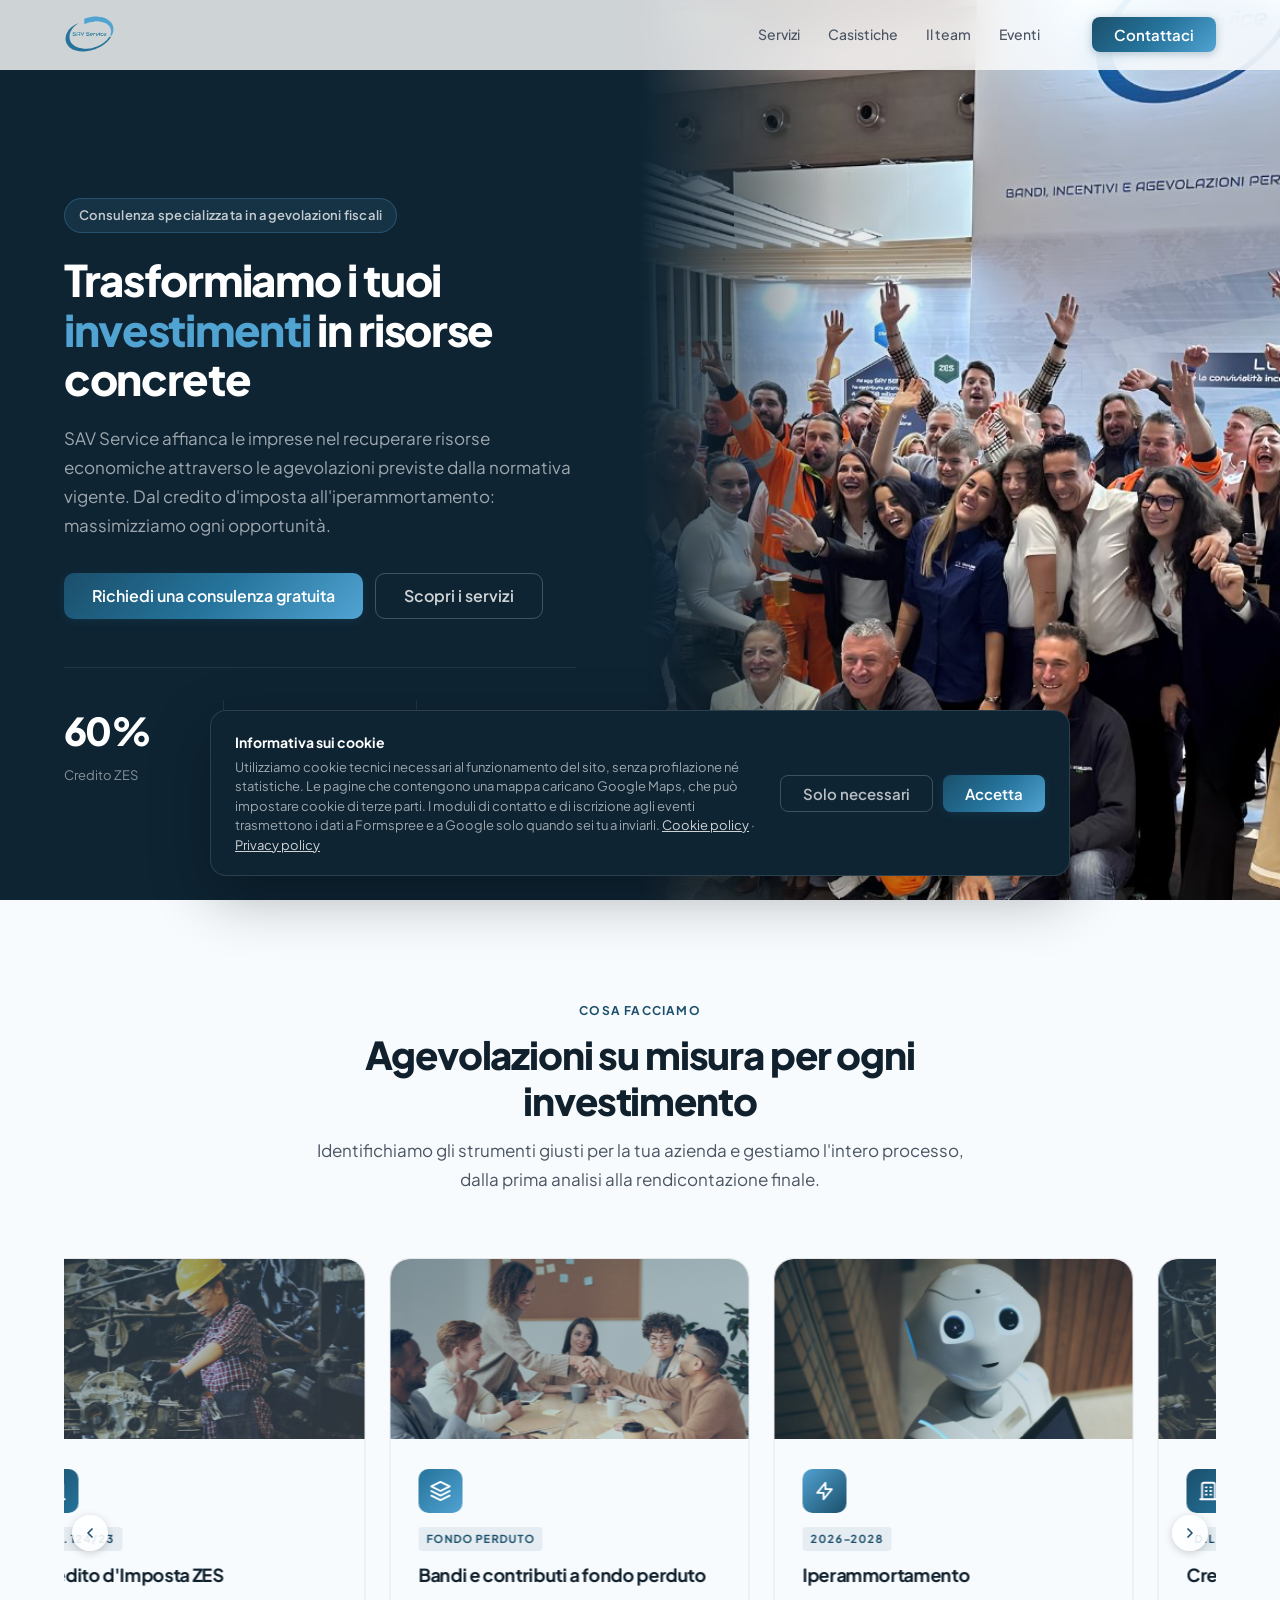
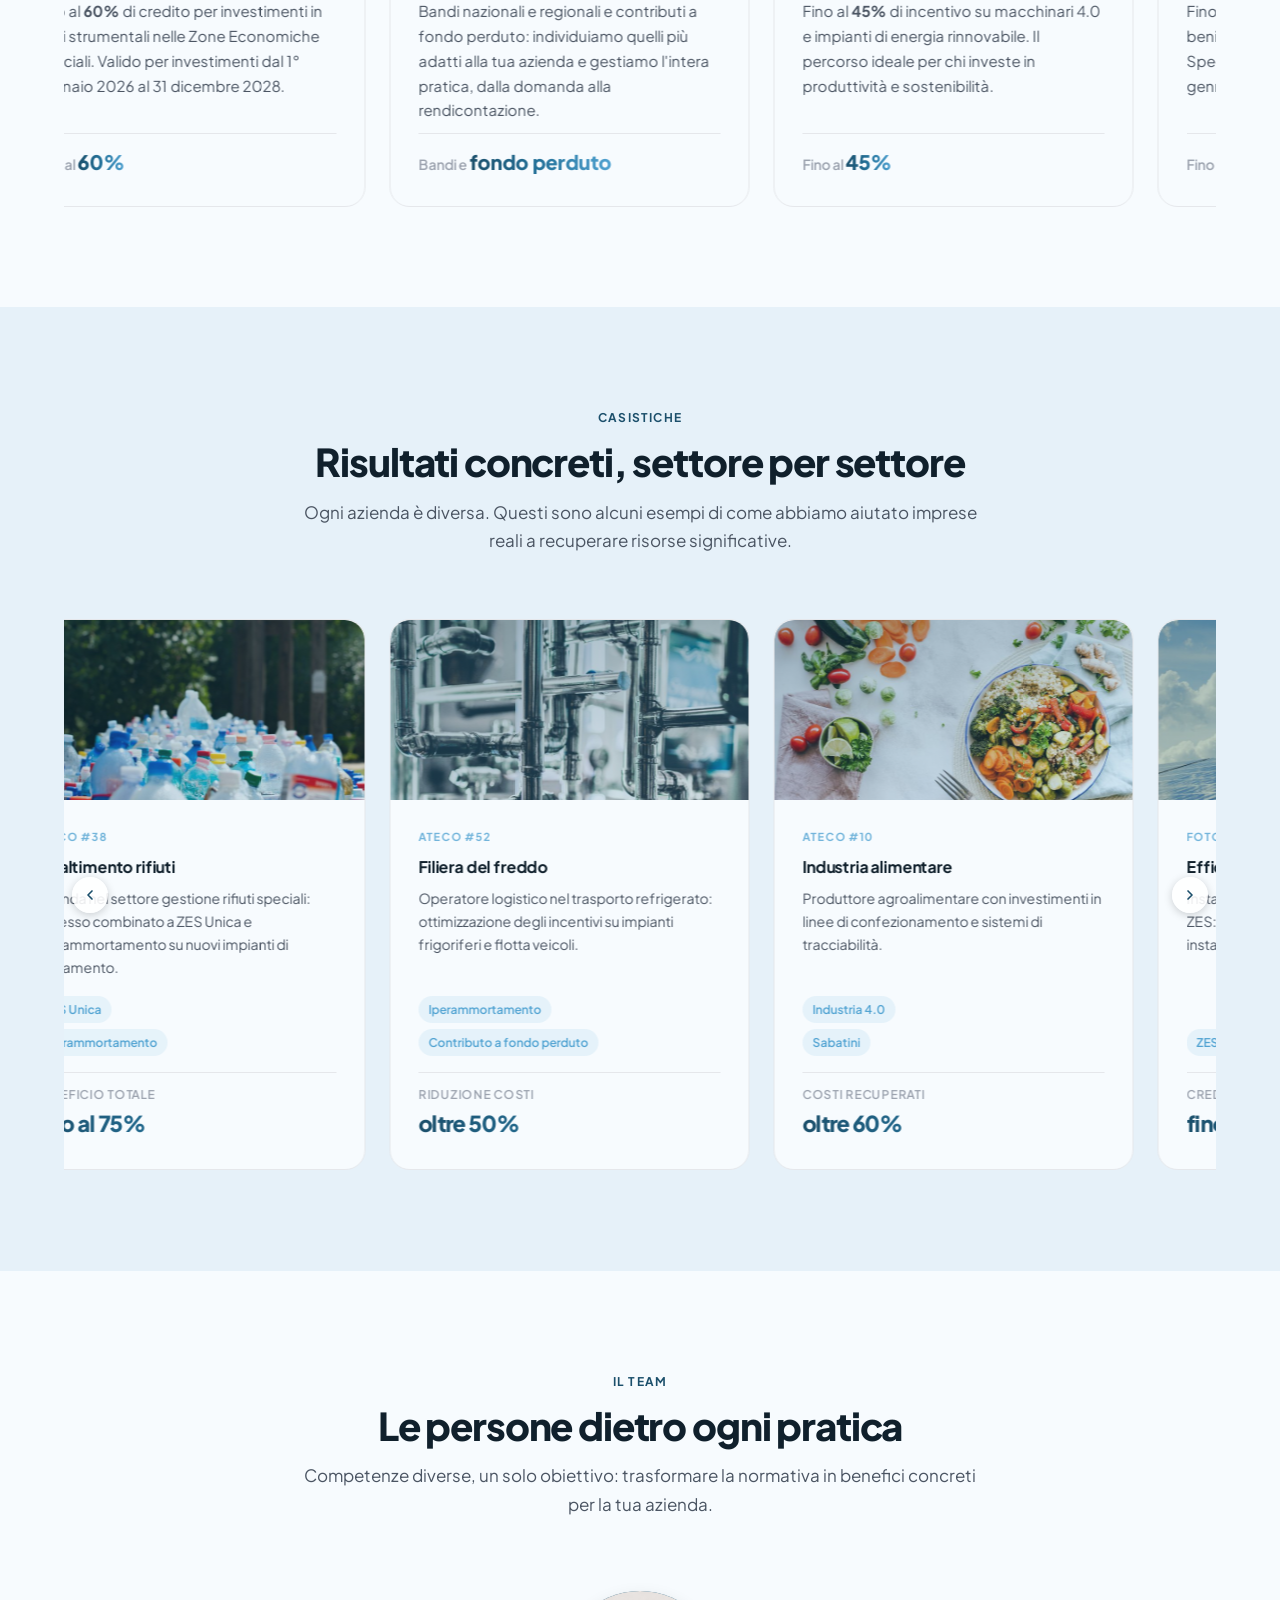
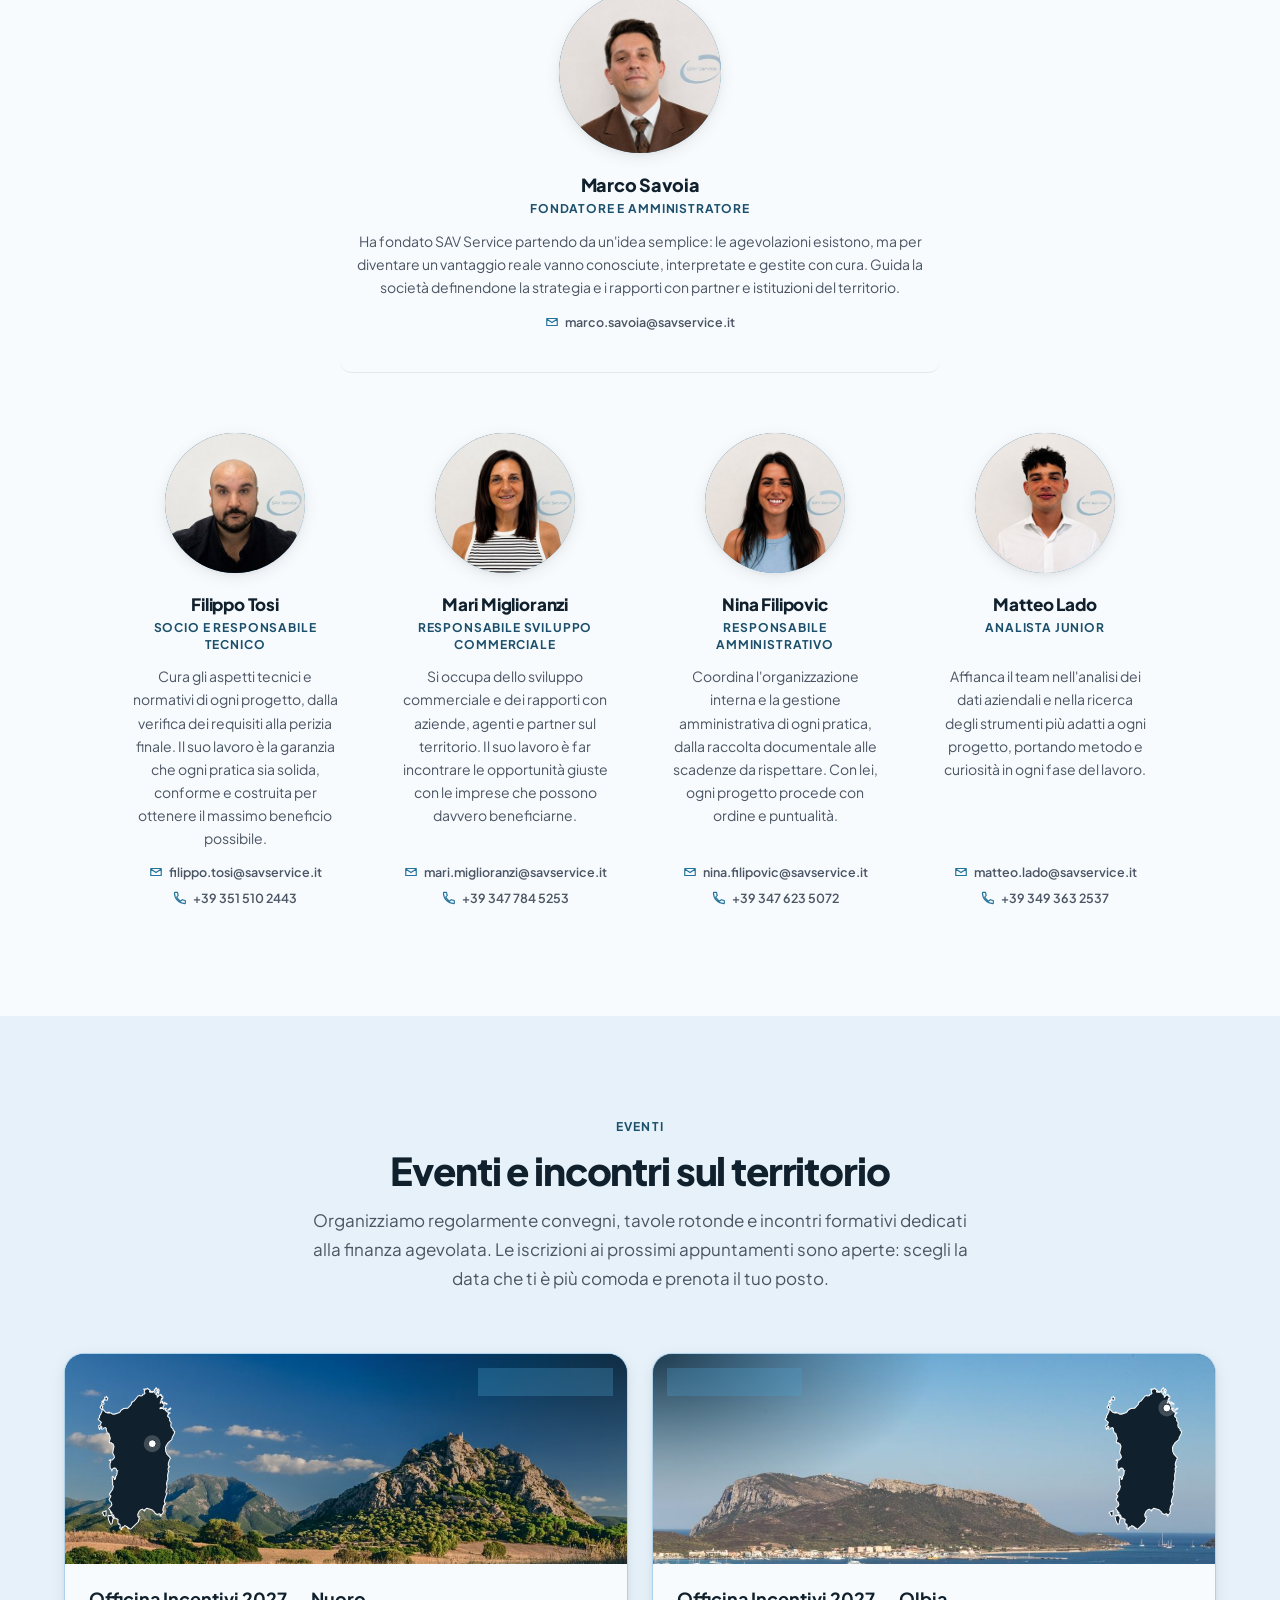
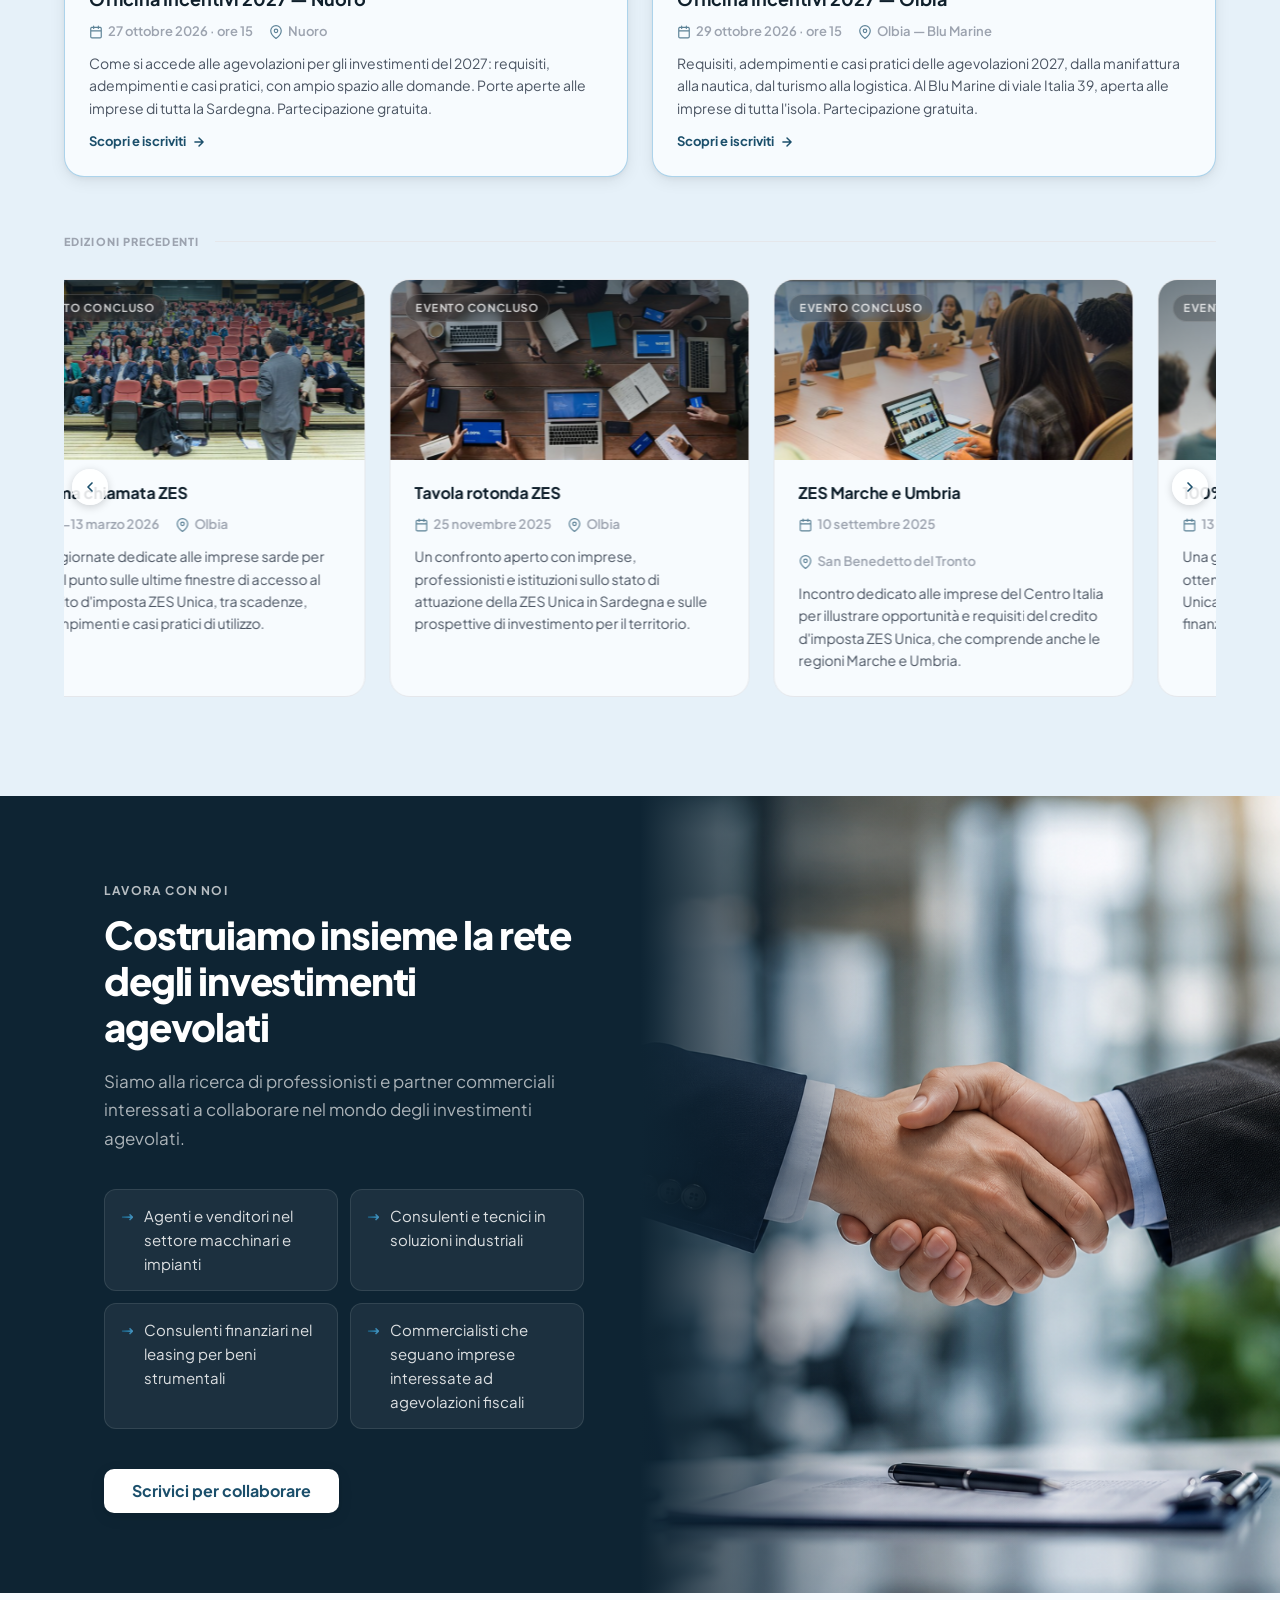
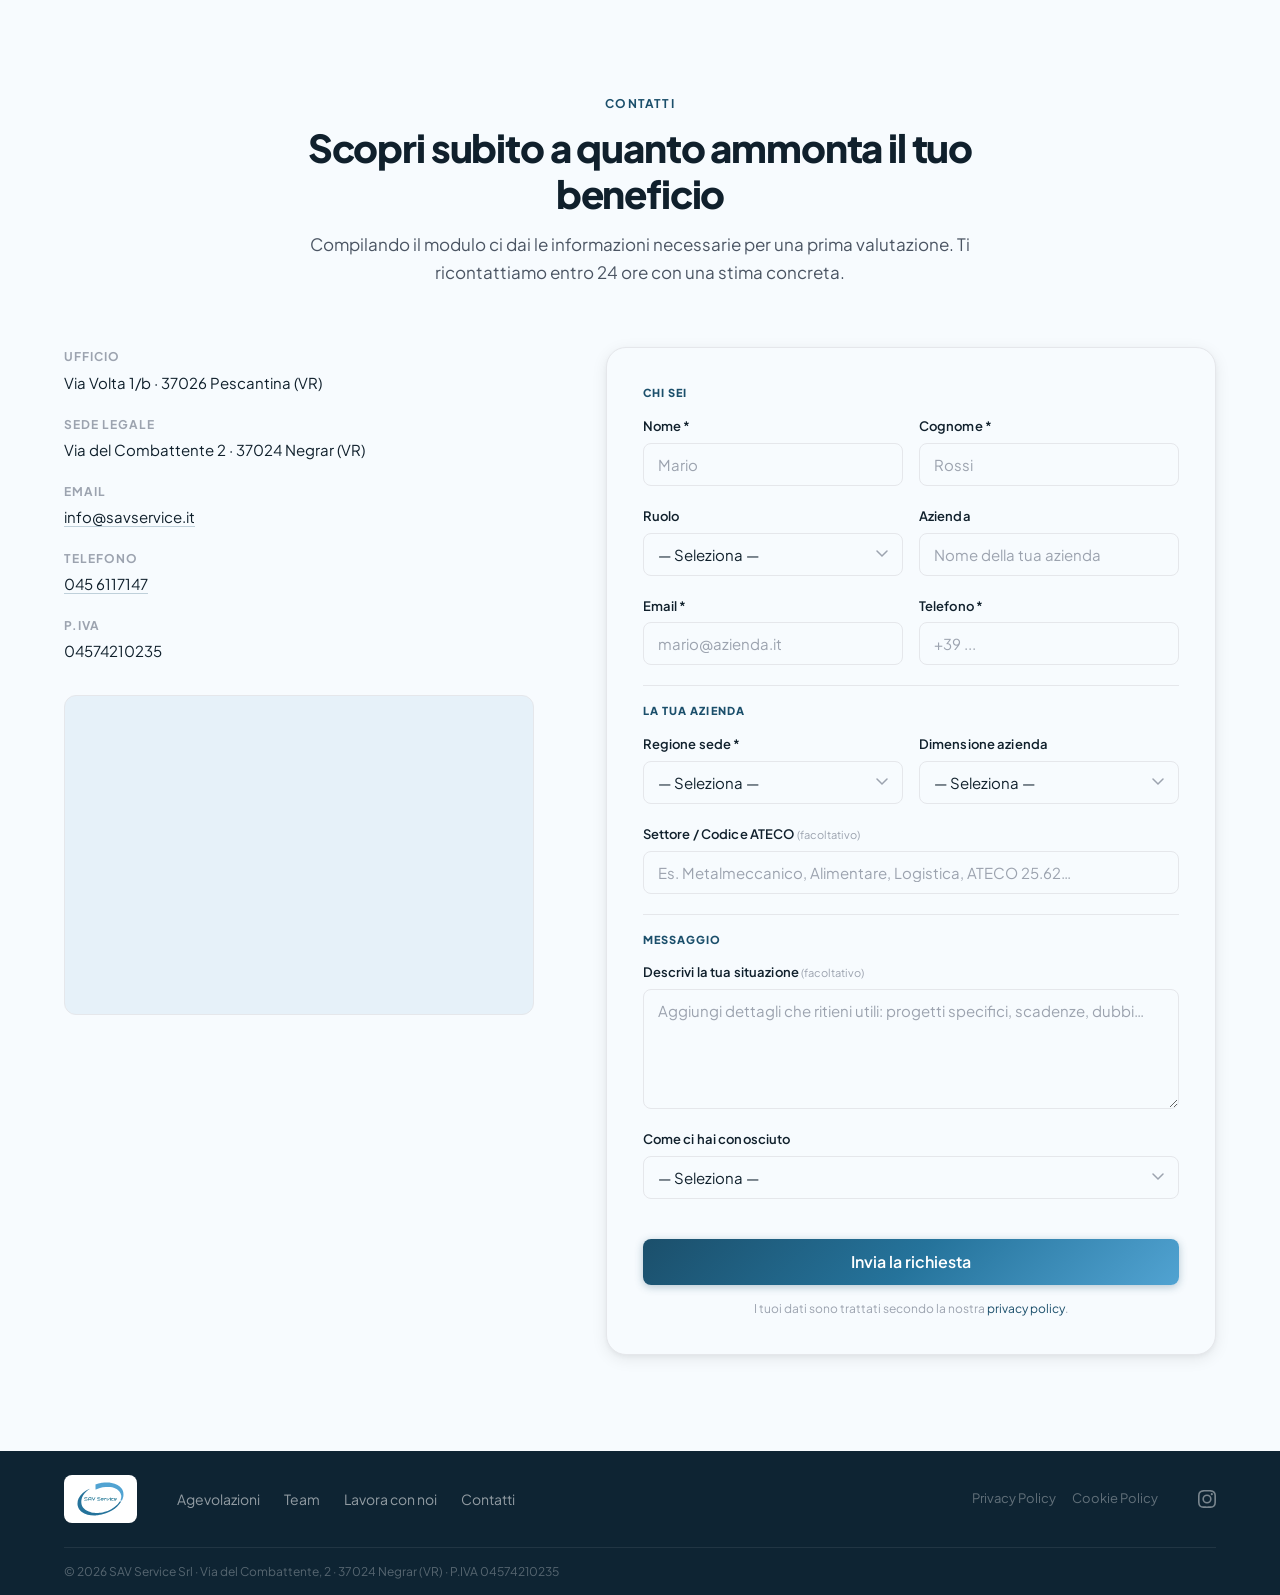
==== index.html @ 3cb7c4d5 "fix: bump cache CSS a v=50 dopo la modifica al velo degli hero Senza il bump chi ha gia visitato il " ====
<!DOCTYPE html>
<html lang="it">
<head>
    <meta charset="UTF-8">
    <meta name="viewport" content="width=device-width, initial-scale=1.0">
    <title>SAV Service — Finanza Agevolata per le Imprese</title>
    <meta name="description" content="SAV Service: consulenza specializzata in agevolazioni fiscali, ZES, crediti d'imposta e Transizione 5.0 per le imprese italiane. Fino al 60% di credito. Sede a Negrar (VR).">
    <meta name="keywords" content="agevolazioni fiscali, credito imposta ZES, Transizione 5.0, finanza agevolata, incentivi imprese, Negrar, Verona">
    <meta name="robots" content="index, follow">
    <meta name="author" content="SAV Service Srl">

    <!-- Open Graph / Facebook -->
    <meta property="og:type" content="website">
    <meta property="og:url" content="https://www.savservice.it/">
    <meta property="og:title" content="SAV Service — Finanza Agevolata per le Imprese">
    <meta property="og:description" content="Trasformiamo i tuoi investimenti in risorse concrete. Credito d'imposta ZES fino al 60%, Iperammortamento, Transizione 5.0. Consulenza gratuita.">
    <meta property="og:image" content="https://savservice.it/assets/og-image.jpg">
    <meta property="og:image:width" content="1200">
    <meta property="og:image:height" content="630">
    <meta property="og:locale" content="it_IT">
    <meta property="og:site_name" content="SAV Service">

    <!-- Twitter / X -->
    <meta name="twitter:card" content="summary_large_image">
    <meta name="twitter:title" content="SAV Service — Finanza Agevolata per le Imprese">
    <meta name="twitter:description" content="Trasformiamo i tuoi investimenti in risorse concrete. Credito d'imposta ZES fino al 60%, Iperammortamento, Transizione 5.0.">
    <meta name="twitter:image" content="https://savservice.it/assets/og-image.jpg">

    <!-- Favicon -->
    <link rel="icon" type="image/svg+xml" href="assets/favicon.svg?v=2">
    <link rel="alternate icon" href="assets/favicon.svg?v=2">

    <link rel="stylesheet" href="css/style.css?v=50">
</head>
<body>

    <!-- NAV -->
    <nav class="nav" id="nav">
        <div class="container nav-inner">
            <a href="#" class="nav-logo">
                <img src="assets/logo-SAV.svg" alt="SAV Service" height="38">
            </a>
            <ul class="nav-links" id="nav-links">
                <li><a href="#cosa-facciamo">Servizi</a></li>
                <li><a href="#casistiche">Casistiche</a></li>
                <li><a href="#team">Il team</a></li>
                <li><a href="#eventi">Eventi</a></li>
            </ul>
            <a href="#contatti" class="btn btn-primary nav-cta">Contattaci</a>
            <button class="nav-hamburger" id="hamburger" aria-label="Apri menu" aria-expanded="false">
                <span></span><span></span><span></span>
            </button>
        </div>
        <div class="nav-mobile" id="nav-mobile" aria-hidden="true">
            <a href="#cosa-facciamo">Servizi</a>
            <a href="#casistiche">Casistiche</a>
            <a href="#team">Il team</a>
            <a href="#eventi">Eventi</a>
            <a href="#contatti" class="btn btn-primary">Contattaci</a>
        </div>
    </nav>

    <!-- HERO -->
    <section class="hero hero-split" id="hero">
        <div class="hero-split-left">
            <div class="hero-split-content reveal">
                <div class="hero-badge">Consulenza specializzata in agevolazioni fiscali</div>
                <h1>Trasformiamo i tuoi <span class="hero-split-accent">investimenti</span> in risorse concrete</h1>
                <p class="hero-sub">SAV Service affianca le imprese nel recuperare risorse economiche attraverso le agevolazioni previste dalla normativa vigente. Dal credito d'imposta all'iperammortamento: massimizziamo ogni opportunità.</p>
                <div class="hero-actions">
                    <a href="#contatti" class="btn btn-primary btn-lg">Richiedi una consulenza gratuita</a>
                    <a href="#cosa-facciamo" class="btn btn-ghost-dark btn-lg">Scopri i servizi</a>
                </div>
            </div>
            <div class="hero-stats-bar reveal reveal-delay-1">
                <div class="hero-sbi">
                    <span class="hero-sbi-num">60%</span>
                    <span class="hero-sbi-label">Credito ZES</span>
                </div>
                <div class="hero-sbi">
                    <span class="hero-sbi-num">45%</span>
                    <span class="hero-sbi-label">Iperammortamento</span>
                </div>
                <div class="hero-sbi">
                    <span class="hero-sbi-num">24h</span>
                    <span class="hero-sbi-label">Prima risposta</span>
                </div>
            </div>
        </div>
        <div class="hero-split-right" aria-hidden="true"></div>
    </section>

    <!-- COSA FACCIAMO -->
    <section class="section" id="cosa-facciamo">
        <div class="container">
            <div class="section-header reveal">
                <div class="section-label">Cosa facciamo</div>
                <h2>Agevolazioni su misura per ogni investimento</h2>
                <p>Identifichiamo gli strumenti giusti per la tua azienda e gestiamo l'intero processo, dalla prima analisi alla rendicontazione finale.</p>
            </div>
            <div class="cards-grid cards-grid-3 reveal">
                <div class="card card-service" id="service-zes">
                    <div class="card-photo" style="background-image: url('assets/img/service-zes.jpg')"></div>
                    <div class="card-icon icon-purple-blue">
                        <svg width="22" height="22" fill="none" viewBox="0 0 24 24"><path stroke="white" stroke-width="2" stroke-linecap="round" stroke-linejoin="round" d="M3 21h18M9 8h1M9 12h1M9 16h1M14 8h1M14 12h1M14 16h1M5 21V5a2 2 0 012-2h10a2 2 0 012 2v16"/></svg>
                    </div>
                    <div class="card-badge">D.L. 124/23</div>
                    <h3>Credito d'Imposta ZES</h3>
                    <p>Fino al <strong>60%</strong> di credito per investimenti in beni strumentali nelle Zone Economiche Speciali. Valido per investimenti dal 1° gennaio 2026 al 31 dicembre 2028.</p>
                    <div class="card-stat">Fino al <span>60%</span></div>
                </div>
                <div class="card card-service" id="service-bandi">
                    <div class="card-photo" style="background-image: url('assets/img/service-bandi.jpg')"></div>
                    <div class="card-icon icon-blue-teal">
                        <svg width="22" height="22" fill="none" viewBox="0 0 24 24"><path stroke="white" stroke-width="2" stroke-linecap="round" stroke-linejoin="round" d="M12 2L2 7l10 5 10-5-10-5zM2 17l10 5 10-5M2 12l10 5 10-5"/></svg>
                    </div>
                    <div class="card-badge">Fondo perduto</div>
                    <h3>Bandi e contributi a fondo perduto</h3>
                    <p>Bandi nazionali e regionali e contributi a fondo perduto: individuiamo quelli più adatti alla tua azienda e gestiamo l'intera pratica, dalla domanda alla rendicontazione.</p>
                    <div class="card-stat">Bandi e <span>fondo perduto</span></div>
                </div>
                <div class="card card-service" id="service-ammortamento">
                    <div class="card-photo" style="background-image: url('assets/img/service-ammortamento.jpg')"></div>
                    <div class="card-icon icon-teal-purple">
                        <svg width="22" height="22" fill="none" viewBox="0 0 24 24"><path stroke="white" stroke-width="2" stroke-linecap="round" stroke-linejoin="round" d="M13 10V3L4 14h7v7l9-11h-7z"/></svg>
                    </div>
                    <div class="card-badge">2026–2028</div>
                    <h3>Iperammortamento</h3>
                    <p>Fino al <strong>45%</strong> di incentivo su macchinari 4.0 e impianti di energia rinnovabile. Il percorso ideale per chi investe in produttività e sostenibilità.</p>
                    <div class="card-stat">Fino al <span>45%</span></div>
                </div>
            </div>
        </div>
    </section>

    <!-- CASISTICHE -->
    <section class="section section-alt" id="casistiche">
        <div class="container">
            <div class="section-header reveal">
                <div class="section-label">Casistiche</div>
                <h2>Risultati concreti, settore per settore</h2>
                <p>Ogni azienda è diversa. Questi sono alcuni esempi di come abbiamo aiutato imprese reali a recuperare risorse significative.</p>
            </div>
            <div class="cards-grid cards-grid-4 reveal">
                <div class="card card-case">
                    <div class="card-photo" style="background-image: url('assets/img/case-rifiuti.jpg')"></div>
                    <div class="case-ateco">ATECO #38</div>
                    <h3>Smaltimento rifiuti</h3>
                    <p>Azienda nel settore gestione rifiuti speciali: accesso combinato a ZES Unica e Iperammortamento su nuovi impianti di trattamento.</p>
                    <div class="case-tags">
                        <span class="tag">ZES Unica</span>
                        <span class="tag">Iperammortamento</span>
                    </div>
                    <div class="case-result">
                        <span class="case-result-label">Beneficio totale</span>
                        <span class="case-number">fino al 75%</span>
                    </div>
                </div>
                <div class="card card-case">
                    <div class="card-photo" style="background-image: url('assets/img/case-freddo.jpg')"></div>
                    <div class="case-ateco">ATECO #52</div>
                    <h3>Filiera del freddo</h3>
                    <p>Operatore logistico nel trasporto refrigerato: ottimizzazione degli incentivi su impianti frigoriferi e flotta veicoli.</p>
                    <div class="case-tags">
                        <span class="tag">Iperammortamento</span>
                        <span class="tag">Contributo a fondo perduto</span>
                    </div>
                    <div class="case-result">
                        <span class="case-result-label">Riduzione costi</span>
                        <span class="case-number">oltre 50%</span>
                    </div>
                </div>
                <div class="card card-case">
                    <div class="card-photo" style="background-image: url('assets/img/case-alimentare.jpg')"></div>
                    <div class="case-ateco">ATECO #10</div>
                    <h3>Industria alimentare</h3>
                    <p>Produttore agroalimentare con investimenti in linee di confezionamento e sistemi di tracciabilità.</p>
                    <div class="case-tags">
                        <span class="tag">Industria 4.0</span>
                        <span class="tag">Sabatini</span>
                    </div>
                    <div class="case-result">
                        <span class="case-result-label">Costi recuperati</span>
                        <span class="case-number">oltre 60%</span>
                    </div>
                </div>
                <div class="card card-case">
                    <div class="card-photo" style="background-image: url('assets/img/case-fotovoltaico.jpg')"></div>
                    <div class="case-ateco">Fotovoltaico · Sud Italia</div>
                    <h3>Efficientamento energetico</h3>
                    <p>Installatore di impianti fotovoltaici nelle regioni ZES: credito d'imposta massimo sugli impianti installati per i clienti finali.</p>
                    <div class="case-tags">
                        <span class="tag">ZES Unica</span>
                    </div>
                    <div class="case-result">
                        <span class="case-result-label">Credito ZES</span>
                        <span class="case-number">fino al 60%</span>
                    </div>
                </div>
            </div>
        </div>
    </section>

    <!-- IL TEAM -->
    <section class="section" id="team">
        <div class="container">
            <div class="section-header reveal">
                <div class="section-label">Il team</div>
                <h2>Le persone dietro ogni pratica</h2>
                <p>Competenze diverse, un solo obiettivo: trasformare la normativa in benefici concreti per la tua azienda.</p>
            </div>
            <div class="team-featured reveal" data-team-card tabindex="0" role="button" aria-haspopup="dialog"
                data-name="Marco Savoia" data-role="Fondatore e Amministratore"
                data-bio="Ha fondato SAV Service partendo da un'idea semplice: le agevolazioni esistono, ma per diventare un vantaggio reale vanno conosciute, interpretate e gestite con cura. Guida la società definendone la strategia e i rapporti con partner e istituzioni del territorio."
                data-initials="MS" data-email="marco.savoia@savservice.it" data-photo="assets/img/team-marco-savoia.jpg">
                <div class="team-photo team-photo-lg"><img src="assets/img/team-marco-savoia.jpg" alt="Marco Savoia" loading="lazy"></div>
                <div class="team-name">Marco Savoia</div>
                <div class="team-role">Fondatore e Amministratore</div>
                <p class="team-bio">Ha fondato SAV Service partendo da un'idea semplice: le agevolazioni esistono, ma per diventare un vantaggio reale vanno conosciute, interpretate e gestite con cura. Guida la società definendone la strategia e i rapporti con partner e istituzioni del territorio.</p>
                <div class="team-contacts">
                    <a href="mailto:marco.savoia@savservice.it" onclick="event.stopPropagation()"><svg width="14" height="14" viewBox="0 0 24 24" fill="none"><path stroke="currentColor" stroke-width="2" stroke-linecap="round" stroke-linejoin="round" d="M3 6h18v12H3zM3 7l9 6 9-6"/></svg><span>marco.savoia@savservice.it</span></a>
                </div>
            </div>
            <div class="team-grid reveal">
                <div class="team-card" data-team-card tabindex="0" role="button" aria-haspopup="dialog"
                    data-name="Filippo Tosi" data-role="Socio e Responsabile Tecnico"
                    data-bio="Cura gli aspetti tecnici e normativi di ogni progetto, dalla verifica dei requisiti alla perizia finale. Il suo lavoro è la garanzia che ogni pratica sia solida, conforme e costruita per ottenere il massimo beneficio possibile."
                    data-photo="assets/img/team-filippo-tosi.jpg"
                    data-email="filippo.tosi@savservice.it" data-phone="351 510 2443">
                    <div class="team-photo"><img src="assets/img/team-filippo-tosi.jpg" alt="Filippo Tosi" loading="lazy"></div>
                    <div class="team-name">Filippo Tosi</div>
                    <div class="team-role">Socio e Responsabile Tecnico</div>
                    <p class="team-bio">Cura gli aspetti tecnici e normativi di ogni progetto, dalla verifica dei requisiti alla perizia finale. Il suo lavoro è la garanzia che ogni pratica sia solida, conforme e costruita per ottenere il massimo beneficio possibile.</p>
                    <div class="team-contacts">
                        <a href="mailto:filippo.tosi@savservice.it" onclick="event.stopPropagation()"><svg width="14" height="14" viewBox="0 0 24 24" fill="none"><path stroke="currentColor" stroke-width="2" stroke-linecap="round" stroke-linejoin="round" d="M3 6h18v12H3zM3 7l9 6 9-6"/></svg><span>filippo.tosi@savservice.it</span></a>
                        <a href="tel:+39351510244" onclick="event.stopPropagation()"><svg width="14" height="14" viewBox="0 0 24 24" fill="none"><path stroke="currentColor" stroke-width="2" stroke-linecap="round" stroke-linejoin="round" d="M6.6 10.8a15 15 0 0 0 6.6 6.6l2.2-2.2c.3-.3.7-.4 1-.2 1.2.5 2.4.8 3.7.9.6 0 1 .5 1 1v3.6c0 .6-.5 1-1 1C10.6 21.5 2.5 13.4 2.5 3.3c0-.6.5-1 1-1H7c.6 0 1 .5 1 1 .1 1.3.4 2.5.9 3.7.1.4 0 .8-.2 1l-2.1 2.1z"/></svg><span>+39 351 510 2443</span></a>
                    </div>
                </div>
                <div class="team-card" data-team-card tabindex="0" role="button" aria-haspopup="dialog"
                    data-name="Mari Miglioranzi" data-role="Responsabile Sviluppo Commerciale"
                    data-bio="Si occupa dello sviluppo commerciale e dei rapporti con aziende, agenti e partner sul territorio. Il suo lavoro è far incontrare le opportunità giuste con le imprese che possono davvero beneficiarne."
                    data-photo="assets/img/team-mari-miglioranzi.jpg"
                    data-email="mari.miglioranzi@savservice.it" data-phone="347 784 5253">
                    <div class="team-photo"><img src="assets/img/team-mari-miglioranzi.jpg" alt="Mari Miglioranzi" loading="lazy"></div>
                    <div class="team-name">Mari Miglioranzi</div>
                    <div class="team-role">Responsabile Sviluppo Commerciale</div>
                    <p class="team-bio">Si occupa dello sviluppo commerciale e dei rapporti con aziende, agenti e partner sul territorio. Il suo lavoro è far incontrare le opportunità giuste con le imprese che possono davvero beneficiarne.</p>
                    <div class="team-contacts">
                        <a href="mailto:mari.miglioranzi@savservice.it" onclick="event.stopPropagation()"><svg width="14" height="14" viewBox="0 0 24 24" fill="none"><path stroke="currentColor" stroke-width="2" stroke-linecap="round" stroke-linejoin="round" d="M3 6h18v12H3zM3 7l9 6 9-6"/></svg><span>mari.miglioranzi@savservice.it</span></a>
                        <a href="tel:+39347784525" onclick="event.stopPropagation()"><svg width="14" height="14" viewBox="0 0 24 24" fill="none"><path stroke="currentColor" stroke-width="2" stroke-linecap="round" stroke-linejoin="round" d="M6.6 10.8a15 15 0 0 0 6.6 6.6l2.2-2.2c.3-.3.7-.4 1-.2 1.2.5 2.4.8 3.7.9.6 0 1 .5 1 1v3.6c0 .6-.5 1-1 1C10.6 21.5 2.5 13.4 2.5 3.3c0-.6.5-1 1-1H7c.6 0 1 .5 1 1 .1 1.3.4 2.5.9 3.7.1.4 0 .8-.2 1l-2.1 2.1z"/></svg><span>+39 347 784 5253</span></a>
                    </div>
                </div>
                <div class="team-card" data-team-card tabindex="0" role="button" aria-haspopup="dialog"
                    data-name="Nina Filipovic" data-role="Responsabile Amministrativo"
                    data-bio="Coordina l'organizzazione interna e la gestione amministrativa di ogni pratica, dalla raccolta documentale alle scadenze da rispettare. Con lei, ogni progetto procede con ordine e puntualità."
                    data-photo="assets/img/team-nina-filipovic.jpg"
                    data-email="nina.filipovic@savservice.it" data-phone="347 623 5072">
                    <div class="team-photo"><img src="assets/img/team-nina-filipovic.jpg" alt="Nina Filipovic" loading="lazy"></div>
                    <div class="team-name">Nina Filipovic</div>
                    <div class="team-role">Responsabile Amministrativo</div>
                    <p class="team-bio">Coordina l'organizzazione interna e la gestione amministrativa di ogni pratica, dalla raccolta documentale alle scadenze da rispettare. Con lei, ogni progetto procede con ordine e puntualità.</p>
                    <div class="team-contacts">
                        <a href="mailto:nina.filipovic@savservice.it" onclick="event.stopPropagation()"><svg width="14" height="14" viewBox="0 0 24 24" fill="none"><path stroke="currentColor" stroke-width="2" stroke-linecap="round" stroke-linejoin="round" d="M3 6h18v12H3zM3 7l9 6 9-6"/></svg><span>nina.filipovic@savservice.it</span></a>
                        <a href="tel:+39347623507" onclick="event.stopPropagation()"><svg width="14" height="14" viewBox="0 0 24 24" fill="none"><path stroke="currentColor" stroke-width="2" stroke-linecap="round" stroke-linejoin="round" d="M6.6 10.8a15 15 0 0 0 6.6 6.6l2.2-2.2c.3-.3.7-.4 1-.2 1.2.5 2.4.8 3.7.9.6 0 1 .5 1 1v3.6c0 .6-.5 1-1 1C10.6 21.5 2.5 13.4 2.5 3.3c0-.6.5-1 1-1H7c.6 0 1 .5 1 1 .1 1.3.4 2.5.9 3.7.1.4 0 .8-.2 1l-2.1 2.1z"/></svg><span>+39 347 623 5072</span></a>
                    </div>
                </div>
                <div class="team-card" data-team-card tabindex="0" role="button" aria-haspopup="dialog"
                    data-name="Matteo Lado" data-role="Analista Junior"
                    data-bio="Affianca il team nell'analisi dei dati aziendali e nella ricerca degli strumenti più adatti a ogni progetto, portando metodo e curiosità in ogni fase del lavoro."
                    data-photo="assets/img/team-matteo-lado.jpg"
                    data-email="matteo.lado@savservice.it" data-phone="349 363 2537">
                    <div class="team-photo"><img src="assets/img/team-matteo-lado.jpg" alt="Matteo Lado" loading="lazy"></div>
                    <div class="team-name">Matteo Lado</div>
                    <div class="team-role">Analista Junior</div>
                    <p class="team-bio">Affianca il team nell'analisi dei dati aziendali e nella ricerca degli strumenti più adatti a ogni progetto, portando metodo e curiosità in ogni fase del lavoro.</p>
                    <div class="team-contacts">
                        <a href="mailto:matteo.lado@savservice.it" onclick="event.stopPropagation()"><svg width="14" height="14" viewBox="0 0 24 24" fill="none"><path stroke="currentColor" stroke-width="2" stroke-linecap="round" stroke-linejoin="round" d="M3 6h18v12H3zM3 7l9 6 9-6"/></svg><span>matteo.lado@savservice.it</span></a>
                        <a href="tel:+39349363253" onclick="event.stopPropagation()"><svg width="14" height="14" viewBox="0 0 24 24" fill="none"><path stroke="currentColor" stroke-width="2" stroke-linecap="round" stroke-linejoin="round" d="M6.6 10.8a15 15 0 0 0 6.6 6.6l2.2-2.2c.3-.3.7-.4 1-.2 1.2.5 2.4.8 3.7.9.6 0 1 .5 1 1v3.6c0 .6-.5 1-1 1C10.6 21.5 2.5 13.4 2.5 3.3c0-.6.5-1 1-1H7c.6 0 1 .5 1 1 .1 1.3.4 2.5.9 3.7.1.4 0 .8-.2 1l-2.1 2.1z"/></svg><span>+39 349 363 2537</span></a>
                    </div>
                </div>
            </div>
        </div>
    </section>

    <!-- TEAM MODAL -->
    <div class="team-modal" id="team-modal" aria-hidden="true" role="dialog" aria-modal="true">
        <div class="team-modal-overlay" id="team-modal-overlay"></div>
        <button class="team-modal-nav team-modal-prev" id="team-modal-prev" aria-label="Persona precedente">
            <svg width="22" height="22" viewBox="0 0 24 24" fill="none"><path stroke="currentColor" stroke-width="2.2" stroke-linecap="round" stroke-linejoin="round" d="M15 18l-6-6 6-6"/></svg>
        </button>
        <button class="team-modal-nav team-modal-next" id="team-modal-next" aria-label="Persona successiva">
            <svg width="22" height="22" viewBox="0 0 24 24" fill="none"><path stroke="currentColor" stroke-width="2.2" stroke-linecap="round" stroke-linejoin="round" d="M9 18l6-6-6-6"/></svg>
        </button>
        <div class="team-modal-content">
            <button class="team-modal-close" id="team-modal-close" aria-label="Chiudi">
                <svg width="20" height="20" viewBox="0 0 24 24" fill="none"><path stroke="currentColor" stroke-width="2.2" stroke-linecap="round" d="M6 6l12 12M18 6L6 18"/></svg>
            </button>
            <div class="team-modal-photo">
                <img id="team-modal-img" src="" alt="">
                <div class="team-modal-initials" id="team-modal-initials"></div>
            </div>
            <div class="team-modal-info">
                <div class="team-modal-name" id="team-modal-name"></div>
                <div class="team-modal-role" id="team-modal-role"></div>
                <p class="team-modal-bio" id="team-modal-bio"></p>
                <div class="team-modal-contacts" id="team-modal-contacts"></div>
            </div>
        </div>
    </div>

    <!-- EVENTI -->
    <section class="section section-alt" id="eventi">
        <div class="container">
            <div class="section-header reveal">
                <div class="section-label">Eventi</div>
                <h2>Eventi e incontri sul territorio</h2>
                <p>Organizziamo regolarmente convegni, tavole rotonde e incontri formativi dedicati alla finanza agevolata. Le iscrizioni ai prossimi appuntamenti sono aperte: scegli la data che ti è più comoda e prenota il tuo posto.</p>
            </div>
            <div class="eventi-prossimi-grid reveal">
                <a class="card card-convegno card-convegno-link" href="eventi/officina-incentivi-2027-nuoro.html">
                    <div class="convegno-photo convegno-photo-evento convegno-photo-evento-specchiata convegno-photo-nuoro">
                        <span class="convegno-badge badge-open">Iscrizioni aperte</span>
                    </div>
                    <div class="convegno-body">
                        <h3>Officina Incentivi 2027 — Nuoro</h3>
                        <div class="convegno-meta">
                            <span class="convegno-date"><svg width="14" height="14" fill="none" viewBox="0 0 24 24"><path stroke="currentColor" stroke-width="2" stroke-linecap="round" stroke-linejoin="round" d="M8 2v4M16 2v4M3 10h18M5 4h14a2 2 0 012 2v14a2 2 0 01-2 2H5a2 2 0 01-2-2V6a2 2 0 012-2z"/></svg>27 ottobre 2026 · ore 15</span>
                            <span class="convegno-location"><svg width="14" height="14" fill="none" viewBox="0 0 24 24"><path stroke="currentColor" stroke-width="2" stroke-linecap="round" stroke-linejoin="round" d="M21 10c0 7-9 13-9 13s-9-6-9-13a9 9 0 0118 0z"/><circle cx="12" cy="10" r="3" stroke="currentColor" stroke-width="2"/></svg>Nuoro</span>
                        </div>
                        <p>Come si accede alle agevolazioni per gli investimenti del 2027: requisiti, adempimenti e casi pratici, con ampio spazio alle domande. Porte aperte alle imprese di tutta la Sardegna. Partecipazione gratuita.</p>
                        <span class="convegno-cta">Scopri e iscriviti <svg width="14" height="14" fill="none" viewBox="0 0 24 24"><path stroke="currentColor" stroke-width="2.5" stroke-linecap="round" stroke-linejoin="round" d="M5 12h14M12 5l7 7-7 7"/></svg></span>
                    </div>
                </a>
                <a class="card card-convegno card-convegno-link" href="eventi/officina-incentivi-2027-olbia.html">
                    <div class="convegno-photo convegno-photo-evento convegno-photo-olbia">
                        <span class="convegno-badge badge-open">Iscrizioni aperte</span>
                    </div>
                    <div class="convegno-body">
                        <h3>Officina Incentivi 2027 — Olbia</h3>
                        <div class="convegno-meta">
                            <span class="convegno-date"><svg width="14" height="14" fill="none" viewBox="0 0 24 24"><path stroke="currentColor" stroke-width="2" stroke-linecap="round" stroke-linejoin="round" d="M8 2v4M16 2v4M3 10h18M5 4h14a2 2 0 012 2v14a2 2 0 01-2 2H5a2 2 0 01-2-2V6a2 2 0 012-2z"/></svg>29 ottobre 2026 · ore 15</span>
                            <span class="convegno-location"><svg width="14" height="14" fill="none" viewBox="0 0 24 24"><path stroke="currentColor" stroke-width="2" stroke-linecap="round" stroke-linejoin="round" d="M21 10c0 7-9 13-9 13s-9-6-9-13a9 9 0 0118 0z"/><circle cx="12" cy="10" r="3" stroke="currentColor" stroke-width="2"/></svg>Olbia — Blu Marine</span>
                        </div>
                        <p>Requisiti, adempimenti e casi pratici delle agevolazioni 2027, dalla manifattura alla nautica, dal turismo alla logistica. Al Blu Marine di viale Italia 39, aperta alle imprese di tutta l'isola. Partecipazione gratuita.</p>
                        <span class="convegno-cta">Scopri e iscriviti <svg width="14" height="14" fill="none" viewBox="0 0 24 24"><path stroke="currentColor" stroke-width="2.5" stroke-linecap="round" stroke-linejoin="round" d="M5 12h14M12 5l7 7-7 7"/></svg></span>
                    </div>
                </a>
            </div>
            <div class="eventi-passati-head reveal">
                <span>Edizioni precedenti</span>
            </div>
            <div class="convegni-grid reveal">
                <div class="card card-convegno">
                    <div class="convegno-photo convegno-photo-1" style="background-image: linear-gradient(rgba(14,36,51,.55) 0%, rgba(14,36,51,.2) 70%, transparent 100%), url('assets/img/event-1.jpg'); background-size: cover; background-position: center;">
                        <span class="convegno-badge badge-past">Evento concluso</span>
                    </div>
                    <div class="convegno-body">
                        <h3>Ultima chiamata ZES</h3>
                        <div class="convegno-meta">
                            <span class="convegno-date"><svg width="14" height="14" fill="none" viewBox="0 0 24 24"><path stroke="currentColor" stroke-width="2" stroke-linecap="round" stroke-linejoin="round" d="M8 2v4M16 2v4M3 10h18M5 4h14a2 2 0 012 2v14a2 2 0 01-2 2H5a2 2 0 01-2-2V6a2 2 0 012-2z"/></svg>12-13 marzo 2026</span>
                            <span class="convegno-location"><svg width="14" height="14" fill="none" viewBox="0 0 24 24"><path stroke="currentColor" stroke-width="2" stroke-linecap="round" stroke-linejoin="round" d="M21 10c0 7-9 13-9 13s-9-6-9-13a9 9 0 0118 0z"/><circle cx="12" cy="10" r="3" stroke="currentColor" stroke-width="2"/></svg>Olbia</span>
                        </div>
                        <p>Due giornate dedicate alle imprese sarde per fare il punto sulle ultime finestre di accesso al credito d'imposta ZES Unica, tra scadenze, adempimenti e casi pratici di utilizzo.</p>
                    </div>
                </div>
                <div class="card card-convegno">
                    <div class="convegno-photo convegno-photo-2" style="background-image: linear-gradient(rgba(14,36,51,.55) 0%, rgba(14,36,51,.2) 70%, transparent 100%), url('assets/img/event-2.jpg'); background-size: cover; background-position: center;">
                        <span class="convegno-badge badge-past">Evento concluso</span>
                    </div>
                    <div class="convegno-body">
                        <h3>Tavola rotonda ZES</h3>
                        <div class="convegno-meta">
                            <span class="convegno-date"><svg width="14" height="14" fill="none" viewBox="0 0 24 24"><path stroke="currentColor" stroke-width="2" stroke-linecap="round" stroke-linejoin="round" d="M8 2v4M16 2v4M3 10h18M5 4h14a2 2 0 012 2v14a2 2 0 01-2 2H5a2 2 0 01-2-2V6a2 2 0 012-2z"/></svg>25 novembre 2025</span>
                            <span class="convegno-location"><svg width="14" height="14" fill="none" viewBox="0 0 24 24"><path stroke="currentColor" stroke-width="2" stroke-linecap="round" stroke-linejoin="round" d="M21 10c0 7-9 13-9 13s-9-6-9-13a9 9 0 0118 0z"/><circle cx="12" cy="10" r="3" stroke="currentColor" stroke-width="2"/></svg>Olbia</span>
                        </div>
                        <p>Un confronto aperto con imprese, professionisti e istituzioni sullo stato di attuazione della ZES Unica in Sardegna e sulle prospettive di investimento per il territorio.</p>
                    </div>
                </div>
                <div class="card card-convegno">
                    <div class="convegno-photo convegno-photo-3" style="background-image: linear-gradient(rgba(14,36,51,.55) 0%, rgba(14,36,51,.2) 70%, transparent 100%), url('assets/img/event-3.jpg'); background-size: cover; background-position: center;">
                        <span class="convegno-badge badge-past">Evento concluso</span>
                    </div>
                    <div class="convegno-body">
                        <h3>ZES Marche e Umbria</h3>
                        <div class="convegno-meta">
                            <span class="convegno-date"><svg width="14" height="14" fill="none" viewBox="0 0 24 24"><path stroke="currentColor" stroke-width="2" stroke-linecap="round" stroke-linejoin="round" d="M8 2v4M16 2v4M3 10h18M5 4h14a2 2 0 012 2v14a2 2 0 01-2 2H5a2 2 0 01-2-2V6a2 2 0 012-2z"/></svg>10 settembre 2025</span>
                            <span class="convegno-location"><svg width="14" height="14" fill="none" viewBox="0 0 24 24"><path stroke="currentColor" stroke-width="2" stroke-linecap="round" stroke-linejoin="round" d="M21 10c0 7-9 13-9 13s-9-6-9-13a9 9 0 0118 0z"/><circle cx="12" cy="10" r="3" stroke="currentColor" stroke-width="2"/></svg>San Benedetto del Tronto</span>
                        </div>
                        <p>Incontro dedicato alle imprese del Centro Italia per illustrare opportunità e requisiti del credito d'imposta ZES Unica, che comprende anche le regioni Marche e Umbria.</p>
                    </div>
                </div>
                <div class="card card-convegno">
                    <div class="convegno-photo convegno-photo-4" style="background-image: linear-gradient(rgba(14,36,51,.55) 0%, rgba(14,36,51,.2) 70%, transparent 100%), url('assets/img/event-4.jpg'); background-size: cover; background-position: center;">
                        <span class="convegno-badge badge-past">Evento concluso</span>
                    </div>
                    <div class="convegno-body">
                        <h3>100% ZES</h3>
                        <div class="convegno-meta">
                            <span class="convegno-date"><svg width="14" height="14" fill="none" viewBox="0 0 24 24"><path stroke="currentColor" stroke-width="2" stroke-linecap="round" stroke-linejoin="round" d="M8 2v4M16 2v4M3 10h18M5 4h14a2 2 0 012 2v14a2 2 0 01-2 2H5a2 2 0 01-2-2V6a2 2 0 012-2z"/></svg>13 dicembre 2024</span>
                            <span class="convegno-location"><svg width="14" height="14" fill="none" viewBox="0 0 24 24"><path stroke="currentColor" stroke-width="2" stroke-linecap="round" stroke-linejoin="round" d="M21 10c0 7-9 13-9 13s-9-6-9-13a9 9 0 0118 0z"/><circle cx="12" cy="10" r="3" stroke="currentColor" stroke-width="2"/></svg>Pescantina</span>
                        </div>
                        <p>Una giornata di approfondimento su come ottenere il massimo dal credito d'imposta ZES Unica, combinandolo con le altre misure di finanza agevolata disponibili per le imprese.</p>
                    </div>
                </div>
                <div class="card card-convegno">
                    <div class="convegno-photo convegno-photo-5" style="background-image: linear-gradient(rgba(14,36,51,.15) 0%, transparent 40%), url('assets/img/PROTERRA-POSTER-1-scaled.jpg'); background-size: cover; background-position: center top;">
                        <span class="convegno-badge badge-past">Evento concluso</span>
                    </div>
                    <div class="convegno-body">
                        <h3>Pro Terra Sarda</h3>
                        <div class="convegno-meta">
                            <span class="convegno-date"><svg width="14" height="14" fill="none" viewBox="0 0 24 24"><path stroke="currentColor" stroke-width="2" stroke-linecap="round" stroke-linejoin="round" d="M8 2v4M16 2v4M3 10h18M5 4h14a2 2 0 012 2v14a2 2 0 01-2 2H5a2 2 0 01-2-2V6a2 2 0 012-2z"/></svg>4 ottobre 2024</span>
                            <span class="convegno-location"><svg width="14" height="14" fill="none" viewBox="0 0 24 24"><path stroke="currentColor" stroke-width="2" stroke-linecap="round" stroke-linejoin="round" d="M21 10c0 7-9 13-9 13s-9-6-9-13a9 9 0 0118 0z"/><circle cx="12" cy="10" r="3" stroke="currentColor" stroke-width="2"/></svg>Cagliari</span>
                        </div>
                        <p>Un evento dedicato alle opportunità di sviluppo per le imprese della Sardegna, tra agevolazioni fiscali, investimenti produttivi e crescita del territorio.</p>
                    </div>
                </div>
            </div>
        </div>
    </section>

    <!-- LAVORA CON NOI -->
    <section class="section-lavora" id="lavora-con-noi">
        <div class="lavora-split">
            <div class="lavora-left reveal">
                <div class="lavora-text">
                    <div class="section-label section-label-light">Lavora con noi</div>
                    <h2>Costruiamo insieme la rete degli investimenti agevolati</h2>
                    <p>Siamo alla ricerca di professionisti e partner commerciali interessati a collaborare nel mondo degli investimenti agevolati.</p>
                    <ul class="lavora-list">
                        <li>Agenti e venditori nel settore macchinari e impianti</li>
                        <li>Consulenti e tecnici in soluzioni industriali</li>
                        <li>Consulenti finanziari nel leasing per beni strumentali</li>
                        <li>Commercialisti che seguano imprese interessate ad agevolazioni fiscali</li>
                    </ul>
                    <a href="#contatti" class="btn btn-white btn-lg">Scrivici per collaborare</a>
                </div>
            </div>
            <div class="lavora-right lavora-photo-panel" aria-hidden="true"></div>
        </div>
    </section>

    <!-- CONTATTI -->
    <section class="section" id="contatti">
        <div class="container">
            <div class="section-header reveal">
                <div class="section-label">Contatti</div>
                <h2>Scopri subito a quanto ammonta il tuo beneficio</h2>
                <p>Compilando il modulo ci dai le informazioni necessarie per una prima valutazione. Ti ricontattiamo entro 24 ore con una stima concreta.</p>
            </div>
            <div class="contatti-grid reveal">
                <div class="contatti-info">
                    <div class="contact-details">
                        <div class="contact-item">
                            <strong>Ufficio</strong>
                            <span>Via Volta 1/b · 37026 Pescantina (VR)</span>
                        </div>
                        <div class="contact-item">
                            <strong>Sede legale</strong>
                            <span>Via del Combattente 2 · 37024 Negrar (VR)</span>
                        </div>
                        <div class="contact-item">
                            <strong>Email</strong>
                            <a href="mailto:info@savservice.it">info@savservice.it</a>
                        </div>
                        <div class="contact-item">
                            <strong>Telefono</strong>
                            <a href="tel:+390456117147">045 6117147</a>
                        </div>
                        <div class="contact-item">
                            <strong>P.IVA</strong>
                            <span>04574210235</span>
                        </div>
                    </div>
                    <div class="contatti-map">
                        <iframe
                            src="https://maps.google.com/maps?q=Via+Volta+1%2Fb+Pescantina+37026+VR&output=embed&z=16&hl=it"
                            allowfullscreen=""
                            loading="lazy"
                            referrerpolicy="no-referrer-when-downgrade"
                            title="SAV Service — Via Volta 1/b, Pescantina (VR)">
                        </iframe>
                    </div>
                </div><!-- /.contatti-info -->
                <div class="contatti-form">
                    <form action="https://formspree.io/f/xlgveopp" method="POST" id="contact-form">

                        <div class="form-section-title">Chi sei</div>
                        <div class="form-row">
                            <div class="form-group">
                                <label for="nome">Nome *</label>
                                <input type="text" id="nome" name="nome" required placeholder="Mario">
                            </div>
                            <div class="form-group">
                                <label for="cognome">Cognome *</label>
                                <input type="text" id="cognome" name="cognome" required placeholder="Rossi">
                            </div>
                        </div>
                        <div class="form-row">
                            <div class="form-group">
                                <label for="ruolo">Ruolo</label>
                                <select id="ruolo" name="ruolo">
                                    <option value="">— Seleziona —</option>
                                    <option>Imprenditore / Titolare</option>
                                    <option>Direttore Finanziario / CFO</option>
                                    <option>Commercialista / Consulente</option>
                                    <option>Agente / Venditore</option>
                                    <option>Altro</option>
                                </select>
                            </div>
                            <div class="form-group">
                                <label for="azienda">Azienda</label>
                                <input type="text" id="azienda" name="azienda" placeholder="Nome della tua azienda">
                            </div>
                        </div>
                        <div class="form-row">
                            <div class="form-group">
                                <label for="email">Email *</label>
                                <input type="email" id="email" name="email" required placeholder="mario@azienda.it">
                            </div>
                            <div class="form-group">
                                <label for="telefono">Telefono *</label>
                                <input type="tel" id="telefono" name="telefono" required placeholder="+39 ...">
                            </div>
                        </div>

                        <div class="form-section-title">La tua azienda</div>
                        <div class="form-row">
                            <div class="form-group">
                                <label for="regione">Regione sede *</label>
                                <select id="regione" name="regione" required>
                                    <option value="">— Seleziona —</option>
                                    <optgroup label="ZES — Zona Economica Speciale">
                                        <option>Sardegna</option>
                                        <option>Sicilia</option>
                                        <option>Campania</option>
                                        <option>Puglia</option>
                                        <option>Calabria</option>
                                        <option>Basilicata</option>
                                        <option>Abruzzo</option>
                                        <option>Molise</option>
                                    </optgroup>
                                    <optgroup label="Centro Italia">
                                        <option>Lazio</option>
                                        <option>Toscana</option>
                                        <option>Umbria</option>
                                        <option>Marche</option>
                                    </optgroup>
                                    <optgroup label="Nord Italia">
                                        <option>Veneto</option>
                                        <option>Lombardia</option>
                                        <option>Piemonte</option>
                                        <option>Emilia-Romagna</option>
                                        <option>Trentino-Alto Adige</option>
                                        <option>Friuli-Venezia Giulia</option>
                                        <option>Liguria</option>
                                        <option>Valle d'Aosta</option>
                                    </optgroup>
                                </select>
                            </div>
                            <div class="form-group">
                                <label for="dimensione">Dimensione azienda</label>
                                <select id="dimensione" name="dimensione">
                                    <option value="">— Seleziona —</option>
                                    <option>Micro (meno di 10 dipendenti)</option>
                                    <option>Piccola (10–50 dipendenti)</option>
                                    <option>Media (50–250 dipendenti)</option>
                                    <option>Grande (oltre 250 dipendenti)</option>
                                </select>
                            </div>
                        </div>
                        <div class="form-group">
                            <label for="settore">Settore / Codice ATECO <span class="form-optional">(facoltativo)</span></label>
                            <input type="text" id="settore" name="settore" placeholder="Es. Metalmeccanico, Alimentare, Logistica, ATECO 25.62…">
                        </div>

                        <div class="form-section-title">Messaggio</div>
                        <div class="form-group">
                            <label for="messaggio">Descrivi la tua situazione <span class="form-optional">(facoltativo)</span></label>
                            <textarea id="messaggio" name="messaggio" rows="4" placeholder="Aggiungi dettagli che ritieni utili: progetti specifici, scadenze, dubbi…"></textarea>
                        </div>
                        <div class="form-group">
                            <label for="come_conosciuto">Come ci hai conosciuto</label>
                            <select id="come_conosciuto" name="come_conosciuto">
                                <option value="">— Seleziona —</option>
                                <option>Convegno o evento</option>
                                <option>Passaparola</option>
                                <option>Ricerca su Google</option>
                                <option>Social media</option>
                                <option>Altro</option>
                            </select>
                        </div>

                        <button type="submit" class="btn btn-primary btn-full">Invia la richiesta</button>
                        <div class="form-success" id="form-success" aria-live="polite">
                            Grazie! Abbiamo ricevuto la tua richiesta. Ti ricontattiamo entro 24 ore.
                        </div>
                        <p class="form-note">I tuoi dati sono trattati secondo la nostra <a href="privacy.html">privacy policy</a>.</p>
                    </form>
                </div>
            </div>
        </div>
    </section>

    <!-- FOOTER -->
    <footer class="footer">
        <div class="container">
            <div class="footer-bar">
                <a href="#hero" class="footer-logo">
                    <img src="assets/logo-SAV.svg" alt="SAV Service" height="36">
                </a>
                <nav class="footer-links" aria-label="Footer navigation">
                    <a href="#cosa-facciamo">Agevolazioni</a>
                    <a href="#team">Team</a>
                    <a href="#lavora-con-noi">Lavora con noi</a>
                    <a href="#contatti">Contatti</a>
                </nav>
                <div class="footer-legal">
                    <a href="privacy.html">Privacy Policy</a>
                    <a href="cookie.html">Cookie Policy</a>
                </div>
                <a href="https://www.instagram.com/savservice_/" target="_blank" rel="noopener" aria-label="Instagram SAV Service" class="footer-ig">
                    <svg width="18" height="18" fill="currentColor" viewBox="0 0 24 24"><path d="M12 2.163c3.204 0 3.584.012 4.85.07 3.252.148 4.771 1.691 4.919 4.919.058 1.265.069 1.645.069 4.849 0 3.205-.012 3.584-.069 4.849-.149 3.225-1.664 4.771-4.919 4.919-1.266.058-1.644.07-4.85.07-3.204 0-3.584-.012-4.849-.07-3.26-.149-4.771-1.699-4.919-4.92-.058-1.265-.07-1.644-.07-4.849 0-3.204.013-3.583.07-4.849.149-3.227 1.664-4.771 4.919-4.919 1.266-.057 1.645-.069 4.849-.069zM12 0C8.741 0 8.333.014 7.053.072 2.695.272.273 2.69.073 7.052.014 8.333 0 8.741 0 12c0 3.259.014 3.668.072 4.948.2 4.358 2.618 6.78 6.98 6.98C8.333 23.986 8.741 24 12 24c3.259 0 3.668-.014 4.948-.072 4.354-.2 6.782-2.618 6.979-6.98.059-1.28.073-1.689.073-4.948 0-3.259-.014-3.667-.072-4.947-.196-4.354-2.617-6.78-6.979-6.98C15.668.014 15.259 0 12 0zm0 5.838a6.162 6.162 0 100 12.324 6.162 6.162 0 000-12.324zM12 16a4 4 0 110-8 4 4 0 010 8zm6.406-11.845a1.44 1.44 0 100 2.881 1.44 1.44 0 000-2.881z"/></svg>
                </a>
            </div>
            <div class="footer-bottom">
                <p>© 2026 SAV Service Srl · Via del Combattente, 2 · 37024 Negrar (VR) · P.IVA 04574210235</p>
            </div>
        </div>
    </footer>

    <!-- BACK TO TOP -->
    <button id="back-to-top" aria-label="Torna in cima">
        <svg width="18" height="18" fill="none" viewBox="0 0 24 24"><path stroke="currentColor" stroke-width="2.5" stroke-linecap="round" stroke-linejoin="round" d="M12 19V5M5 12l7-7 7 7"/></svg>
    </button>

    <!-- COOKIE BANNER -->
    <div class="cookie-banner" id="cookie-banner" role="dialog" aria-label="Preferenze cookie" aria-hidden="true">
        <div class="cookie-inner">
            <div class="cookie-text">
                <strong>Informativa sui cookie</strong>
                <p>Utilizziamo cookie tecnici necessari al funzionamento del sito, senza profilazione né statistiche. Le pagine che contengono una mappa caricano Google Maps, che può impostare cookie di terze parti. I moduli di contatto e di iscrizione agli eventi trasmettono i dati a Formspree e a Google solo quando sei tu a inviarli. <a href="cookie.html">Cookie policy</a> · <a href="privacy.html">Privacy policy</a></p>
            </div>
            <div class="cookie-actions">
                <button class="btn btn-ghost" id="cookie-reject">Solo necessari</button>
                <button class="btn btn-primary" id="cookie-accept">Accetta</button>
            </div>
        </div>
    </div>

    <script src="js/main.js?v=4"></script>
</body>
</html>
---- css/style.css ----
/* ============================================================
   SAV Service — Stile principale
   Design: Stripe-inspired · Plus Jakarta Sans · blu SAV
   ============================================================ */

/* ── Font (self-hosted, nessuna chiamata a server Google) ────── */
@font-face {
    font-family: 'Plus Jakarta Sans';
    font-style: normal;
    font-weight: 400 800;
    font-display: swap;
    src: url('../assets/fonts/PlusJakartaSans-normal.woff2') format('woff2');
}
@font-face {
    font-family: 'Plus Jakarta Sans';
    font-style: italic;
    font-weight: 400;
    font-display: swap;
    src: url('../assets/fonts/PlusJakartaSans-italic.woff2') format('woff2');
}

/* ── Variables ─────────────────────────────────────────────── */
:root {
    --purple:  #1B4F6B;
    --blue:    #25739B;
    --teal:    #51A3D2;
    --grad: linear-gradient(135deg, var(--purple), var(--blue), var(--teal));
    --grad-text: linear-gradient(90deg, var(--purple), var(--blue) 50%, var(--teal));

    --text-primary: #10202C;
    --text-secondary: #4B5563;
    --text-muted: #9CA3AF;

    --bg: #F7FBFE;
    --bg-alt: #E6F1F9;
    --bg-dark: #0E2433;

    --border: #E5E7EB;
    --border-hover: #D1D5DB;

    --shadow-sm: 0 1px 3px rgba(0,0,0,.06), 0 1px 2px rgba(0,0,0,.04);
    --shadow-md: 0 4px 16px rgba(0,0,0,.08), 0 2px 4px rgba(0,0,0,.04);
    --shadow-lg: 0 12px 40px rgba(0,0,0,.10), 0 4px 8px rgba(0,0,0,.04);
    --shadow-hover: 0 20px 60px rgba(27,79,107,.12), 0 8px 20px rgba(0,0,0,.06);

    --radius: 12px;
    --radius-lg: 20px;
    --nav-h: 68px;

    --transition: 0.22s cubic-bezier(0.4,0,0.2,1);
}

/* ── Reset ─────────────────────────────────────────────────── */
*, *::before, *::after { box-sizing: border-box; margin: 0; padding: 0; }

html {
    scroll-behavior: smooth;
    font-size: 16px;
    -webkit-font-smoothing: antialiased;
}

body {
    font-family: 'Plus Jakarta Sans', system-ui, sans-serif;
    background: var(--bg);
    color: var(--text-primary);
    line-height: 1.6;
    overflow-x: hidden;
}

img { max-width: 100%; display: block; }
a { color: inherit; text-decoration: none; }
ul { list-style: none; }
button { cursor: pointer; border: none; background: none; font-family: inherit; }

/* ── Container ─────────────────────────────────────────────── */
.container {
    width: 100%;
    max-width: 1200px;
    margin: 0 auto;
    padding: 0 24px;
}

/* ── Gradient utilities ────────────────────────────────────── */
.gradient-text {
    background: var(--grad-text);
    -webkit-background-clip: text;
    -webkit-text-fill-color: transparent;
    background-clip: text;
}

/* ── Buttons ───────────────────────────────────────────────── */
.btn {
    display: inline-flex;
    align-items: center;
    gap: 8px;
    padding: 10px 22px;
    border-radius: 8px;
    font-size: 15px;
    font-weight: 600;
    line-height: 1;
    transition: all var(--transition);
    white-space: nowrap;
}

.btn-primary {
    background: var(--grad);
    color: #fff;
    box-shadow: 0 2px 8px rgba(27,79,107,.30);
}
.btn-primary:hover {
    box-shadow: 0 4px 20px rgba(27,79,107,.45);
    transform: translateY(-1px);
    filter: brightness(1.05);
}

.btn-ghost {
    color: var(--text-primary);
    background: transparent;
    border: 1.5px solid var(--border);
}
.btn-ghost:hover {
    border-color: var(--purple);
    color: var(--purple);
    background: rgba(27,79,107,.04);
}

.btn-white {
    background: #fff;
    color: var(--purple);
    font-weight: 700;
    box-shadow: var(--shadow-md);
}
.btn-white:hover {
    transform: translateY(-1px);
    box-shadow: var(--shadow-lg);
}

.btn-lg { padding: 14px 28px; font-size: 16px; border-radius: 10px; }
.btn-full { width: 100%; justify-content: center; padding: 15px; font-size: 16px; }

/* ── Navigation ─────────────────────────────────────────────── */
.nav {
    position: fixed;
    top: 0;
    left: 0;
    right: 0;
    z-index: 100;
    background: rgba(255,255,255,0.80);
    backdrop-filter: blur(16px);
    -webkit-backdrop-filter: blur(16px);
    border-bottom: 1px solid transparent;
    transition: border-color var(--transition), box-shadow var(--transition);
}
.nav.scrolled {
    border-color: var(--border);
    box-shadow: var(--shadow-sm);
}

.nav-inner {
    height: var(--nav-h);
    display: flex;
    align-items: center;
    gap: 32px;
}

.nav-logo { display: flex; align-items: center; flex-shrink: 0; }
.nav-logo img { height: 38px; width: auto; }

.nav-links {
    display: flex;
    gap: 4px;
    margin-left: auto;
}
.nav-links a {
    padding: 7px 12px;
    font-size: 14px;
    font-weight: 500;
    color: var(--text-secondary);
    border-radius: 6px;
    transition: color var(--transition), background var(--transition);
}
.nav-links a:hover { color: var(--text-primary); background: var(--bg-alt); }

.nav-cta { margin-left: 8px; }
.nav-links .btn-primary,
.nav-mobile .btn-primary { color: #fff; }

.nav-hamburger {
    display: none;
    flex-direction: column;
    gap: 5px;
    padding: 6px;
    margin-left: auto;
}
.nav-hamburger span {
    display: block;
    width: 22px;
    height: 2px;
    background: var(--text-primary);
    border-radius: 2px;
    transition: all var(--transition);
}

.nav-mobile {
    display: flex;
    flex-direction: column;
    gap: 4px;
    padding: 0 24px;
    border-top: 1px solid var(--border);
    background: var(--bg);
    max-height: 0;
    overflow: hidden;
    opacity: 0;
    pointer-events: none;
    transition: max-height .32s cubic-bezier(.4,0,.2,1), opacity .25s, padding .32s;
}
.nav-mobile.open {
    max-height: 360px;
    opacity: 1;
    pointer-events: auto;
    padding: 12px 24px 20px;
}
.nav-mobile a {
    padding: 10px 12px;
    font-size: 15px;
    font-weight: 500;
    color: var(--text-secondary);
    border-radius: 8px;
    transition: color var(--transition), background var(--transition);
}
.nav-mobile a:hover { color: var(--text-primary); background: var(--bg-alt); }
.nav-mobile .btn { margin-top: 8px; justify-content: center; }

/* ── Hero ───────────────────────────────────────────────────── */
.hero {
    position: relative;
    padding: calc(var(--nav-h) + 72px) 0 72px;
    overflow: hidden;
}
.hero::before {
    content: '';
    position: absolute;
    top: 50%;
    left: 50%;
    transform: translate(-50%, -48%);
    width: 680px;
    height: 680px;
    background-image: url('../assets/logo-SAV.svg');
    background-repeat: no-repeat;
    background-size: contain;
    background-position: center;
    opacity: 0.085;
    pointer-events: none;
    z-index: 0;
}
.hero .container { position: relative; z-index: 1; }

.hero-bg-glow {
    position: absolute;
    top: -180px;
    right: -160px;
    width: 680px;
    height: 680px;
    background: radial-gradient(circle, rgba(37,115,155,.22) 0%, rgba(81,163,210,.12) 50%, transparent 70%);
    pointer-events: none;
}
.hero-bg-glow-2 {
    top: auto;
    right: auto;
    bottom: -120px;
    left: -120px;
    width: 480px;
    height: 480px;
    background: radial-gradient(circle, rgba(81,163,210,.18) 0%, transparent 70%);
}

/* Two-column layout */
.hero-layout {
    display: grid;
    grid-template-columns: 1fr 1fr;
    gap: 56px;
    align-items: center;
    margin-bottom: 56px;
}

.hero-content {}

.hero-badge {
    display: inline-block;
    padding: 6px 14px;
    background: rgba(27,79,107,.08);
    color: var(--purple);
    font-size: 13px;
    font-weight: 600;
    border-radius: 100px;
    border: 1px solid rgba(27,79,107,.20);
    margin-bottom: 22px;
    letter-spacing: .02em;
}

.hero h1 {
    font-size: clamp(2rem, 3.4vw, 3rem);
    font-weight: 800;
    line-height: 1.14;
    letter-spacing: -.03em;
    color: var(--text-primary);
    margin-bottom: 20px;
}

.hero-sub {
    font-size: 17px;
    color: var(--text-secondary);
    line-height: 1.72;
    margin-bottom: 32px;
}

.hero-actions {
    display: flex;
    flex-wrap: wrap;
    gap: 12px;
}

/* Hero visual card */
.hero-visual {
    position: relative;
    display: flex;
    align-items: center;
    justify-content: center;
}

.hv-card {
    background: #fff;
    border: 1px solid var(--border);
    border-radius: 20px;
    padding: 24px;
    width: 100%;
    max-width: 380px;
    box-shadow: 0 24px 64px rgba(0,0,0,.09), 0 4px 12px rgba(0,0,0,.05);
    position: relative;
    z-index: 2;
}

.hv-header {
    display: flex;
    align-items: center;
    justify-content: space-between;
    margin-bottom: 18px;
}
.hv-dots {
    display: flex;
    align-items: center;
    gap: 8px;
    font-size: 13px;
    font-weight: 600;
    color: var(--text-secondary);
}
.hv-dot {
    width: 8px;
    height: 8px;
    border-radius: 50%;
    background: #22C55E;
    box-shadow: 0 0 0 3px rgba(34,197,94,.15);
}
.hv-logo-mini {
    font-size: 11px;
    font-weight: 800;
    letter-spacing: .08em;
    background: var(--grad-text);
    -webkit-background-clip: text;
    -webkit-text-fill-color: transparent;
    background-clip: text;
}

.hv-company {
    display: flex;
    align-items: center;
    gap: 12px;
    margin-bottom: 16px;
}
.hv-company-avatar {
    width: 38px;
    height: 38px;
    border-radius: 10px;
    background: var(--grad);
    color: #fff;
    font-weight: 800;
    font-size: 17px;
    display: flex;
    align-items: center;
    justify-content: center;
    flex-shrink: 0;
}
.hv-company-name { font-size: 14px; font-weight: 700; color: var(--text-primary); }
.hv-company-sub { font-size: 12px; color: var(--text-muted); margin-top: 2px; }

.hv-divider {
    height: 1px;
    background: var(--border);
    margin: 14px 0;
}

.hv-row {
    display: grid;
    grid-template-columns: 1fr 1fr;
    gap: 12px;
}
.hv-kv { display: flex; flex-direction: column; gap: 3px; }
.hv-k { font-size: 11px; font-weight: 700; text-transform: uppercase; letter-spacing: .07em; color: var(--text-muted); }
.hv-v { font-size: 14px; font-weight: 700; color: var(--text-primary); }
.hv-tag {
    display: inline-block;
    padding: 2px 8px;
    background: rgba(27,79,107,.09);
    color: var(--purple);
    border-radius: 4px;
    font-size: 12px;
    font-weight: 700;
    width: fit-content;
}

.hv-benefit-label {
    font-size: 11px;
    font-weight: 700;
    text-transform: uppercase;
    letter-spacing: .07em;
    color: var(--text-muted);
    margin-bottom: 4px;
}
.hv-benefit-amount {
    font-size: 26px;
    font-weight: 800;
    letter-spacing: -.04em;
    background: var(--grad-text);
    -webkit-background-clip: text;
    -webkit-text-fill-color: transparent;
    background-clip: text;
    margin-bottom: 10px;
}

.hv-progress {
    height: 6px;
    background: var(--bg-alt);
    border-radius: 100px;
    overflow: hidden;
    margin-bottom: 6px;
}
.hv-progress-fill {
    height: 100%;
    background: var(--grad);
    border-radius: 100px;
    transition: width 1.2s cubic-bezier(0.4,0,0.2,1);
}
.hv-progress-label {
    font-size: 12px;
    color: var(--text-muted);
    margin-bottom: 14px;
}

.hv-checks { display: flex; flex-direction: column; gap: 7px; }
.hv-check {
    display: flex;
    align-items: center;
    gap: 8px;
    font-size: 13px;
    color: var(--text-secondary);
}
.hv-check span {
    background: var(--grad-text);
    -webkit-background-clip: text;
    -webkit-text-fill-color: transparent;
    background-clip: text;
    font-weight: 800;
    font-size: 14px;
    flex-shrink: 0;
}

/* Floating badges */
.hv-float {
    position: absolute;
    background: #fff;
    border: 1px solid var(--border);
    border-radius: 100px;
    padding: 6px 14px;
    font-size: 12px;
    font-weight: 600;
    color: var(--text-secondary);
    box-shadow: var(--shadow-md);
    white-space: nowrap;
    z-index: 3;
    animation: hv-float 4s ease-in-out infinite;
}
.hv-float strong {
    background: var(--grad-text);
    -webkit-background-clip: text;
    -webkit-text-fill-color: transparent;
    background-clip: text;
}
.hv-float-1 {
    top: -12px;
    right: -20px;
    animation-delay: 0s;
}
.hv-float-2 {
    bottom: 20px;
    left: 16px;
    animation-delay: 2s;
}

@keyframes hv-float {
    0%, 100% { transform: translateY(0); }
    50% { transform: translateY(-6px); }
}

/* Stats row */
.hero-stats {
    display: grid;
    grid-template-columns: repeat(3, 1fr);
    gap: 20px;
}

.stat-card {
    background: var(--bg);
    border: 1px solid var(--border);
    border-radius: var(--radius);
    padding: 24px;
    box-shadow: var(--shadow-sm);
    transition: box-shadow var(--transition), transform var(--transition);
}
.stat-card:hover { box-shadow: var(--shadow-md); transform: translateY(-2px); }

.stat-number {
    font-size: 2.4rem;
    font-weight: 800;
    letter-spacing: -.04em;
    line-height: 1;
    margin-bottom: 6px;
}
.stat-label {
    font-size: 15px;
    font-weight: 700;
    color: var(--text-primary);
    margin-bottom: 4px;
}
.stat-sub {
    font-size: 13px;
    color: var(--text-muted);
    line-height: 1.5;
}

/* ── Sections ───────────────────────────────────────────────── */
.section { padding: 96px 0; }
.section-alt { background: var(--bg-alt); }

.section-header {
    max-width: 680px;
    margin: 0 auto 60px;
    text-align: center;
}
.section-header p {
    font-size: 17px;
    color: var(--text-secondary);
    line-height: 1.7;
    margin-top: 12px;
}

.section-label {
    display: inline-block;
    font-size: 12px;
    font-weight: 700;
    letter-spacing: .10em;
    text-transform: uppercase;
    color: var(--purple);
    margin-bottom: 12px;
}
.section-label-light { color: rgba(255,255,255,.7); }

h2 {
    font-size: clamp(1.75rem, 3vw, 2.5rem);
    font-weight: 800;
    line-height: 1.2;
    letter-spacing: -.03em;
}

/* ── Cards grid ─────────────────────────────────────────────── */
.cards-grid { display: grid; gap: 24px; }
.cards-grid-3 { grid-template-columns: repeat(3, 1fr); }
.cards-grid-4 { grid-template-columns: repeat(4, 1fr); }

/* ── Card base ──────────────────────────────────────────────── */
.card {
    background: var(--bg);
    border: 1px solid var(--border);
    border-radius: var(--radius-lg);
    padding: 28px;
    transition: box-shadow var(--transition), transform var(--transition), border-color var(--transition);
}
.card:hover {
    box-shadow: var(--shadow-hover);
    transform: translateY(-4px);
    border-color: var(--border-hover);
}

/* Service cards */
.card-service,
.card-target,
.card-case { display: flex; flex-direction: column; overflow: hidden; }
.card-service { gap: 10px; }
.card-case { gap: 8px; }
.card-photo {
    margin: -28px -28px 20px;
    height: 180px;
    background-size: cover;
    background-position: center;
    border-radius: var(--radius-lg) var(--radius-lg) 0 0;
    position: relative;
    flex-shrink: 0;
}
.card-photo::after {
    content: '';
    position: absolute;
    inset: 0;
    background: linear-gradient(160deg, rgba(27,79,107,.40) 0%, rgba(81,163,210,.18) 100%);
    border-radius: var(--radius-lg) var(--radius-lg) 0 0;
}

.card-icon {
    width: 44px;
    height: 44px;
    border-radius: 10px;
    display: flex;
    align-items: center;
    justify-content: center;
    flex-shrink: 0;
    margin-bottom: 4px;
}
.icon-purple-blue { background: linear-gradient(135deg, var(--purple), var(--blue)); }
.icon-blue-teal   { background: linear-gradient(135deg, var(--blue), var(--teal)); }
.icon-teal-purple { background: linear-gradient(135deg, var(--teal), var(--purple)); }

.card-badge {
    display: inline-block;
    font-size: 11px;
    font-weight: 700;
    letter-spacing: .08em;
    text-transform: uppercase;
    color: var(--purple);
    background: rgba(27,79,107,.08);
    border-radius: 4px;
    padding: 3px 8px;
    width: fit-content;
}

.card-service h3 {
    font-size: 18px;
    font-weight: 700;
    letter-spacing: -.02em;
    color: var(--text-primary);
}
.card-service p {
    font-size: 15px;
    color: var(--text-secondary);
    line-height: 1.65;
    flex: 1;
}
.card-stat {
    font-size: 14px;
    font-weight: 600;
    color: var(--text-muted);
    margin-top: auto;
    padding-top: 12px;
    border-top: 1px solid var(--border);
}
.card-stat span {
    font-size: 20px;
    font-weight: 800;
    background: var(--grad-text);
    -webkit-background-clip: text;
    -webkit-text-fill-color: transparent;
    background-clip: text;
}

/* Target cards */
.card-target h3 {
    font-size: 16px;
    font-weight: 700;
    margin-bottom: 8px;
    letter-spacing: -.01em;
}
.card-target p {
    font-size: 14px;
    color: var(--text-secondary);
    line-height: 1.65;
}
.card-number {
    font-size: 13px;
    font-weight: 800;
    letter-spacing: .06em;
    color: var(--purple);
    margin-bottom: 12px;
    opacity: .6;
}

/* Case cards */
.case-ateco {
    font-size: 11px;
    font-weight: 700;
    letter-spacing: .08em;
    text-transform: uppercase;
    color: var(--teal);
    opacity: .8;
}
.card-case h3 {
    font-size: 16px;
    font-weight: 700;
    letter-spacing: -.01em;
}
.card-case p {
    font-size: 14px;
    color: var(--text-secondary);
    line-height: 1.65;
    flex: 1;
}
.case-tags {
    display: flex;
    flex-direction: column;
    align-items: flex-start;
    gap: 6px;
    margin-top: 8px;
}
.tag {
    font-size: 12px;
    font-weight: 600;
    padding: 4px 10px;
    background: rgba(81,163,210,.10);
    color: var(--teal);
    border-radius: 100px;
}
.case-result {
    display: flex;
    flex-direction: column;
    gap: 2px;
    margin-top: 8px;
    padding-top: 12px;
    border-top: 1px solid var(--border);
}
.case-result-label {
    font-size: 12px;
    font-weight: 600;
    color: var(--text-muted);
    text-transform: uppercase;
    letter-spacing: .06em;
}
.case-number {
    font-size: 22px;
    font-weight: 800;
    letter-spacing: -.03em;
    background: var(--grad-text);
    -webkit-background-clip: text;
    -webkit-text-fill-color: transparent;
    background-clip: text;
}

/* ── Team ───────────────────────────────────────────────────── */
.team-featured {
    max-width: 600px;
    margin: 0 auto 48px;
    display: flex;
    flex-direction: column;
    align-items: center;
    text-align: center;
    padding: 12px 12px 40px;
    border-bottom: 1px solid var(--border);
    cursor: pointer;
    border-radius: var(--radius);
    transition: background var(--transition);
}
.team-featured:hover { background: rgba(27,79,107,.04); }
.team-featured:focus-visible { outline: 2px solid var(--blue); outline-offset: 2px; }
.team-grid {
    display: flex;
    flex-wrap: wrap;
    justify-content: center;
    gap: 40px;
}
.team-card {
    flex: 1 1 200px;
    max-width: 230px;
    display: flex;
    flex-direction: column;
    align-items: center;
    text-align: center;
    cursor: pointer;
    border-radius: var(--radius);
    padding: 12px;
    transition: background var(--transition), transform var(--transition);
}
.team-card:hover { background: rgba(27,79,107,.04); transform: translateY(-2px); }
.team-card:hover .team-photo { box-shadow: var(--shadow-hover); }
.team-card:focus-visible { outline: 2px solid var(--blue); outline-offset: 2px; }
.team-photo {
    width: 140px;
    height: 140px;
    border-radius: 50%;
    overflow: hidden;
    background: var(--grad);
    color: #fff;
    display: flex;
    align-items: center;
    justify-content: center;
    font-size: 40px;
    font-weight: 800;
    letter-spacing: -.02em;
    margin-bottom: 18px;
    box-shadow: var(--shadow-md);
    flex-shrink: 0;
}
.team-photo img { width: 100%; height: 100%; object-fit: cover; display: block; }
.team-photo-lg {
    width: 162px;
    height: 162px;
    font-size: 45px;
    margin-bottom: 18px;
}
.team-name {
    font-size: 17px;
    font-weight: 800;
    letter-spacing: -.01em;
    color: var(--text-primary);
    margin-bottom: 2px;
}
.team-featured .team-name { font-size: 18px; }
.team-role {
    font-size: 12px;
    font-weight: 700;
    letter-spacing: .07em;
    text-transform: uppercase;
    color: var(--purple);
    line-height: 1.4;
    min-height: 2.8em;
    margin-bottom: 12px;
}
.team-featured .team-role { font-size: 12px; min-height: 0; }
.team-bio {
    font-size: 14px;
    color: var(--text-secondary);
    line-height: 1.65;
}
.team-featured .team-bio { font-size: 14px; }
.team-contacts { display: flex; flex-direction: column; gap: 6px; margin-top: auto; padding-top: 12px; align-items: center; }
.team-contacts a {
    display: flex;
    align-items: center;
    gap: 6px;
    font-size: 12.5px;
    font-weight: 600;
    color: var(--text-secondary);
    transition: color var(--transition);
}
.team-contacts a:hover { color: var(--purple); }
.team-contacts svg { flex-shrink: 0; color: var(--blue); }

/* ── Team modal ───────────────────────────────────────────────── */
.team-modal {
    position: fixed;
    inset: 0;
    z-index: 2000;
    display: flex;
    align-items: center;
    justify-content: center;
    padding: 24px;
    opacity: 0;
    visibility: hidden;
    transition: opacity .25s, visibility .25s;
}
.team-modal.open { opacity: 1; visibility: visible; }
.team-modal-overlay {
    position: absolute;
    inset: 0;
    background: rgba(14,36,51,.55);
    backdrop-filter: blur(2px);
}
.team-modal-content {
    position: relative;
    background: #fff;
    border-radius: var(--radius-lg);
    box-shadow: var(--shadow-lg);
    max-width: 480px;
    width: 100%;
    max-height: 90vh;
    overflow-y: auto;
    padding: 32px;
    transform: translateY(16px) scale(.97);
    transition: transform .25s cubic-bezier(.4,0,.2,1);
}
.team-modal.open .team-modal-content { transform: translateY(0) scale(1); }
.team-modal-close {
    position: absolute;
    top: 16px;
    right: 16px;
    width: 36px;
    height: 36px;
    border-radius: 50%;
    background: var(--bg-alt);
    color: var(--text-primary);
    display: flex;
    align-items: center;
    justify-content: center;
    transition: background var(--transition), color var(--transition);
}
.team-modal-close:hover { background: var(--purple); color: #fff; }
.team-modal-photo {
    width: 100%;
    border-radius: var(--radius);
    overflow: hidden;
    background: #fff;
    margin-bottom: 20px;
}
.team-modal-photo img { width: 100%; display: block; object-fit: contain; max-height: 320px; margin: 0 auto; }
.team-modal-initials {
    display: none;
    width: 100%;
    height: 220px;
    background: var(--grad);
    color: #fff;
    align-items: center;
    justify-content: center;
    font-size: 56px;
    font-weight: 800;
    letter-spacing: -.02em;
}
.team-modal-nav {
    position: absolute;
    top: 50%;
    transform: translateY(-50%);
    width: 48px;
    height: 48px;
    border-radius: 50%;
    background: #fff;
    color: var(--text-primary);
    display: flex;
    align-items: center;
    justify-content: center;
    box-shadow: var(--shadow-md);
    z-index: 2001;
    transition: background var(--transition), color var(--transition);
}
.team-modal-nav:hover { background: var(--purple); color: #fff; }
.team-modal-prev { left: max(8px, calc(50% - 280px)); }
.team-modal-next { right: max(8px, calc(50% - 280px)); }
@media (max-width: 640px) {
    .team-modal-nav { width: 40px; height: 40px; }
    .team-modal-prev { left: 8px; }
    .team-modal-next { right: 8px; }
}
.team-modal-name { font-size: 22px; font-weight: 800; letter-spacing: -.01em; color: var(--text-primary); margin-bottom: 4px; }
.team-modal-role { font-size: 12px; font-weight: 700; letter-spacing: .07em; text-transform: uppercase; color: var(--purple); margin-bottom: 16px; }
.team-modal-bio { font-size: 15px; color: var(--text-secondary); line-height: 1.65; margin-bottom: 20px; }
.team-modal-contacts { display: flex; flex-direction: column; gap: 10px; padding-top: 16px; border-top: 1px solid var(--border); }
.team-modal-contacts a {
    display: flex;
    align-items: center;
    gap: 10px;
    font-size: 14px;
    font-weight: 600;
    color: var(--text-primary);
    transition: color var(--transition);
}
.team-modal-contacts a:hover { color: var(--purple); }
.team-modal-contacts svg { flex-shrink: 0; color: var(--blue); }

/* ── Zone agevolazioni ──────────────────────────────────────── */
.zone-grid {
    display: grid;
    grid-template-columns: 1.1fr 1fr;
    gap: 24px;
    align-items: start;
}

/* ZES card — gradient dark */
.zone-card {
    overflow: hidden;
    border-radius: var(--radius-lg);
    padding: 36px;
    display: flex;
    flex-direction: column;
}
.zone-card-zes {
    background: var(--bg-dark);
    color: #fff;
    box-shadow: 0 20px 60px rgba(27,79,107,.20);
}
.zone-card-std {
    background: var(--bg);
    border: 1.5px solid var(--border);
    box-shadow: var(--shadow-sm);
}
.zone-card .card-photo { margin: -36px -36px 20px; }
.zone-card-zes .card-photo::after {
    background: linear-gradient(160deg, rgba(14,36,51,.65) 0%, rgba(27,79,107,.45) 100%);
}
.zone-card-std .card-photo::after {
    background: linear-gradient(160deg, rgba(37,115,155,.40) 0%, rgba(81,163,210,.15) 100%);
}

.zone-card-header {
    display: flex;
    align-items: flex-start;
    justify-content: space-between;
    gap: 16px;
    margin-bottom: 24px;
}
.zone-card-tag {
    font-size: 11px;
    font-weight: 700;
    letter-spacing: .10em;
    text-transform: uppercase;
    color: rgba(255,255,255,.55);
    margin-bottom: 8px;
}
.zone-card-tag-std {
    color: var(--purple);
    background: rgba(27,79,107,.08);
    border-radius: 4px;
    padding: 3px 8px;
    display: inline-block;
    margin-bottom: 8px;
}
.zone-card-title {
    font-size: 22px;
    font-weight: 800;
    color: #fff;
    letter-spacing: -.02em;
    line-height: 1.2;
}
.zone-card-title-std {
    font-size: 20px;
    font-weight: 800;
    color: var(--text-primary);
    letter-spacing: -.02em;
}

.zone-card-pct {
    font-size: 52px;
    font-weight: 800;
    letter-spacing: -.04em;
    background: var(--grad-text);
    -webkit-background-clip: text;
    -webkit-text-fill-color: transparent;
    background-clip: text;
    line-height: 1;
    flex-shrink: 0;
}

.zone-regioni {
    display: flex;
    flex-wrap: wrap;
    gap: 8px;
    margin-bottom: 24px;
}
.zone-regioni span {
    font-size: 13px;
    font-weight: 600;
    padding: 4px 10px;
    background: rgba(255,255,255,.10);
    border: 1px solid rgba(255,255,255,.15);
    border-radius: 100px;
    color: rgba(255,255,255,.85);
}
.zone-regioni-std span {
    background: var(--bg-alt);
    border: 1px solid var(--border);
    color: var(--text-secondary);
}

.zone-divider {
    height: 1px;
    background: rgba(255,255,255,.10);
    margin-bottom: 24px;
}
.zone-divider-std { background: var(--border); }

.zone-incentivi {
    list-style: none;
    display: flex;
    flex-direction: column;
    gap: 14px;
    flex: 1;
}
.zone-incentivi li {
    display: flex;
    align-items: center;
    gap: 12px;
    font-size: 15px;
    color: rgba(255,255,255,.80);
}
.zone-incentivi-std li { color: var(--text-secondary); }

.zone-pct-badge {
    font-size: 12px;
    font-weight: 800;
    padding: 3px 10px;
    background: rgba(255,255,255,.12);
    border: 1px solid rgba(255,255,255,.20);
    border-radius: 100px;
    color: #fff;
    white-space: nowrap;
    flex-shrink: 0;
    letter-spacing: .01em;
    min-width: 76px;
    text-align: center;
}
.zone-pct-badge-std {
    font-size: 12px;
    font-weight: 700;
    padding: 3px 10px;
    background: rgba(27,79,107,.08);
    border: 1px solid rgba(27,79,107,.18);
    border-radius: 100px;
    color: var(--purple);
    white-space: nowrap;
    flex-shrink: 0;
}

/* ── Mappa Italia ───────────────────────────────────────────── */
.mappa-layout {
    display: grid;
    grid-template-columns: 1fr 1.4fr;
    gap: 64px;
    align-items: center;
}

.mappa-svg-wrap {
    position: relative;
    display: flex;
    align-items: center;
    justify-content: center;
}

.italia-map {
    width: 100%;
    max-width: 340px;
    height: auto;
    filter: drop-shadow(0 20px 40px rgba(27,79,107,.15));
}

/* Penisola base */
.zona-standard {
    fill: #E2E8F0;
    stroke: #fff;
    stroke-width: 1.5;
    stroke-linejoin: round;
    transition: fill .2s;
}

/* ZES overlay */
.zona-zes {
    fill: url(#zes-grad);
    stroke: rgba(255,255,255,.55);
    stroke-width: 1.2;
    stroke-linejoin: round;
    filter: url(#map-shadow);
    transition: opacity .2s;
}
.zona-zes:hover { opacity: .85; }

/* Linea confine ZES */
.zes-line {
    fill: none;
    stroke: rgba(255,255,255,.7);
    stroke-width: 1.5;
    stroke-dasharray: 5 4;
}

/* Labels mappa */
.map-txt {
    fill: #64748B;
    font-family: 'Plus Jakarta Sans', sans-serif;
    font-weight: 700;
    text-anchor: middle;
    pointer-events: none;
    letter-spacing: .04em;
    text-transform: uppercase;
}
.zes-txt { fill: rgba(255,255,255,.85); }

/* Island label */
.map-island-label {
    position: absolute;
    font-size: 11px;
    font-weight: 700;
    color: #fff;
    text-align: center;
    line-height: 1.4;
    pointer-events: none;
    text-shadow: 0 1px 3px rgba(0,0,0,.3);
}
.map-island-label span {
    font-size: 10px;
    opacity: .8;
    font-weight: 600;
}
.map-label-sardegna {
    left: 7%;
    top: 46%;
}

/* Legenda */
.mappa-legenda {
    display: flex;
    flex-direction: column;
    gap: 28px;
}

.legenda-item {
    display: flex;
    gap: 16px;
    align-items: flex-start;
}

.legenda-color {
    width: 4px;
    min-width: 4px;
    border-radius: 100px;
    margin-top: 4px;
    align-self: stretch;
}
.legenda-color-zes { background: linear-gradient(180deg, #1B4F6B, #51A3D2); }
.legenda-color-std { background: #D1D5DB; }

.legenda-title {
    font-size: 16px;
    font-weight: 700;
    color: var(--text-primary);
    margin-bottom: 4px;
}
.legenda-regioni {
    font-size: 12px;
    color: var(--text-muted);
    margin-bottom: 12px;
    line-height: 1.5;
}
.legenda-incentivi {
    list-style: none;
    display: flex;
    flex-direction: column;
    gap: 8px;
}
.legenda-incentivi li {
    font-size: 14px;
    color: var(--text-secondary);
    display: flex;
    align-items: center;
    gap: 8px;
    flex-wrap: wrap;
}

.badge-zes {
    font-size: 11px;
    font-weight: 700;
    padding: 2px 8px;
    background: linear-gradient(135deg, rgba(27,79,107,.12), rgba(81,163,210,.12));
    color: var(--purple);
    border-radius: 4px;
    white-space: nowrap;
    border: 1px solid rgba(27,79,107,.20);
}
.badge-std {
    font-size: 11px;
    font-weight: 700;
    padding: 2px 8px;
    background: var(--bg-alt);
    color: var(--text-secondary);
    border-radius: 4px;
    white-space: nowrap;
    border: 1px solid var(--border);
}

/* ── Steps ──────────────────────────────────────────────────── */
.steps {
    display: grid;
    grid-template-columns: 1fr 1fr;
    gap: 0;
    border: 1px solid var(--border);
    border-radius: var(--radius-lg);
    overflow: hidden;
}

.step {
    display: flex;
    gap: 20px;
    padding: 32px;
    border-right: 1px solid var(--border);
    border-bottom: 1px solid var(--border);
    transition: background var(--transition);
}
.step:nth-child(2n) { border-right: none; }
.step:nth-last-child(-n+2) { border-bottom: none; }
.step:hover { background: rgba(27,79,107,.02); }

.step-number {
    font-size: 13px;
    font-weight: 800;
    letter-spacing: .06em;
    color: var(--purple);
    opacity: .5;
    flex-shrink: 0;
    padding-top: 3px;
}

.step-content h3 {
    font-size: 16px;
    font-weight: 700;
    margin-bottom: 8px;
    letter-spacing: -.01em;
}
.step-content p {
    font-size: 14px;
    color: var(--text-secondary);
    line-height: 1.65;
}


/* .section-lavora — see "Lavora con noi (split layout)" block below */

.lavora-list {
    list-style: none;
    display: grid;
    grid-template-columns: 1fr 1fr;
    gap: 12px;
    text-align: left;
    margin-bottom: 40px;
}
.lavora-list li {
    display: flex;
    align-items: flex-start;
    gap: 10px;
    font-size: 15px;
    color: rgba(255,255,255,.90);
    color: rgba(255,255,255,.85);
    padding: 14px 16px;
    background: rgba(255,255,255,.06);
    border-radius: var(--radius);
    border: 1px solid rgba(255,255,255,.10);
}
.lavora-list li::before {
    content: '→';
    background: var(--grad-text);
    -webkit-background-clip: text;
    -webkit-text-fill-color: transparent;
    background-clip: text;
    font-weight: 700;
    flex-shrink: 0;
}

/* ── Recensioni ─────────────────────────────────────────────── */
.reviews-grid {
    display: grid;
    grid-template-columns: repeat(3, 1fr);
    gap: 20px;
}

.card-review {
    display: flex;
    flex-direction: column;
    gap: 12px;
}

.review-stars {
    font-size: 16px;
    color: #F59E0B;
    letter-spacing: 2px;
}

.review-text {
    font-size: 14px;
    color: var(--text-secondary);
    line-height: 1.7;
    font-style: italic;
    flex: 1;
}

.review-author {
    display: flex;
    align-items: center;
    gap: 12px;
    padding-top: 12px;
    border-top: 1px solid var(--border);
    margin-top: auto;
}

.review-logo {
    width: 40px;
    height: 40px;
    border-radius: 10px;
    display: flex;
    align-items: center;
    justify-content: center;
    font-size: 13px;
    font-weight: 800;
    color: #fff;
    flex-shrink: 0;
    letter-spacing: .02em;
}

.review-name {
    font-size: 14px;
    font-weight: 700;
    color: var(--text-primary);
}

.review-company {
    font-size: 12px;
    color: var(--text-muted);
    margin-top: 2px;
}

/* ── Articoli ───────────────────────────────────────────────── */
.articles-grid {
    display: grid;
    grid-template-columns: repeat(3, 1fr);
    gap: 24px;
}

.card-article { display: flex; flex-direction: column; gap: 12px; }

.article-meta {
    display: flex;
    align-items: center;
    gap: 10px;
}
.article-date {
    font-size: 13px;
    color: var(--text-muted);
    font-weight: 500;
}
.article-tag {
    font-size: 11px;
    font-weight: 700;
    letter-spacing: .06em;
    text-transform: uppercase;
    padding: 3px 8px;
    background: rgba(27,79,107,.08);
    color: var(--purple);
    border-radius: 4px;
}
.card-article h3 {
    font-size: 17px;
    font-weight: 700;
    line-height: 1.4;
    letter-spacing: -.02em;
    color: var(--text-primary);
}
.card-article p {
    font-size: 14px;
    color: var(--text-secondary);
    line-height: 1.65;
    flex: 1;
}
.article-link {
    font-size: 14px;
    font-weight: 600;
    color: var(--purple);
    transition: gap var(--transition), color var(--transition);
    display: inline-flex;
    align-items: center;
    gap: 4px;
}
.article-link:hover { color: var(--blue); }

/* ── Contatti ───────────────────────────────────────────────── */
.contatti-grid {
    display: grid;
    grid-template-columns: 1fr 1.3fr;
    gap: 72px;
    align-items: start;
}

.contatti-info .section-label { margin-bottom: 8px; }
.contatti-info h2 { margin-bottom: 16px; }

.contact-details { display: flex; flex-direction: column; gap: 20px; margin-bottom: 32px; }
.contact-item { display: flex; flex-direction: column; gap: 4px; }
.contact-item strong { font-size: 12px; font-weight: 700; letter-spacing: .08em; text-transform: uppercase; color: var(--text-muted); }
.contact-item span, .contact-item a { font-size: 15px; color: var(--text-primary); }
.contact-item a { text-decoration: underline; text-decoration-color: rgba(27,79,107,.25); text-underline-offset: 3px; }
.contact-item a:hover { color: var(--purple); text-decoration-color: var(--purple); }

.social-links { display: flex; gap: 12px; }
.social-links a {
    width: 40px;
    height: 40px;
    border-radius: 8px;
    background: var(--bg-alt);
    border: 1px solid var(--border);
    display: flex;
    align-items: center;
    justify-content: center;
    color: var(--text-secondary);
    transition: all var(--transition);
}
.social-links a:hover { color: var(--purple); border-color: var(--purple); background: rgba(27,79,107,.06); }

/* Form */
.contatti-form {
    background: var(--bg);
    border: 1px solid var(--border);
    border-radius: var(--radius-lg);
    padding: 36px;
    box-shadow: var(--shadow-md);
}

.form-row { display: grid; grid-template-columns: 1fr 1fr; gap: 16px; margin-bottom: 20px; }
.form-group { display: flex; flex-direction: column; gap: 6px; margin-bottom: 20px; }
.form-row > .form-group { margin-bottom: 0; }
.form-group:last-child { margin-bottom: 0; }

label {
    font-size: 13px;
    font-weight: 600;
    color: var(--text-primary);
    letter-spacing: .01em;
}

input, textarea {
    width: 100%;
    padding: 11px 14px;
    font-family: inherit;
    font-size: 15px;
    color: var(--text-primary);
    background: var(--bg);
    border: 1.5px solid var(--border);
    border-radius: 8px;
    outline: none;
    transition: border-color var(--transition), box-shadow var(--transition);
}
input::placeholder, textarea::placeholder { color: var(--text-muted); }
input:focus, textarea:focus {
    border-color: var(--purple);
    box-shadow: 0 0 0 3px rgba(27,79,107,.12);
}
textarea { resize: vertical; min-height: 120px; }

.form-success {
    display: none;
    margin-top: 16px;
    padding: 14px 16px;
    background: rgba(81,163,210,.10);
    border: 1px solid rgba(81,163,210,.30);
    border-radius: 8px;
    color: #25739B;
    font-size: 15px;
    font-weight: 500;
}
.form-success.show { display: block; }

.form-note {
    font-size: 12px;
    color: var(--text-muted);
    margin-top: 14px;
    text-align: center;
}
.form-note a { color: var(--purple); }
.form-note a:hover { text-decoration: underline; }

/* Map embed */
.contatti-map {
    margin-top: 24px;
    border-radius: 12px;
    overflow: hidden;
    border: 1px solid var(--border);
    height: 320px;
    background: var(--bg-alt);
    flex-shrink: 0;
}
.contatti-map iframe {
    width: 100%;
    height: 100%;
    display: block;
    border: 0;
}

/* Submit button margin */
.contatti-form .btn-full { margin-top: 20px; }

/* Form sections */
.form-section-title {
    font-size: 11px;
    font-weight: 800;
    letter-spacing: .10em;
    text-transform: uppercase;
    color: var(--purple);
    padding: 16px 0 10px;
    border-top: 1px solid var(--border);
    margin-top: 8px;
    margin-bottom: 4px;
}
.form-section-title:first-child { border-top: none; padding-top: 0; margin-top: 0; }

.form-optional {
    font-size: 11px;
    font-weight: 400;
    color: var(--text-muted);
    text-transform: none;
    letter-spacing: 0;
}

select {
    width: 100%;
    padding: 11px 14px;
    font-family: inherit;
    font-size: 15px;
    color: var(--text-primary);
    background: var(--bg);
    border: 1.5px solid var(--border);
    border-radius: 8px;
    outline: none;
    cursor: pointer;
    appearance: none;
    background-image: url("data:image/svg+xml,%3Csvg xmlns='http://www.w3.org/2000/svg' width='12' height='8' viewBox='0 0 12 8'%3E%3Cpath d='M1 1l5 5 5-5' stroke='%239CA3AF' stroke-width='1.5' fill='none' stroke-linecap='round'/%3E%3C/svg%3E");
    background-repeat: no-repeat;
    background-position: right 14px center;
    transition: border-color var(--transition), box-shadow var(--transition);
}
select:focus {
    border-color: var(--purple);
    box-shadow: 0 0 0 3px rgba(27,79,107,.12);
}
select option[value=""] { color: var(--text-muted); }
optgroup { font-size: 12px; font-weight: 700; color: var(--text-muted); }

/* Checkboxes */
.form-checks {
    display: flex;
    flex-direction: column;
    gap: 8px;
    margin-top: 4px;
}
.check-label {
    display: flex;
    align-items: center;
    gap: 10px;
    font-size: 14px;
    font-weight: 400;
    color: var(--text-secondary);
    cursor: pointer;
    padding: 8px 12px;
    border: 1.5px solid var(--border);
    border-radius: 8px;
    transition: border-color var(--transition), background var(--transition);
}
.check-label:hover { border-color: var(--purple); background: rgba(27,79,107,.03); }
.check-label input[type="checkbox"] {
    width: 16px;
    height: 16px;
    min-width: 16px;
    accent-color: var(--purple);
    cursor: pointer;
    border: none;
    padding: 0;
    box-shadow: none;
}
.check-label input[type="checkbox"]:focus { box-shadow: none; }

/* ── Footer ─────────────────────────────────────────────────── */
.footer {
    background: var(--bg-dark);
    color: rgba(255,255,255,.6);
    padding: 0;
}
.footer-bar {
    display: flex;
    align-items: center;
    gap: 40px;
    padding: 24px 0;
    border-bottom: 1px solid rgba(255,255,255,.08);
    flex-wrap: wrap;
}
.footer-logo {
    display: inline-flex;
    align-items: center;
    background: #fff;
    padding: 6px 12px;
    border-radius: 8px;
    flex-shrink: 0;
}
.footer-logo img { height: 36px; width: auto; }
.footer-links {
    display: flex;
    gap: 24px;
    flex: 1;
    flex-wrap: wrap;
}
.footer-links a {
    font-size: 14px;
    color: rgba(255,255,255,.55);
    transition: color var(--transition);
    white-space: nowrap;
}
.footer-links a:hover { color: #fff; }
.footer-legal {
    display: flex;
    gap: 16px;
    flex-shrink: 0;
}
.footer-legal a {
    font-size: 13px;
    color: rgba(255,255,255,.35);
    transition: color var(--transition);
}
.footer-legal a:hover { color: #fff; }
.footer-ig {
    display: flex;
    align-items: center;
    color: rgba(255,255,255,.45);
    transition: color var(--transition);
    flex-shrink: 0;
}
.footer-ig:hover { color: #fff; }
.footer-bottom {
    padding: 14px 0;
    font-size: 12px;
    color: rgba(255,255,255,.3);
}

/* ── Scroll reveal ──────────────────────────────────────────── */
.reveal {
    opacity: 0;
    transform: translateY(24px);
    transition: opacity 0.6s cubic-bezier(0.4,0,0.2,1), transform 0.6s cubic-bezier(0.4,0,0.2,1);
}
.reveal.visible {
    opacity: 1;
    transform: none;
}
.reveal-delay-1 { transition-delay: 0.15s; }
.reveal-delay-2 { transition-delay: 0.30s; }

/* ── Cookie banner ──────────────────────────────────────────── */
.cookie-banner {
    position: fixed;
    bottom: 24px;
    left: 50%;
    transform: translateX(-50%) translateY(120px);
    width: calc(100% - 48px);
    max-width: 860px;
    background: var(--bg-dark);
    border: 1px solid rgba(255,255,255,.12);
    border-radius: 16px;
    z-index: 200;
    box-shadow: 0 20px 60px rgba(0,0,0,.30);
    transition: transform 0.4s cubic-bezier(0.4,0,0.2,1), opacity 0.4s;
    opacity: 0;
    pointer-events: none;
}
.cookie-banner.visible {
    transform: translateX(-50%) translateY(0);
    opacity: 1;
    pointer-events: all;
}
.cookie-inner {
    display: flex;
    align-items: center;
    gap: 24px;
    padding: 20px 24px;
}
.cookie-text { flex: 1; }
.cookie-text strong {
    display: block;
    font-size: 14px;
    font-weight: 700;
    color: #fff;
    margin-bottom: 4px;
}
.cookie-text p {
    font-size: 13px;
    color: rgba(255,255,255,.60);
    line-height: 1.5;
}
.cookie-text a { color: rgba(255,255,255,.80); text-decoration: underline; }
.cookie-text a:hover { color: #fff; }
.cookie-actions {
    display: flex;
    gap: 10px;
    flex-shrink: 0;
}
.cookie-actions .btn-ghost {
    color: rgba(255,255,255,.70);
    border-color: rgba(255,255,255,.20);
}
.cookie-actions .btn-ghost:hover {
    color: #fff;
    border-color: rgba(255,255,255,.50);
    background: rgba(255,255,255,.08);
}

/* ── Hero split (foto a destra) ─────────────────────────────── */
.hero-split {
    background: var(--bg-dark);
    display: grid;
    grid-template-columns: 1fr 1fr;
    min-height: 100vh;
    overflow: hidden;
    padding: 0; /* override .hero base padding */
}
.hero-split::before { display: none; } /* hide watermark */
.hero-split-left {
    display: flex;
    flex-direction: column;
    justify-content: center;
    gap: 48px;
    padding: calc(var(--nav-h) + 96px) 64px 80px max(24px, calc((100vw - 1200px) / 2 + 24px));
}
.hero-split-right {
    background: url('../assets/img/fiera-rimini.jpg') center / cover no-repeat;
    position: relative;
    animation: heroImgReveal 1.3s cubic-bezier(0.16, 1, 0.3, 1) both;
    animation-delay: 0.3s;
}
@keyframes heroImgReveal {
    from { opacity: 0; }
    to   { opacity: 1; }
}
.hero-split-right::before {
    content: '';
    position: absolute;
    inset: 0;
    background: linear-gradient(to right, var(--bg-dark) 0%, rgba(14,36,51,.10) 30%, transparent 55%);
    pointer-events: none;
}

.hero-split-accent {
    color: var(--teal);
}

.hero-split .hero-badge {
    background: rgba(81,163,210,.12);
    color: rgba(255,255,255,.75);
    border-color: rgba(81,163,210,.28);
    margin-bottom: 22px;
}
.hero-split h1 { color: #fff; }
.hero-split .hero-sub { color: rgba(255,255,255,.6); }

.btn-ghost-dark {
    display: inline-flex;
    align-items: center;
    gap: 8px;
    padding: 14px 28px;
    border-radius: 10px;
    font-size: 16px;
    font-weight: 600;
    line-height: 1;
    transition: all var(--transition);
    white-space: nowrap;
    color: rgba(255,255,255,.8);
    background: transparent;
    border: 1.5px solid rgba(255,255,255,.22);
}
.btn-ghost-dark:hover {
    background: rgba(255,255,255,.08);
    border-color: rgba(255,255,255,.45);
    color: #fff;
}

/* Stats bar inside hero-split-left */
.hero-stats-bar {
    display: flex;
    padding-top: 32px;
    border-top: 1px solid rgba(255,255,255,.08);
}
.hero-sbi {
    flex: 1;
    display: flex;
    flex-direction: column;
    gap: 4px;
    padding-right: 32px;
    border-right: 1px solid rgba(255,255,255,.08);
    margin-right: 32px;
}
.hero-sbi:last-child {
    border-right: none;
    padding-right: 0;
    margin-right: 0;
}
.hero-sbi-num {
    display: block;
    font-size: clamp(2rem, 3vw, 2.8rem);
    font-weight: 800;
    letter-spacing: -.04em;
    color: #fff;
}
.hero-sbi-label {
    display: block;
    font-size: 13px;
    color: rgba(255,255,255,.5);
}

/* ── Lavora con noi (split layout) ─────────────────────────── */
.section-lavora {
    background: var(--bg-dark);
    color: #fff;
    overflow: hidden;
}
.lavora-split {
    display: grid;
    grid-template-columns: 1fr 1fr;
    min-height: 540px;
}
.lavora-left {
    display: flex;
    align-items: center;
    justify-content: flex-end;
    padding: 80px 0;
}
.lavora-text {
    max-width: 560px;
    width: 100%;
    padding: 0 56px 0 24px;
    background: transparent;
    border-radius: 0;
    color: #fff;
}
.lavora-text h2 { color: #fff; margin-bottom: 16px; }
.lavora-text > p {
    color: rgba(255,255,255,.65);
    font-size: 17px;
    line-height: 1.7;
    margin-bottom: 36px;
}
.lavora-right {
    position: relative;
}
.lavora-photo-panel {
    background: url('../assets/img/stretta-di-mano.png') center / cover no-repeat;
    position: relative;
}
.lavora-photo-panel::before {
    content: '';
    position: absolute;
    inset: 0;
    background: linear-gradient(to right, var(--bg-dark) 0%, rgba(14,36,51,.08) 35%, transparent 60%);
    pointer-events: none;
}


/* ── Responsive ─────────────────────────────────────────────── */
@media (max-width: 1024px) {
    .hero-layout { grid-template-columns: 1fr; gap: 40px; }
    .hero-visual { display: none; }
    .hero h1 { font-size: clamp(2rem, 4vw, 2.8rem); }
    .cards-grid-4 { grid-template-columns: repeat(2, 1fr); }
    .articles-grid { grid-template-columns: repeat(2, 1fr); }
    .reviews-grid { grid-template-columns: repeat(2, 1fr); }
    .contatti-grid { grid-template-columns: 1fr; gap: 48px; }
    .footer-bar { gap: 20px; }

    .hero-split { grid-template-columns: 1fr; min-height: auto; }
    .hero-split-right { min-height: 320px; order: -1; }
    .hero-split-right::before { background: linear-gradient(to bottom, var(--bg-dark) 0%, transparent 40%); }
    .hero-split-left { padding: 56px 40px 56px 24px; gap: 36px; }

    .lavora-split { grid-template-columns: 1fr; }
    .lavora-photo-panel { min-height: 320px; order: -1; }
    .lavora-left { justify-content: flex-start; padding: 72px 0 48px; }
    .lavora-text { padding: 0 24px; max-width: 100%; }
}

@media (max-width: 768px) {
    .section { padding: 72px 0; }

    .hero::before { width: 340px; height: 340px; }

    .nav-links, .nav-cta { display: none; }
    .nav-hamburger { display: flex; }

    .hero { padding-top: calc(var(--nav-h) + 48px); padding-bottom: 56px; }
    .hero h1 { font-size: 2rem; }
    .hero-sub { font-size: 16px; }
    .hero-actions { flex-direction: column; }
    .hero-layout { margin-bottom: 40px; }
    .hero-stats { grid-template-columns: 1fr; }

    .hero-stats-bar { gap: 0; }
    .hero-sbi-num { font-size: 2.2rem; }
    .hero-sbi-label { font-size: 11px; }

    .cards-grid-3,
    .cards-grid-4 {
        display: flex;
        overflow-x: auto;
        -webkit-overflow-scrolling: touch;
        scrollbar-width: none;
        gap: 16px;
        padding-bottom: 4px;
    }
    .cards-grid-3::-webkit-scrollbar,
    .cards-grid-4::-webkit-scrollbar { display: none; }
    .cards-grid-3 > *,
    .cards-grid-4 > * {
        flex: 0 0 82vw;
    }
    .articles-grid { grid-template-columns: 1fr; }
    .reviews-grid { grid-template-columns: 1fr; }
    .mappa-layout { grid-template-columns: 1fr; }
    .mappa-svg-wrap { max-width: 280px; margin: 0 auto; }
    .zone-grid { grid-template-columns: 1fr; }

    .steps { grid-template-columns: 1fr; position: relative; }
    .steps::before {
        content: '';
        position: absolute;
        left: 42px;
        top: 0;
        bottom: 0;
        width: 1px;
        background: var(--border);
        pointer-events: none;
    }
    .step { border-right: none; position: relative; z-index: 1; }
    .step:nth-last-child(-n+2) { border-bottom: 1px solid var(--border); }
    .step:last-child { border-bottom: none; }
    .step-number { background: var(--bg); opacity: 1; color: rgba(27,79,107,.5); }

    .lavora-list { grid-template-columns: 1fr; }

    .form-row { grid-template-columns: 1fr; }
    .contatti-form { padding: 24px; }

    .footer-bar { flex-direction: column; align-items: flex-start; gap: 16px; }
    .footer-links { gap: 16px; }

    /* Team carousel */
    .team-grid {
        flex-wrap: nowrap;
        overflow-x: auto;
        -webkit-overflow-scrolling: touch;
        scrollbar-width: none;
        justify-content: flex-start;
        gap: 12px;
        padding-bottom: 4px;
    }
    .team-grid::-webkit-scrollbar { display: none; }
    .team-card { flex: 0 0 72vw; }

    /* Centra testo nelle card su mobile */
    .card { text-align: center; }
    .case-tags { align-items: center; }
    .case-result { justify-content: center; }
    .team-contacts { justify-content: center; }


    /* Lavora: nascondi foto su mobile */
    .lavora-photo-panel { display: none; }

    /* Contatti: form prima delle info su mobile */
    .contatti-form { order: -1; }

    .cookie-inner { flex-direction: column; align-items: flex-start; gap: 16px; }
    .cookie-actions { width: 100%; flex-direction: column; }
    .cookie-actions .btn { width: 100%; justify-content: center; }
    .cookie-banner { bottom: 12px; width: calc(100% - 24px); }
}

@media (max-width: 480px) {
    .container { padding: 0 16px; }
    .card { padding: 20px; }
    h2 { font-size: 1.6rem; }
}

/* ── Convegni ───────────────────────────────────────────────── */
.convegni-grid {
    display: grid;
    grid-template-columns: repeat(3, 1fr);
    gap: 24px;
}

.card-convegno {
    padding: 0;
    overflow: hidden;
    display: flex;
    flex-direction: column;
    transition: transform var(--transition), box-shadow var(--transition);
}
.card-convegno:hover {
    transform: translateY(-4px);
    box-shadow: var(--shadow-hover);
}

.convegno-photo {
    position: relative;
    /* tinta di fondo: se la foto manca o tarda, la card resta leggibile */
    background-color: var(--purple);
    height: 180px;
    display: flex;
    align-items: center;
    justify-content: center;
    flex-shrink: 0;
}
.convegno-photo-1 { background: linear-gradient(135deg, #1B4F6B 0%, #25739B 100%); }
.convegno-photo-2 { background: linear-gradient(135deg, #25739B 0%, #51A3D2 100%); }
.convegno-photo-3 { background: linear-gradient(135deg, #287996 0%, #70A9CA 100%); }
.convegno-photo-4 { background: linear-gradient(135deg, #51A3D2 0%, #25739B 100%); }
.convegno-photo-5 { background: linear-gradient(135deg, #1B4F6B 0%, #51A3D2 100%); }

.convegno-photo-icon {
    opacity: 0.35;
}

/* Sostituire il gradiente con una foto reale:
   aggiungere style="background-image: url('...'); background-size: cover; background-position: center;"
   sulla div .convegno-photo e rimuovere .convegno-photo-icon */

.convegno-badge {
    position: absolute;
    top: 14px;
    left: 14px;
    padding: 4px 10px;
    border-radius: 20px;
    font-size: 11px;
    font-weight: 700;
    letter-spacing: 0.05em;
    text-transform: uppercase;
}
.badge-upcoming {
    background: rgba(255,255,255,.20);
    color: #fff;
    border: 1px solid rgba(255,255,255,.35);
    backdrop-filter: blur(6px);
}
.badge-past {
    background: rgba(0,0,0,.20);
    color: rgba(255,255,255,.75);
    border: 1px solid rgba(255,255,255,.15);
    backdrop-filter: blur(6px);
}

.convegno-body {
    padding: 22px 24px 24px;
    display: flex;
    flex-direction: column;
    flex: 1;
    gap: 10px;
}

.convegno-meta {
    display: flex;
    align-items: center;
    gap: 16px;
    flex-wrap: wrap;
}
.convegno-date,
.convegno-location {
    display: flex;
    align-items: center;
    gap: 5px;
    font-size: 13px;
    font-weight: 600;
    color: var(--text-muted);
}
.convegno-date svg,
.convegno-location svg {
    flex-shrink: 0;
    color: var(--purple);
    opacity: 0.7;
}

.card-convegno h3 {
    font-size: 16px;
    font-weight: 700;
    color: var(--text-primary);
    line-height: 1.4;
    margin: 0;
}

.card-convegno p {
    font-size: 14px;
    color: var(--text-secondary);
    line-height: 1.6;
    flex: 1;
    margin: 0;
}

.convegno-organizer {
    font-size: 12px;
    font-weight: 600;
    color: var(--purple);
    opacity: 0.8;
    margin-top: 4px;
}

@media (max-width: 1024px) {
    .convegni-grid { grid-template-columns: repeat(2, 1fr); }
}
@media (max-width: 768px) {
    .convegni-grid {
        display: flex;
        overflow-x: auto;
        -webkit-overflow-scrolling: touch;
        scrollbar-width: none;
        gap: 16px;
        padding-bottom: 4px;
    }
    .convegni-grid::-webkit-scrollbar { display: none; }
    .convegni-grid > * { flex: 0 0 82vw; }
}

/* ── Back to top ────────────────────────────────────────────── */
#back-to-top {
    position: fixed;
    bottom: 28px;
    right: 24px;
    width: 44px;
    height: 44px;
    border-radius: 50%;
    background: var(--purple);
    color: #fff;
    border: none;
    cursor: pointer;
    display: flex;
    align-items: center;
    justify-content: center;
    box-shadow: 0 4px 16px rgba(27,79,107,.35);
    opacity: 0;
    transform: translateY(12px);
    transition: opacity .25s, transform .25s, background .2s;
    z-index: 900;
    pointer-events: none;
}
#back-to-top.visible {
    opacity: 1;
    transform: translateY(0);
    pointer-events: auto;
}
#back-to-top:hover { background: var(--blue); }


/* ── Card evento cliccabile (sezione Eventi) ─────────────────── */
.card-convegno-link {
    text-decoration: none;
    color: inherit;
    cursor: pointer;
}
.card-convegno-link:hover h3 { color: var(--purple); }

.convegno-cta {
    display: inline-flex;
    align-items: center;
    gap: 6px;
    margin-top: 2px;
    font-size: 13px;
    font-weight: 700;
    color: var(--purple);
}
.convegno-cta svg {
    transition: transform var(--transition);
}
.card-convegno-link:hover .convegno-cta svg { transform: translateX(3px); }

/* Fascia delle card in arrivo: tre livelli sovrapposti, dall'alto la
   sagoma dell'isola col punto sulla città, il velo del marchio che tiene
   leggibili badge e sagoma, e sotto la foto del luogo. */
.convegno-photo-evento {
    background-size: auto 76%, cover, cover;
    /* la foto è ritagliata alta: la spostiamo verso l'alto per privilegiare
       cielo e acqua invece del primo piano */
    background-position: right 24px center, center, center 30%;
    background-repeat: no-repeat;
}
/* Variante speculare: mappa a sinistra e badge a destra. Serve quando il
   soggetto della foto occupa il lato destro — sul monte di Nuoro la
   sagoma ci finiva sopra, mentre a sinistra il cielo è libero. */
.convegno-photo-evento-specchiata {
    background-position: left 24px center, center, center 30%;
}
.convegno-photo-evento-specchiata .convegno-badge {
    left: auto;
    right: 14px;
}

.convegno-photo-nuoro {
    background-image:
        url('../assets/img/mappa-nuoro.svg'),
        radial-gradient(ellipse 70% 100% at 100% 0%, rgba(14,36,51,.82) 0%, rgba(14,36,51,.30) 44%, rgba(14,36,51,0) 72%),
        url('../assets/img/evento-nuoro.jpg');
}
.convegno-photo-olbia {
    background-image:
        url('../assets/img/mappa-olbia.svg'),
        radial-gradient(ellipse 70% 100% at 0% 0%, rgba(14,36,51,.82) 0%, rgba(14,36,51,.30) 44%, rgba(14,36,51,0) 72%),
        url('../assets/img/evento-olbia.jpg');
}
@media (max-width: 768px) {
    .convegno-photo-evento {
        background-size: auto 70%, cover, cover;
        background-position: right 16px center, center, center 30%;
    }
    .convegno-photo-evento-specchiata {
        background-position: left 16px center, center, center 30%;
    }
}

.badge-open {
    background: rgba(81,163,210,.30);
    color: #fff;
    border: 1px solid rgba(255,255,255,.45);
    backdrop-filter: blur(6px);
}

/* ── Pagina evento ──────────────────────────────────────────── */
.evento-hero {
    position: relative;
    padding: calc(var(--nav-h) + 72px) 0 72px;
    background: var(--grad);
    color: #fff;
    overflow: hidden;
}
.evento-hero::after {
    content: '';
    position: absolute;
    inset: 0;
    background: radial-gradient(circle at 78% 18%, rgba(255,255,255,.16), transparent 55%);
    pointer-events: none;
}
.evento-hero > .container { position: relative; z-index: 1; }

/* Hero con la foto del luogo: stessa composizione delle card della home.
   Qui però la sagoma è chiara, perché il fondo è scuro, e il velo è più
   deciso: ci va sopra il titolo in bianco. */
.evento-hero-foto {
    background-size: auto 66%, cover, cover;
    background-position: right 7% center, center, center 32%;
    background-repeat: no-repeat;
}
.evento-hero-foto::after { display: none; }

.evento-hero-nuoro {
    background-image:
        url('../assets/img/mappa-nuoro-chiara.svg'),
        linear-gradient(100deg, rgba(14,36,51,.88) 0%, rgba(27,79,107,.58) 50%, rgba(14,36,51,.52) 100%),
        url('../assets/img/evento-nuoro-hero.jpg');
}
.evento-hero-olbia {
    background-image:
        url('../assets/img/mappa-olbia-chiara.svg'),
        linear-gradient(100deg, rgba(14,36,51,.88) 0%, rgba(27,79,107,.58) 50%, rgba(14,36,51,.52) 100%),
        url('../assets/img/evento-olbia-hero.jpg');
}

@media (max-width: 1024px) {
    .evento-hero-foto {
        background-size: auto 42%, cover, cover;
        background-position: right 5% bottom 8%, center, center 32%;
    }
}
@media (max-width: 768px) {
    /* sotto una certa larghezza la sagoma finirebbe sotto al testo:
       la foto da sola basta a dare il luogo */
    .evento-hero-foto { background-size: 0 0, cover, cover; }
}

.evento-back {
    display: flex;
    width: max-content;
    align-items: center;
    gap: 6px;
    font-size: 14px;
    font-weight: 600;
    color: rgba(255,255,255,.85);
    margin-bottom: 28px;
    text-decoration: none;
}
.evento-back:hover { color: #fff; }

.evento-hero-badge {
    display: inline-block;
    padding: 5px 12px;
    border-radius: 20px;
    background: rgba(255,255,255,.18);
    border: 1px solid rgba(255,255,255,.38);
    backdrop-filter: blur(6px);
    font-size: 11px;
    font-weight: 700;
    letter-spacing: .06em;
    text-transform: uppercase;
    margin-bottom: 18px;
}

.evento-hero h1 {
    font-size: clamp(1.9rem, 4vw, 3rem);
    line-height: 1.15;
    max-width: 780px;
    color: #fff;
    margin-bottom: 18px;
}
.evento-hero-sub {
    max-width: 620px;
    font-size: 17px;
    line-height: 1.65;
    color: rgba(255,255,255,.88);
}

.evento-hero-meta {
    display: flex;
    flex-wrap: wrap;
    gap: 12px;
    margin-top: 30px;
}
.evento-hero-meta span {
    display: inline-flex;
    align-items: center;
    gap: 8px;
    padding: 10px 16px;
    border-radius: 10px;
    background: rgba(255,255,255,.12);
    border: 1px solid rgba(255,255,255,.22);
    backdrop-filter: blur(6px);
    font-size: 14px;
    font-weight: 600;
    color: #fff;
}
.evento-hero-meta svg { flex-shrink: 0; opacity: .85; }

/* Layout due colonne */
.evento-layout {
    display: grid;
    grid-template-columns: 1fr 460px;
    gap: 48px;
    align-items: start;
    padding: 72px 0 96px;
}

.evento-block { margin-bottom: 44px; }
.evento-block:last-child { margin-bottom: 0; }
.evento-block h2 {
    font-size: 1.35rem;
    margin-bottom: 16px;
}
.evento-block p {
    font-size: 16px;
    color: var(--text-secondary);
    line-height: 1.75;
    margin-bottom: 14px;
}
.evento-block p:last-child { margin-bottom: 0; }

/* Programma / timeline */
.evento-programma { list-style: none; margin: 0; padding: 0; }
.evento-programma li {
    display: grid;
    grid-template-columns: 92px 1fr;
    gap: 18px;
    padding: 16px 0;
    border-top: 1px solid var(--border);
}
.evento-programma li:last-child { border-bottom: 1px solid var(--border); }
.evento-programma .orario {
    font-size: 14px;
    font-weight: 700;
    color: var(--purple);
}
.evento-programma .voce {
    font-size: 15px;
    color: var(--text-secondary);
    line-height: 1.6;
}
.evento-programma .voce strong {
    display: block;
    color: var(--text-primary);
    font-weight: 600;
    margin-bottom: 2px;
}

/* Relatori */
.evento-relatori {
    display: grid;
    grid-template-columns: repeat(2, 1fr);
    gap: 16px;
}
.relatore {
    display: flex;
    align-items: center;
    gap: 14px;
    padding: 14px 16px;
    background: var(--bg-alt);
    border: 1px solid var(--border);
    border-radius: var(--radius);
}
/* Miniature gia ritagliate e ridotte a 128px: far comprimere al browser
   un 337px dentro 52px produceva aliasing, ed era quello a farle sembrare
   pixelate. L'inquadratura è il quadrato centrale, la stessa che dava
   object-fit: cover sull'originale. */
.relatore img {
    width: 52px;
    height: 52px;
    border-radius: 50%;
    object-fit: cover;
    flex-shrink: 0;
}
.relatore strong {
    display: block;
    font-size: 15px;
    font-weight: 700;
    color: var(--text-primary);
    margin-bottom: 2px;
}
.relatore span {
    font-size: 13px;
    color: var(--text-secondary);
    line-height: 1.45;
}
@media (max-width: 640px) {
    .evento-relatori { grid-template-columns: 1fr; }
}

/* Segnaposto contenuti da definire */
.tbd {
    display: inline-block;
    padding: 2px 8px;
    border-radius: 6px;
    background: rgba(156,163,175,.16);
    border: 1px dashed var(--border-hover);
    color: var(--text-muted);
    font-size: 13px;
    font-weight: 600;
    font-style: normal;
}

/* Riquadro info logistica */
.evento-info-card {
    background: var(--bg-alt);
    border: 1px solid var(--border);
    border-radius: var(--radius);
    padding: 22px 24px;
}
.evento-info-card dl {
    display: grid;
    grid-template-columns: auto 1fr;
    gap: 10px 20px;
    margin: 0;
}
.evento-info-card dt {
    font-size: 12px;
    font-weight: 800;
    letter-spacing: .08em;
    text-transform: uppercase;
    color: var(--purple);
    padding-top: 2px;
}
.evento-info-card dd {
    margin: 0;
    font-size: 15px;
    color: var(--text-secondary);
    line-height: 1.55;
}

/* Colonna form (sticky) */
.evento-form-col { position: sticky; top: calc(var(--nav-h) + 24px); }
.evento-form-card {
    background: var(--bg);
    border: 1px solid var(--border);
    border-radius: var(--radius-lg);
    padding: 32px;
    box-shadow: var(--shadow-lg);
}
.evento-form-card h2 {
    font-size: 1.25rem;
    margin-bottom: 6px;
}
.evento-form-intro {
    font-size: 14px;
    color: var(--text-secondary);
    line-height: 1.6;
    margin-bottom: 24px;
}
.evento-form-card .btn-full { margin-top: 20px; }

/* Consenso privacy */
.form-consent {
    display: flex;
    align-items: flex-start;
    gap: 10px;
    margin-top: 20px;
}
.form-consent input[type="checkbox"] {
    width: 16px;
    height: 16px;
    margin-top: 2px;
    flex-shrink: 0;
    accent-color: var(--purple);
}
.form-consent label {
    font-size: 13px;
    font-weight: 400;
    color: var(--text-secondary);
    line-height: 1.5;
}
.form-consent a { color: var(--purple); text-decoration: underline; }

.form-error {
    display: none;
    margin-top: 16px;
    padding: 14px 16px;
    background: rgba(220,38,38,.07);
    border: 1px solid rgba(220,38,38,.25);
    border-radius: 8px;
    color: #B91C1C;
    font-size: 14px;
    font-weight: 500;
}
.form-error.show { display: block; }

@media (max-width: 1024px) {
    .evento-layout {
        grid-template-columns: 1fr;
        gap: 40px;
        padding: 56px 0 72px;
    }
    .evento-form-col { position: static; }
}
@media (max-width: 768px) {
    .evento-hero { padding: calc(var(--nav-h) + 48px) 0 52px; }
    .evento-form-card { padding: 24px; }
    .evento-programma li { grid-template-columns: 1fr; gap: 4px; }
}

/* ── Prossimi appuntamenti (blocco fisso sopra il carosello) ─── */
.eventi-prossimi-grid {
    display: grid;
    grid-template-columns: repeat(2, 1fr);
    gap: 24px;
    margin-bottom: 56px;
}
.eventi-prossimi-grid .card-convegno {
    border-color: rgba(81,163,210,.45);
    box-shadow: var(--shadow-md);
}
.eventi-prossimi-grid .convegno-photo { height: 210px; }
.eventi-prossimi-grid .card-convegno h3 { font-size: 18px; }

.eventi-passati-head {
    display: flex;
    align-items: center;
    gap: 16px;
    margin-bottom: 24px;
}
.eventi-passati-head span {
    flex-shrink: 0;
    font-size: 11px;
    font-weight: 800;
    letter-spacing: .10em;
    text-transform: uppercase;
    color: var(--text-muted);
}
.eventi-passati-head::after {
    content: '';
    flex: 1;
    height: 1px;
    background: var(--border);
}

@media (max-width: 768px) {
    .eventi-prossimi-grid {
        grid-template-columns: 1fr;
        gap: 16px;
        margin-bottom: 40px;
    }
    .eventi-prossimi-grid .convegno-photo { height: 180px; }
}
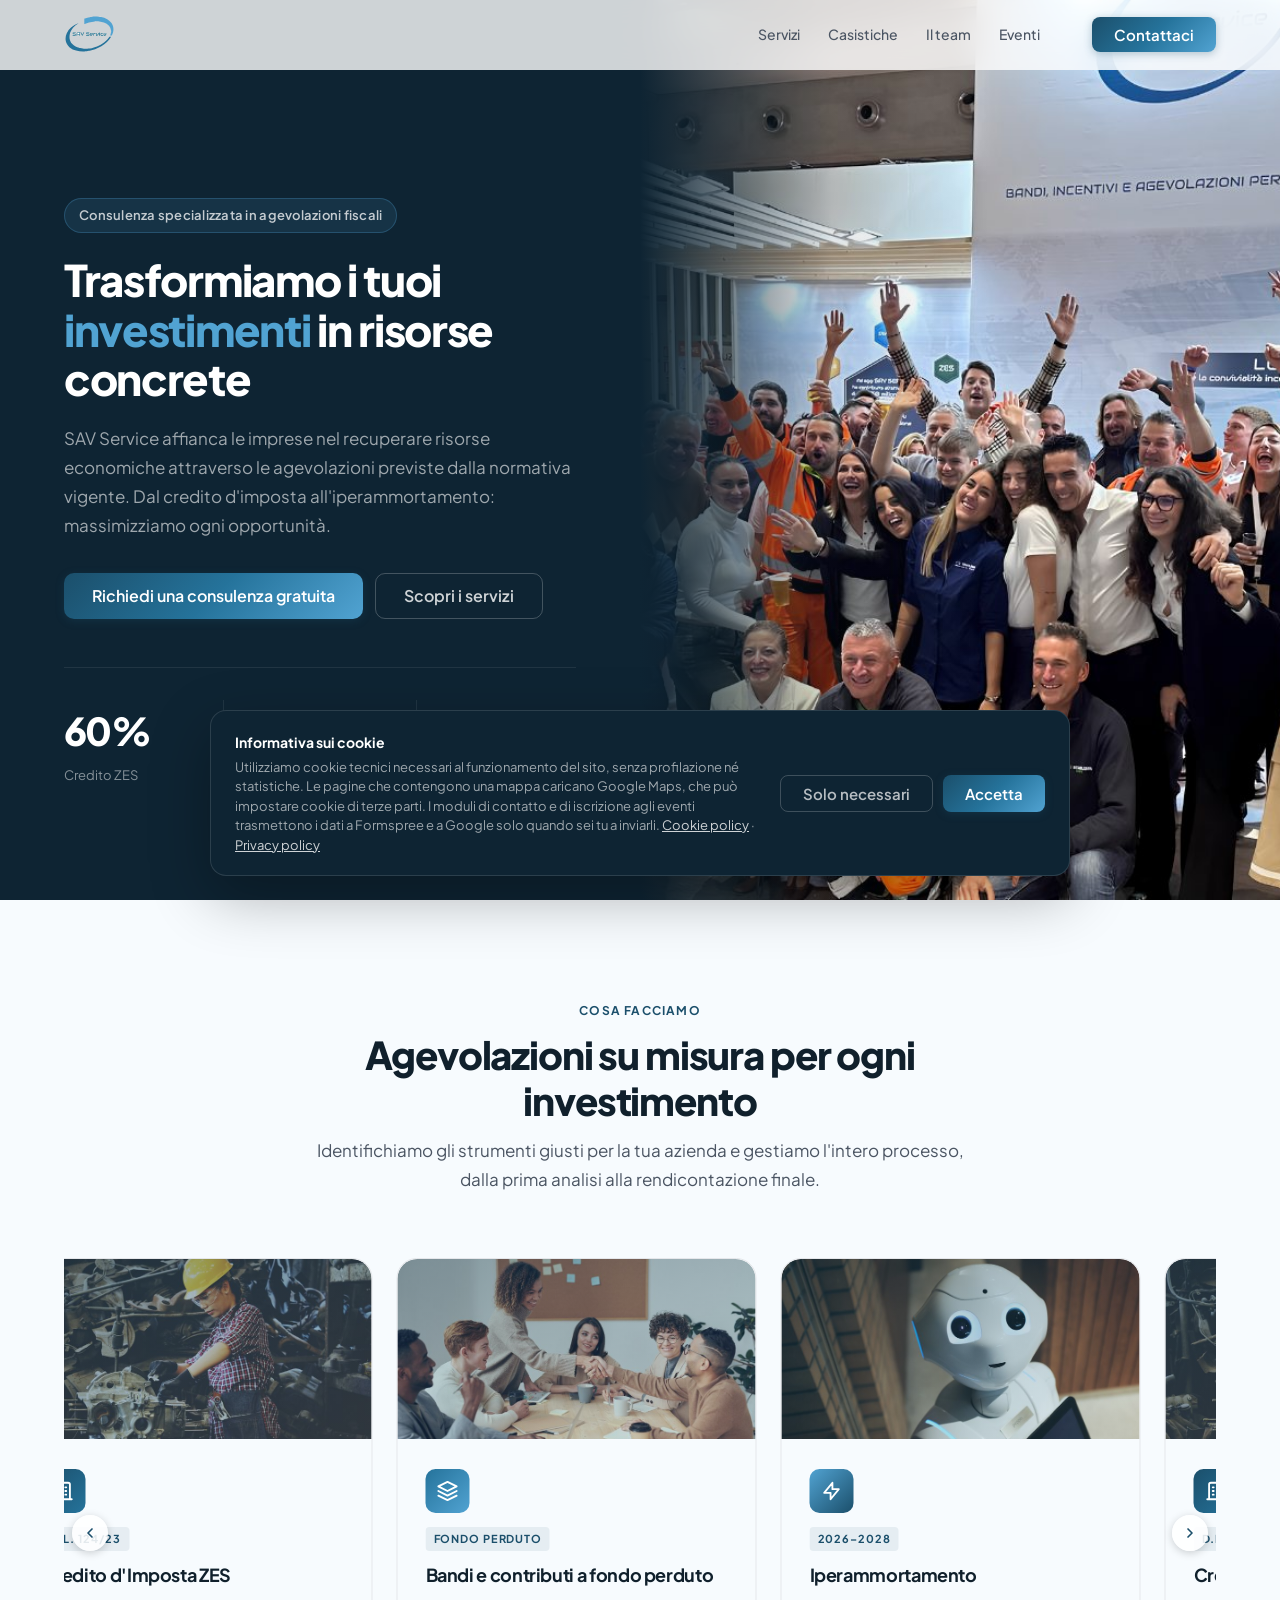
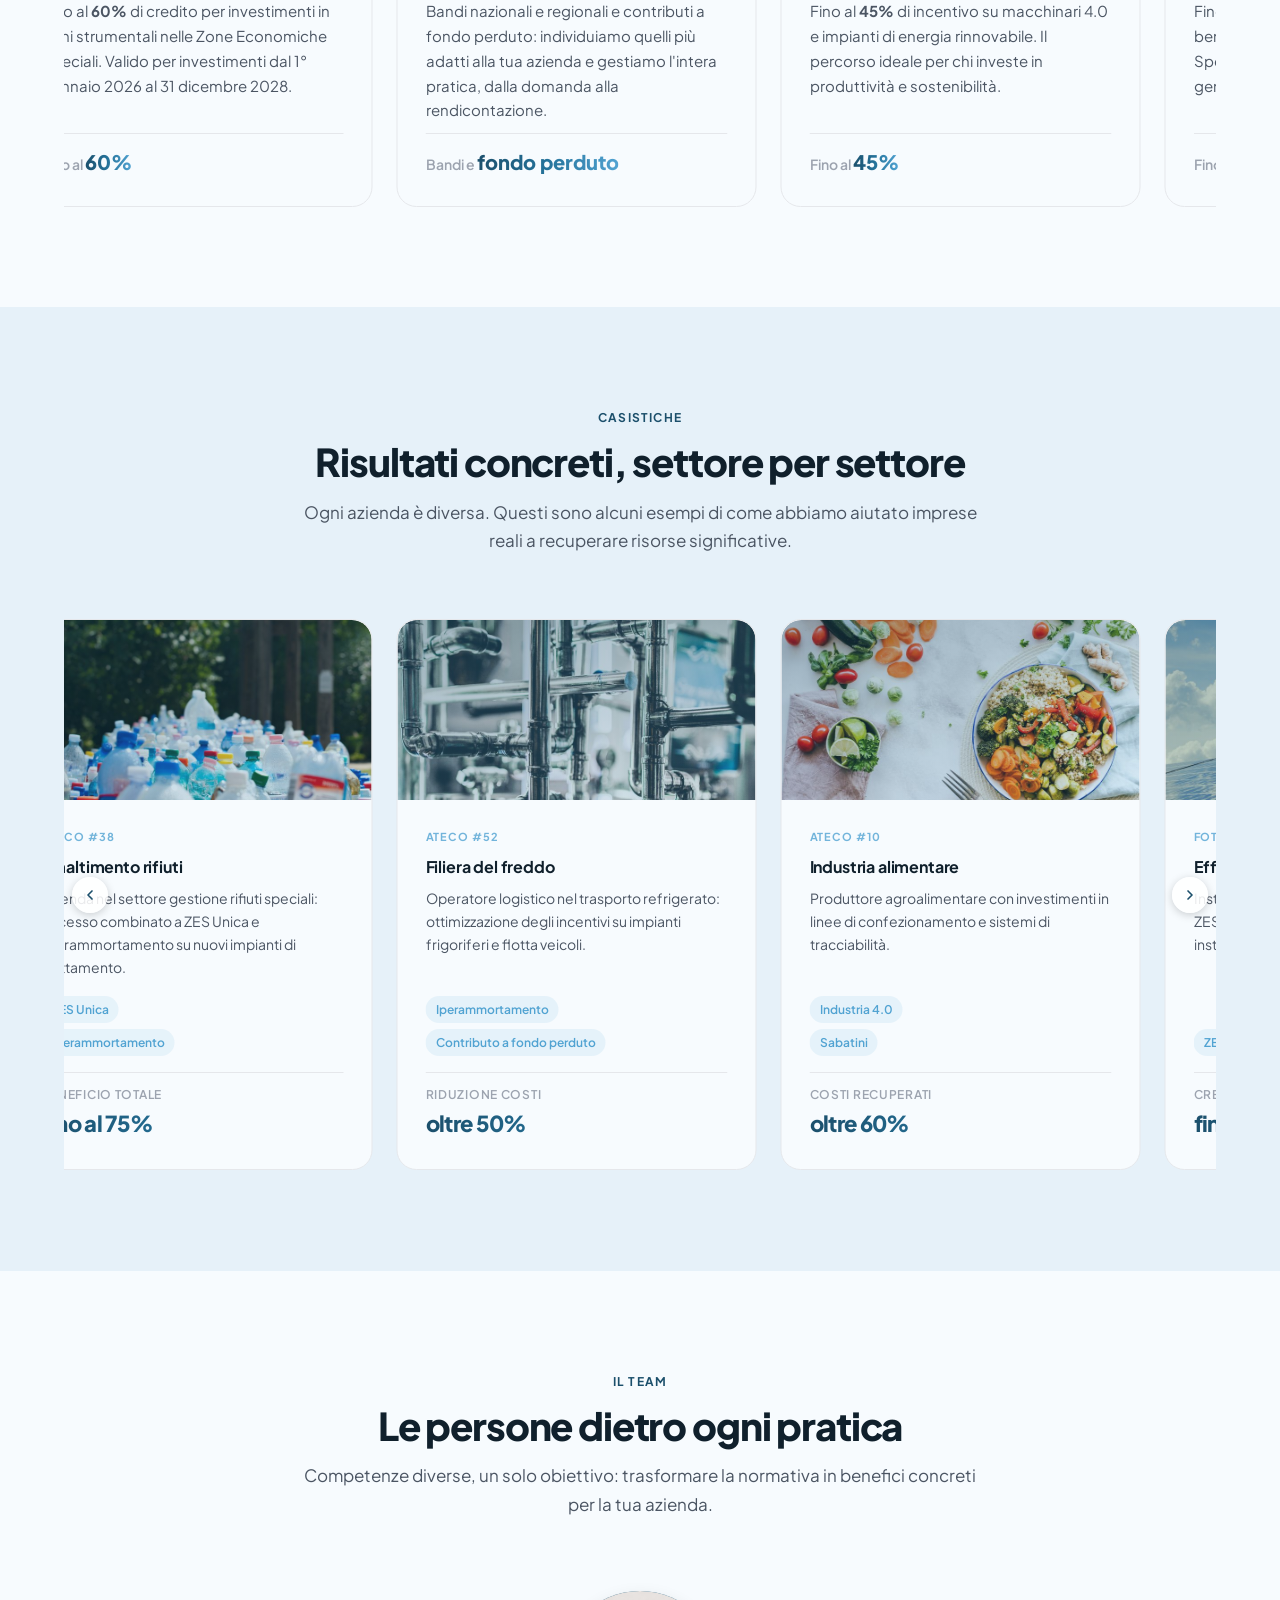
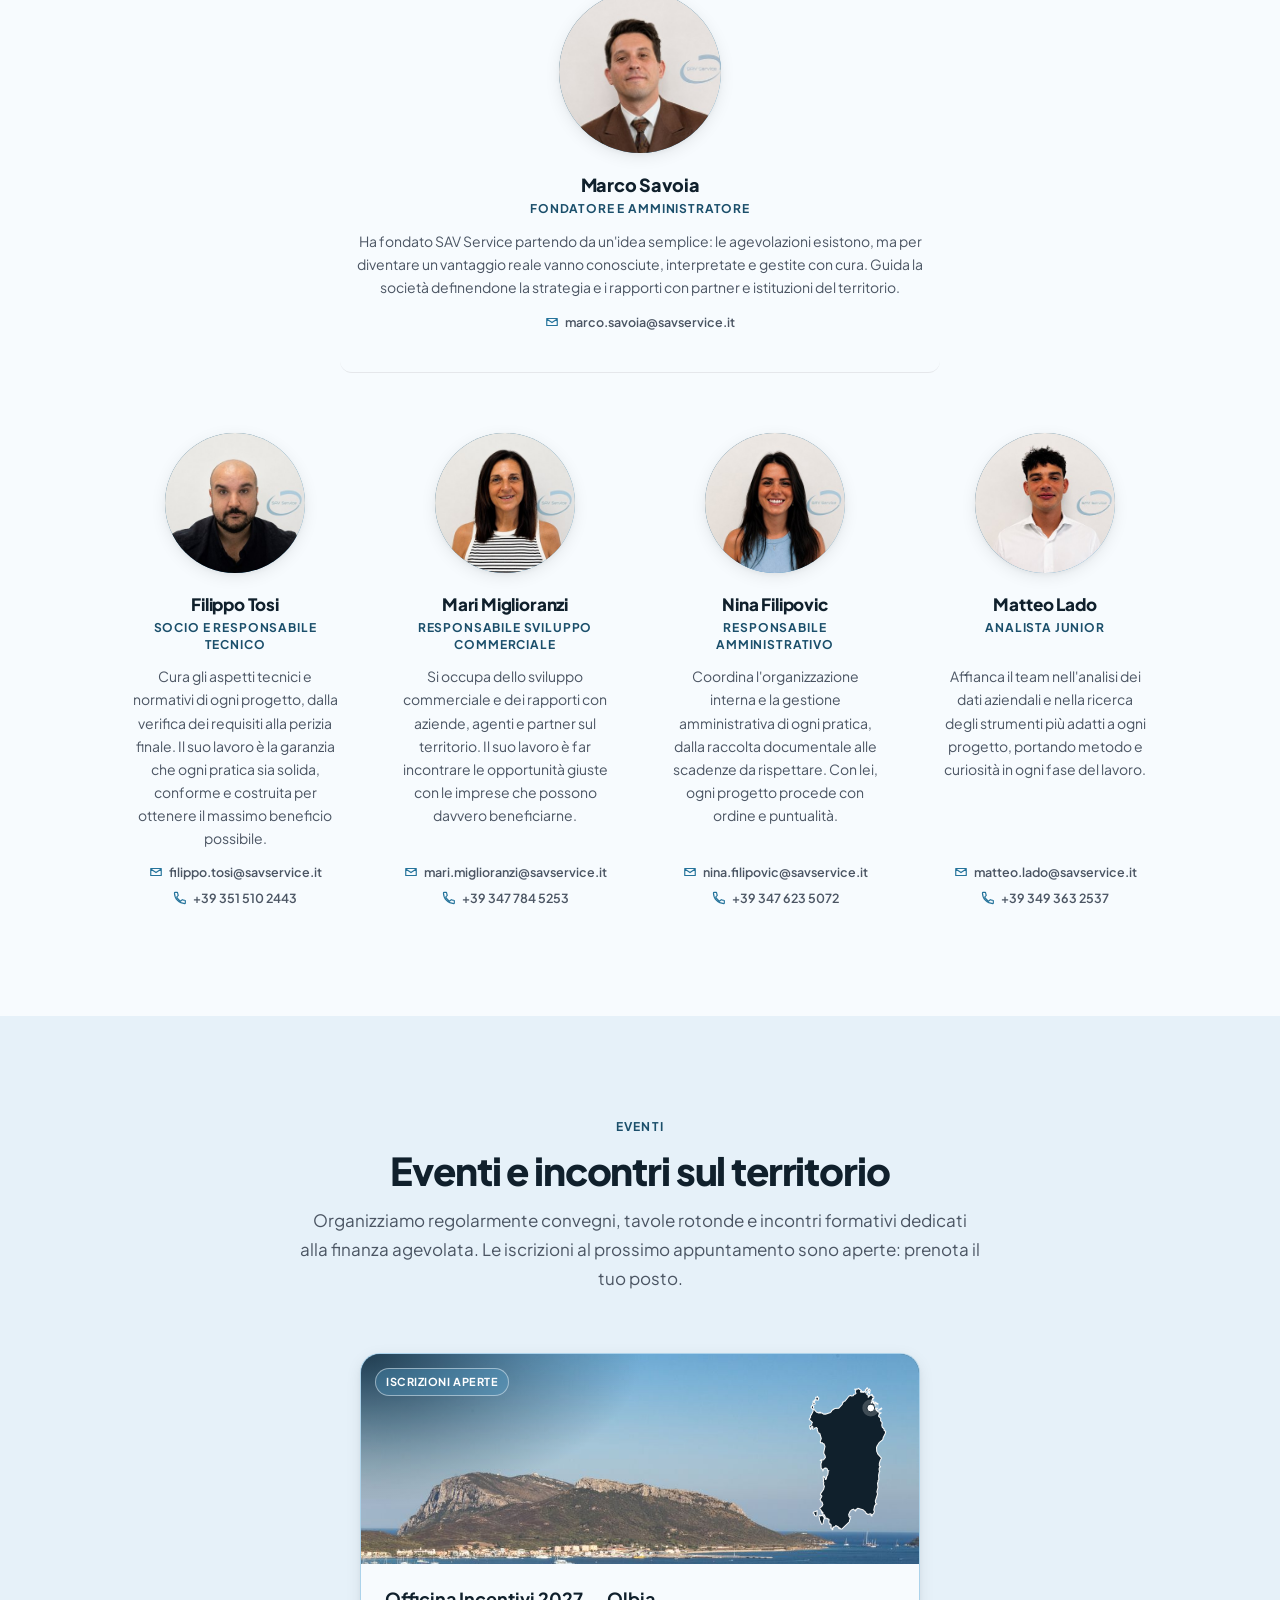
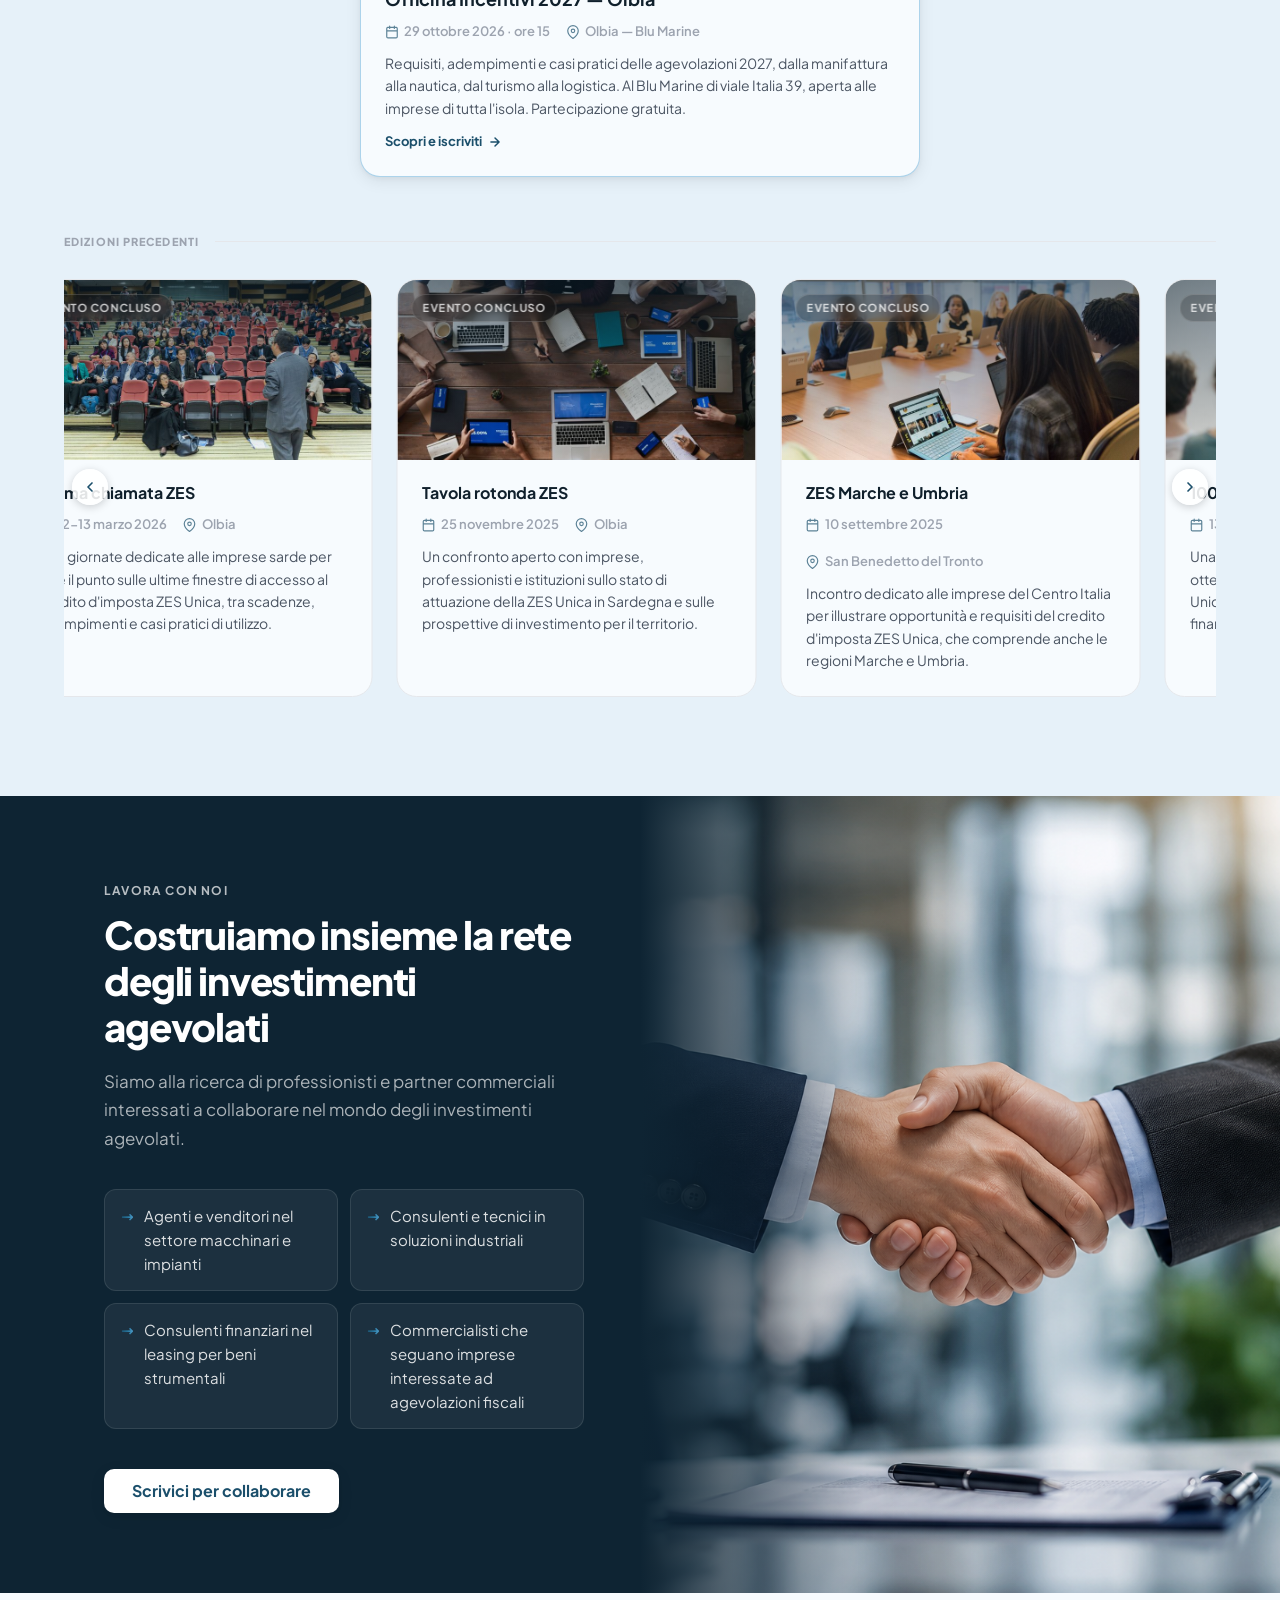
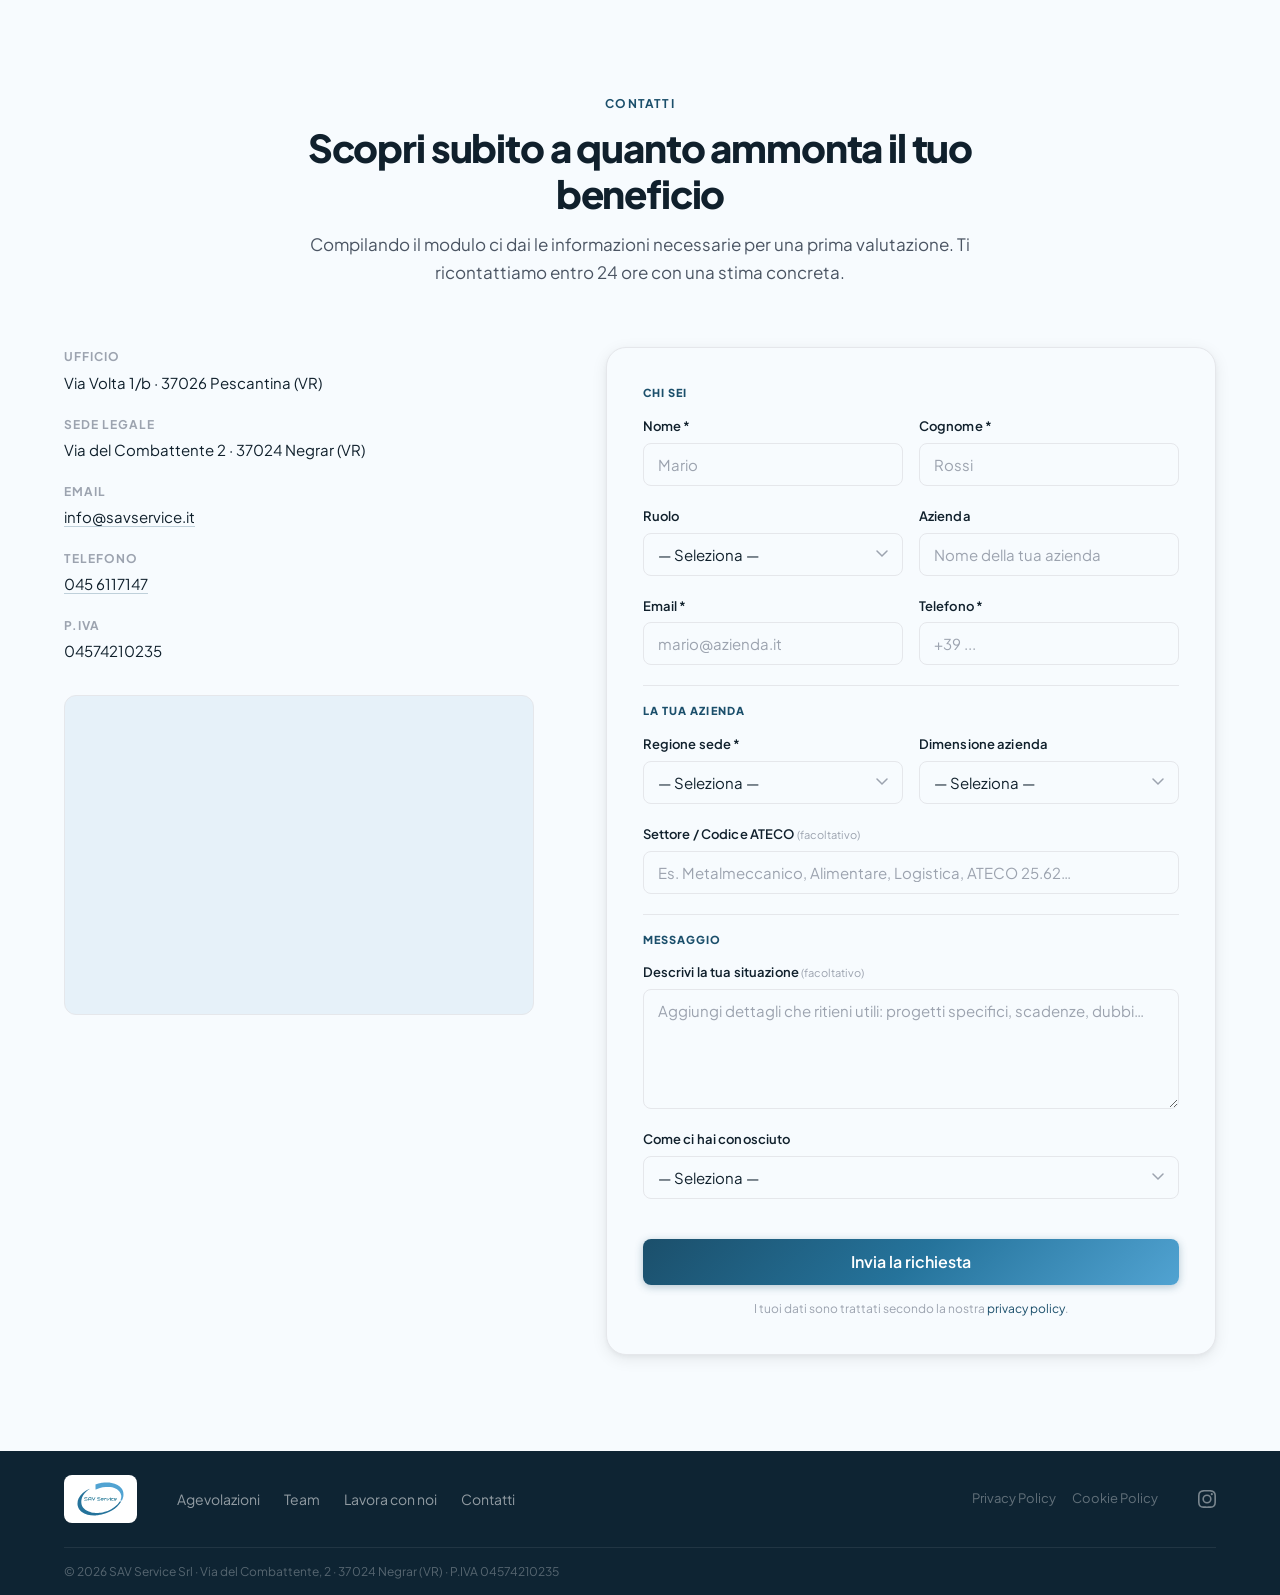
==== commit 94316b81: "feat: annullata la tappa di Nuoro, resta solo Olbia La card esce dalla home e la pagina di Nuoro rim" ====
--- a/index.html
+++ b/index.html
@@ -30,7 +30,7 @@
     <link rel="icon" type="image/svg+xml" href="assets/favicon.svg?v=2">
     <link rel="alternate icon" href="assets/favicon.svg?v=2">
 
-    <link rel="stylesheet" href="css/style.css?v=50">
+    <link rel="stylesheet" href="css/style.css?v=51">
 </head>
 <body>
 
@@ -314,23 +314,9 @@
             <div class="section-header reveal">
                 <div class="section-label">Eventi</div>
                 <h2>Eventi e incontri sul territorio</h2>
-                <p>Organizziamo regolarmente convegni, tavole rotonde e incontri formativi dedicati alla finanza agevolata. Le iscrizioni ai prossimi appuntamenti sono aperte: scegli la data che ti è più comoda e prenota il tuo posto.</p>
+                <p>Organizziamo regolarmente convegni, tavole rotonde e incontri formativi dedicati alla finanza agevolata. Le iscrizioni al prossimo appuntamento sono aperte: prenota il tuo posto.</p>
             </div>
             <div class="eventi-prossimi-grid reveal">
-                <a class="card card-convegno card-convegno-link" href="eventi/officina-incentivi-2027-nuoro.html">
-                    <div class="convegno-photo convegno-photo-evento convegno-photo-evento-specchiata convegno-photo-nuoro">
-                        <span class="convegno-badge badge-open">Iscrizioni aperte</span>
-                    </div>
-                    <div class="convegno-body">
-                        <h3>Officina Incentivi 2027 — Nuoro</h3>
-                        <div class="convegno-meta">
-                            <span class="convegno-date"><svg width="14" height="14" fill="none" viewBox="0 0 24 24"><path stroke="currentColor" stroke-width="2" stroke-linecap="round" stroke-linejoin="round" d="M8 2v4M16 2v4M3 10h18M5 4h14a2 2 0 012 2v14a2 2 0 01-2 2H5a2 2 0 01-2-2V6a2 2 0 012-2z"/></svg>27 ottobre 2026 · ore 15</span>
-                            <span class="convegno-location"><svg width="14" height="14" fill="none" viewBox="0 0 24 24"><path stroke="currentColor" stroke-width="2" stroke-linecap="round" stroke-linejoin="round" d="M21 10c0 7-9 13-9 13s-9-6-9-13a9 9 0 0118 0z"/><circle cx="12" cy="10" r="3" stroke="currentColor" stroke-width="2"/></svg>Nuoro</span>
-                        </div>
-                        <p>Come si accede alle agevolazioni per gli investimenti del 2027: requisiti, adempimenti e casi pratici, con ampio spazio alle domande. Porte aperte alle imprese di tutta la Sardegna. Partecipazione gratuita.</p>
-                        <span class="convegno-cta">Scopri e iscriviti <svg width="14" height="14" fill="none" viewBox="0 0 24 24"><path stroke="currentColor" stroke-width="2.5" stroke-linecap="round" stroke-linejoin="round" d="M5 12h14M12 5l7 7-7 7"/></svg></span>
-                    </div>
-                </a>
                 <a class="card card-convegno card-convegno-link" href="eventi/officina-incentivi-2027-olbia.html">
                     <div class="convegno-photo convegno-photo-evento convegno-photo-olbia">
                         <span class="convegno-badge badge-open">Iscrizioni aperte</span>
--- a/css/style.css
+++ b/css/style.css
@@ -2635,6 +2635,14 @@
     box-shadow: var(--shadow-md);
 }
 .eventi-prossimi-grid .convegno-photo { height: 210px; }
+/* Con un solo evento in programma la card non resta ancorata a sinistra
+   in mezza griglia: prende la riga intera, centrata e a larghezza di card. */
+.eventi-prossimi-grid > .card-convegno:only-child {
+    grid-column: 1 / -1;
+    justify-self: center;
+    width: 100%;
+    max-width: 560px;
+}
 .eventi-prossimi-grid .card-convegno h3 { font-size: 18px; }
 
 .eventi-passati-head {
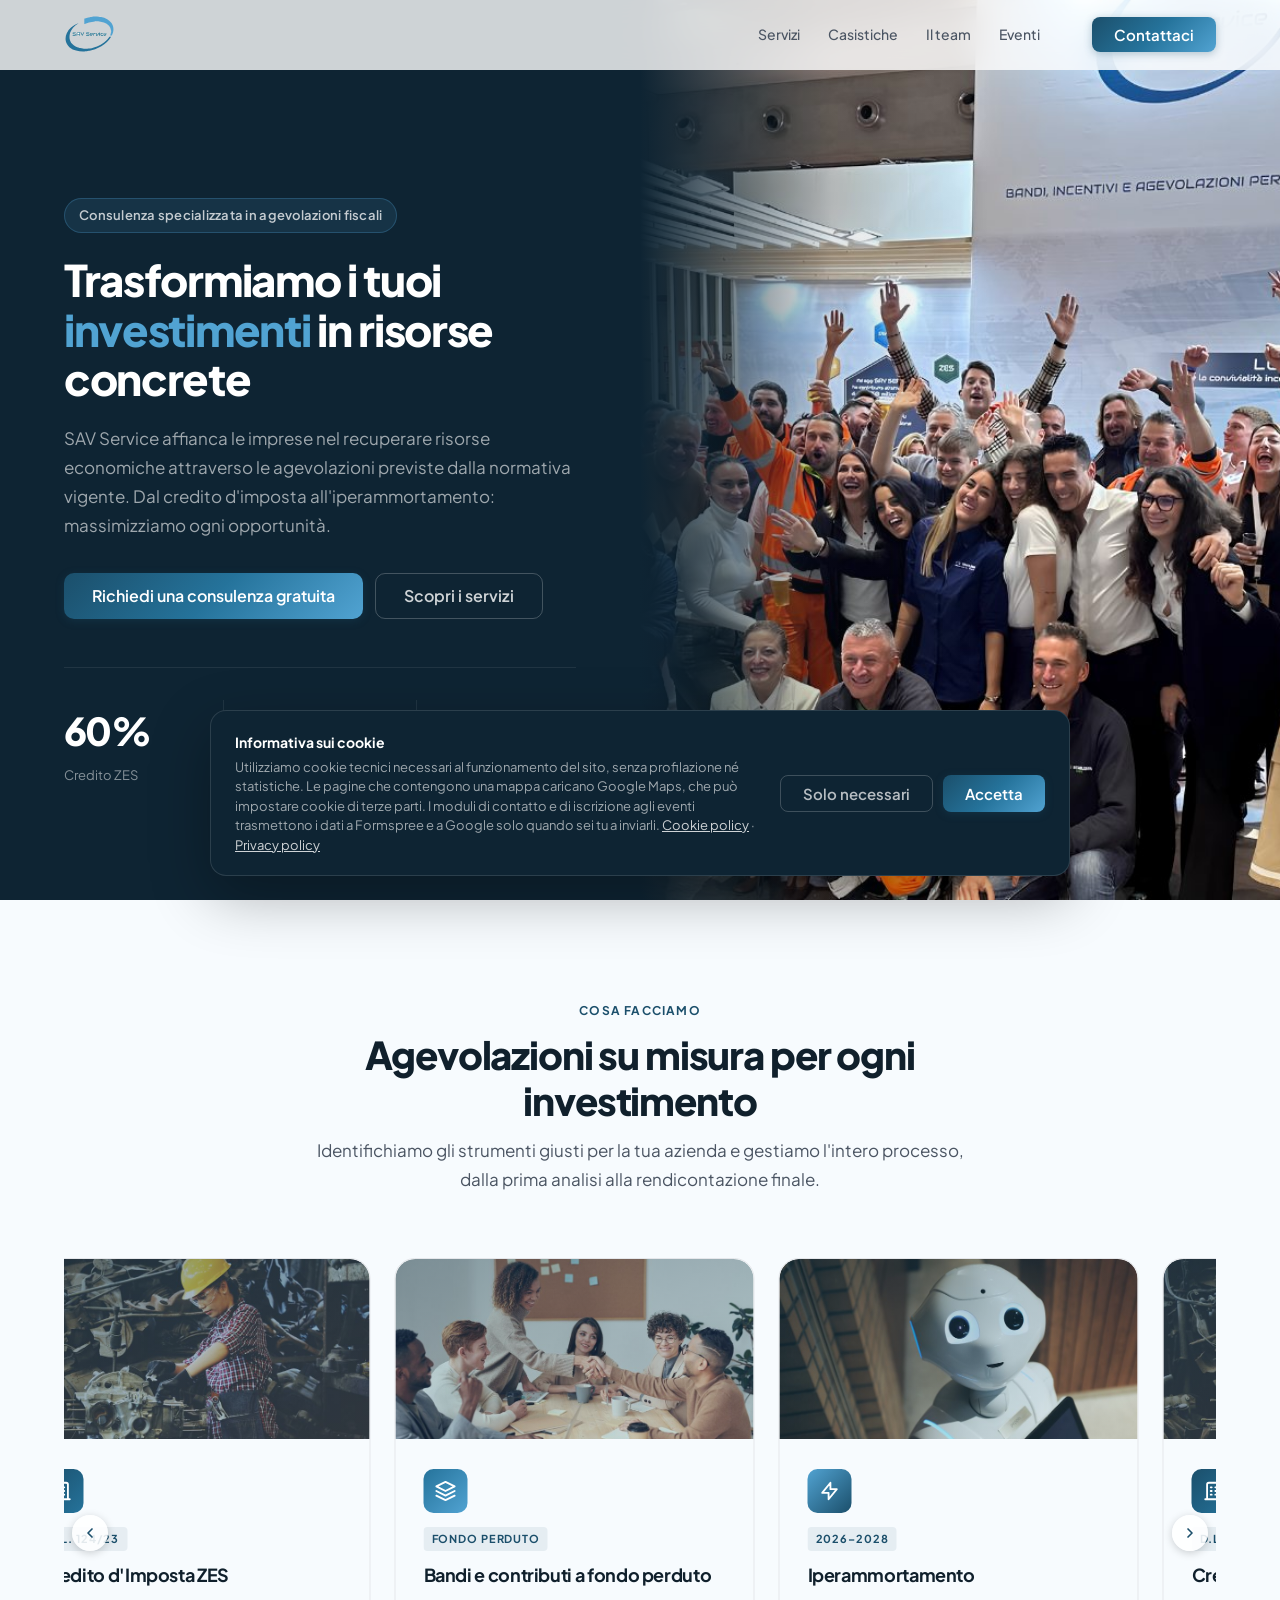
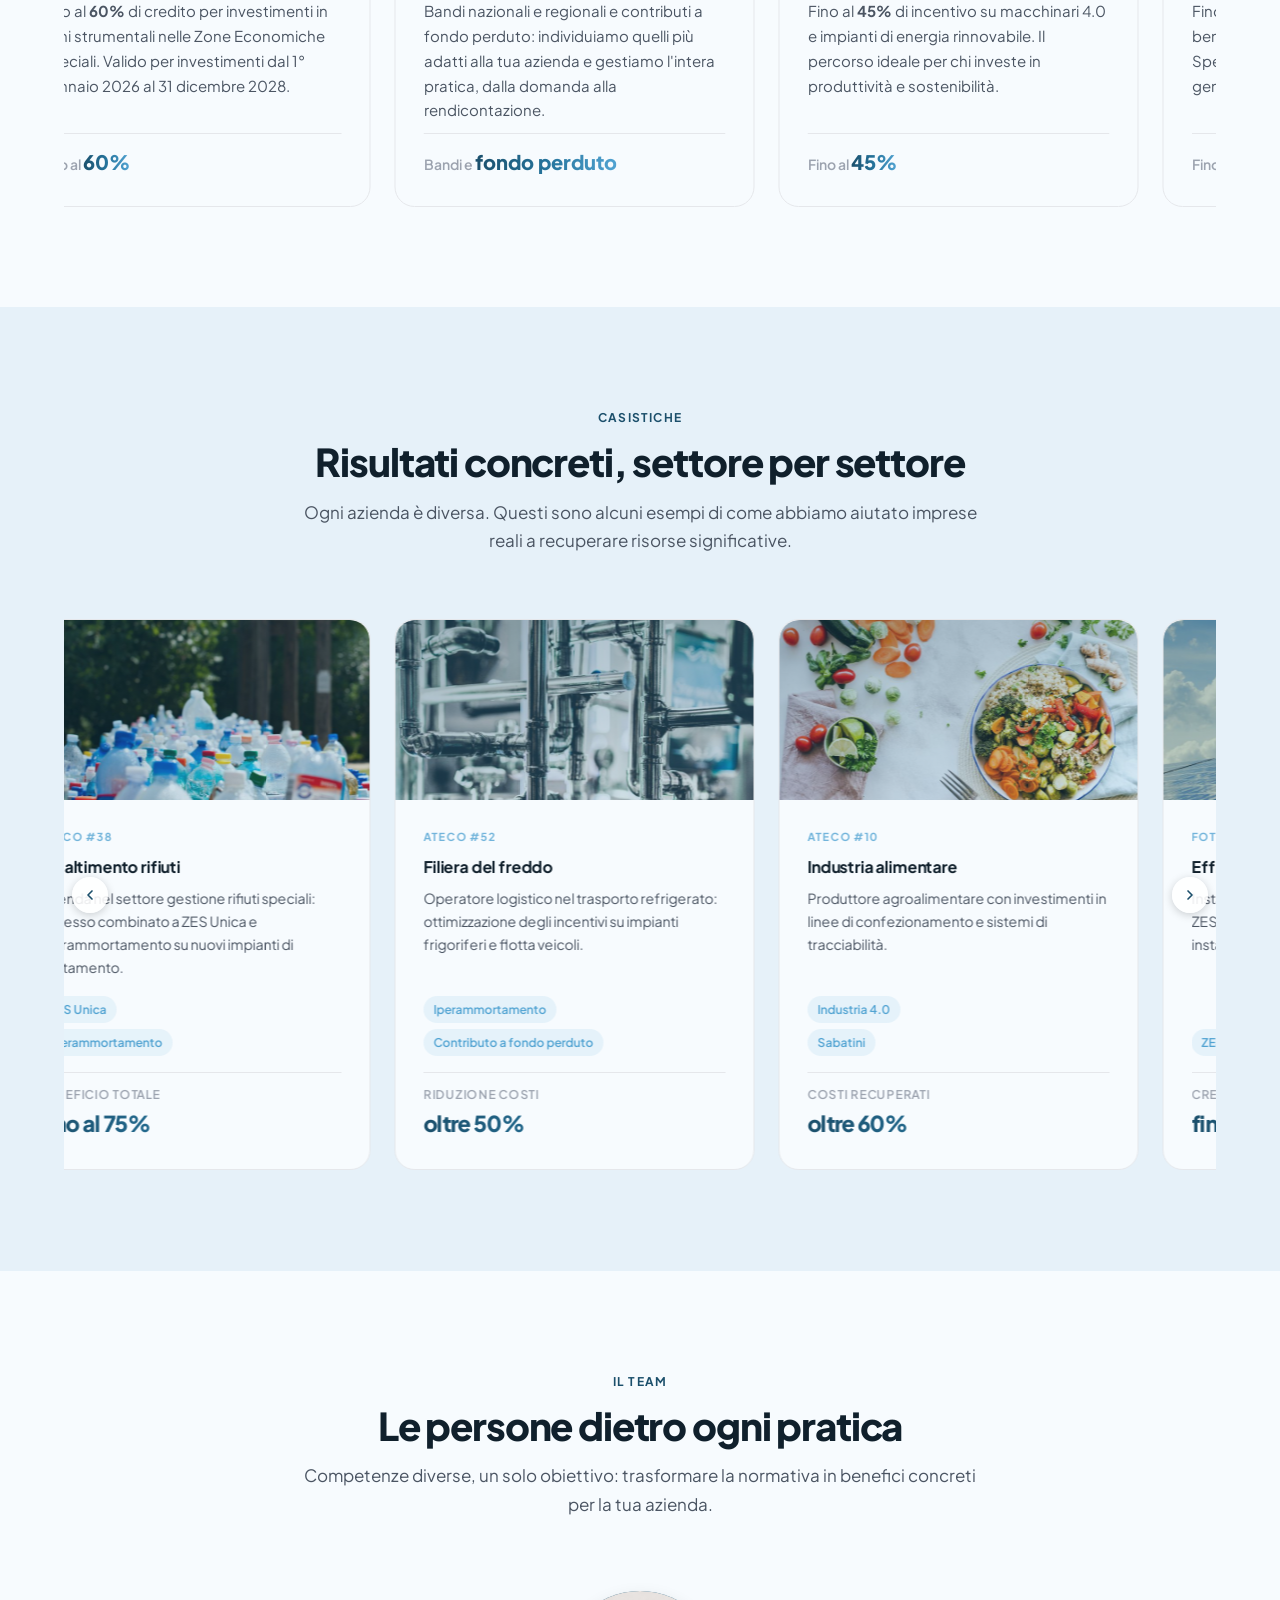
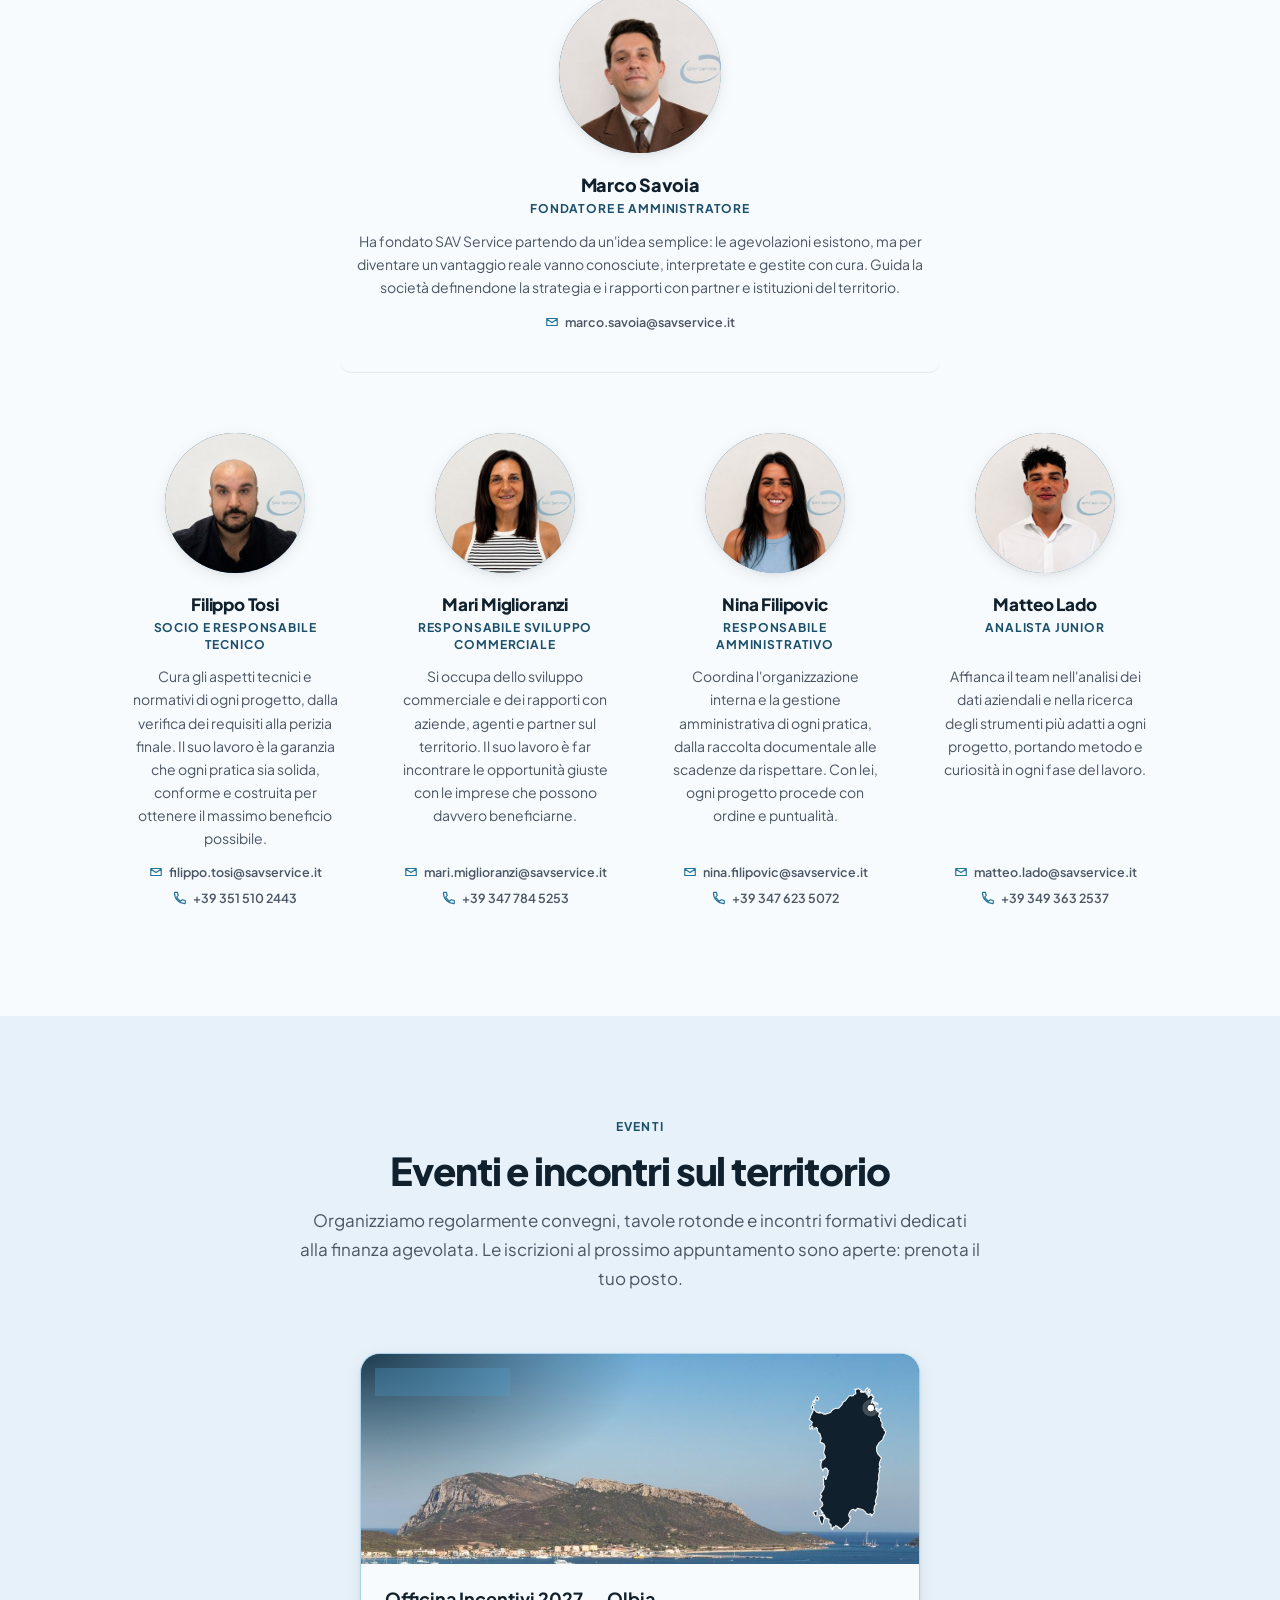
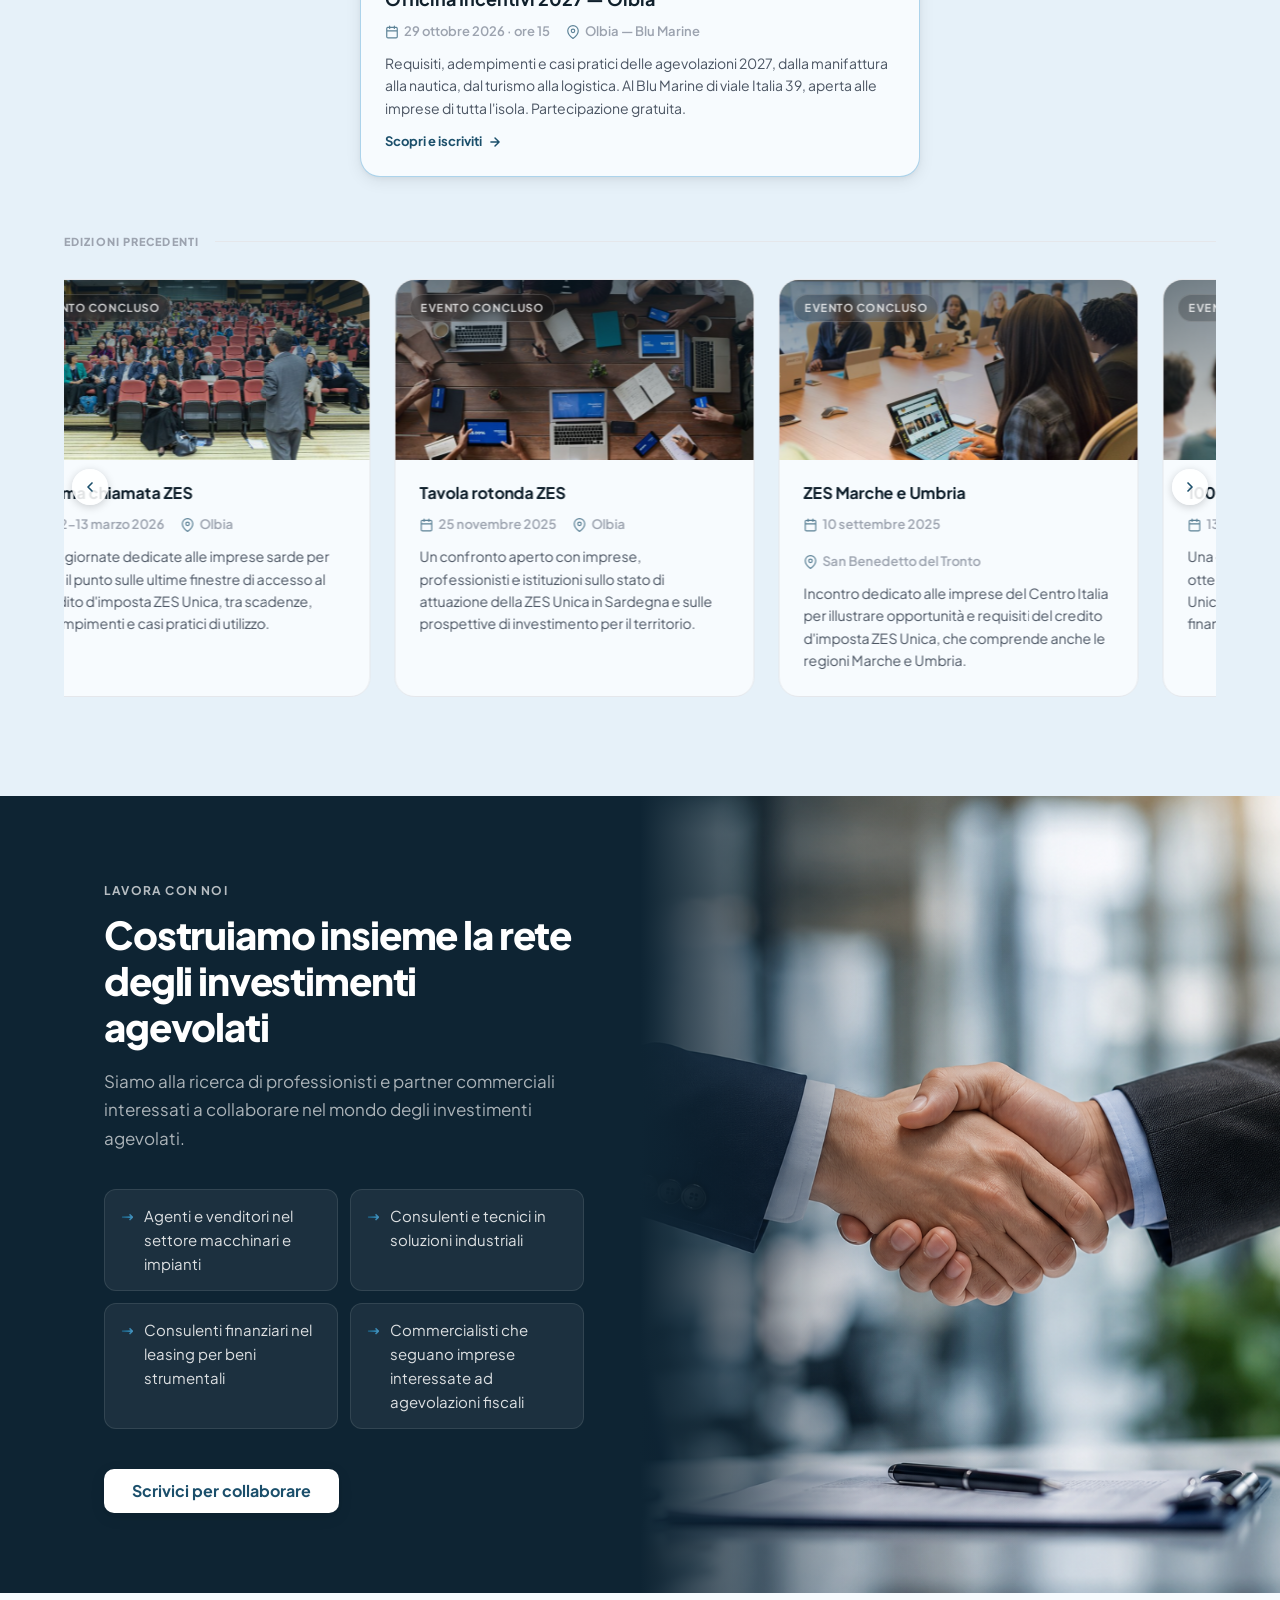
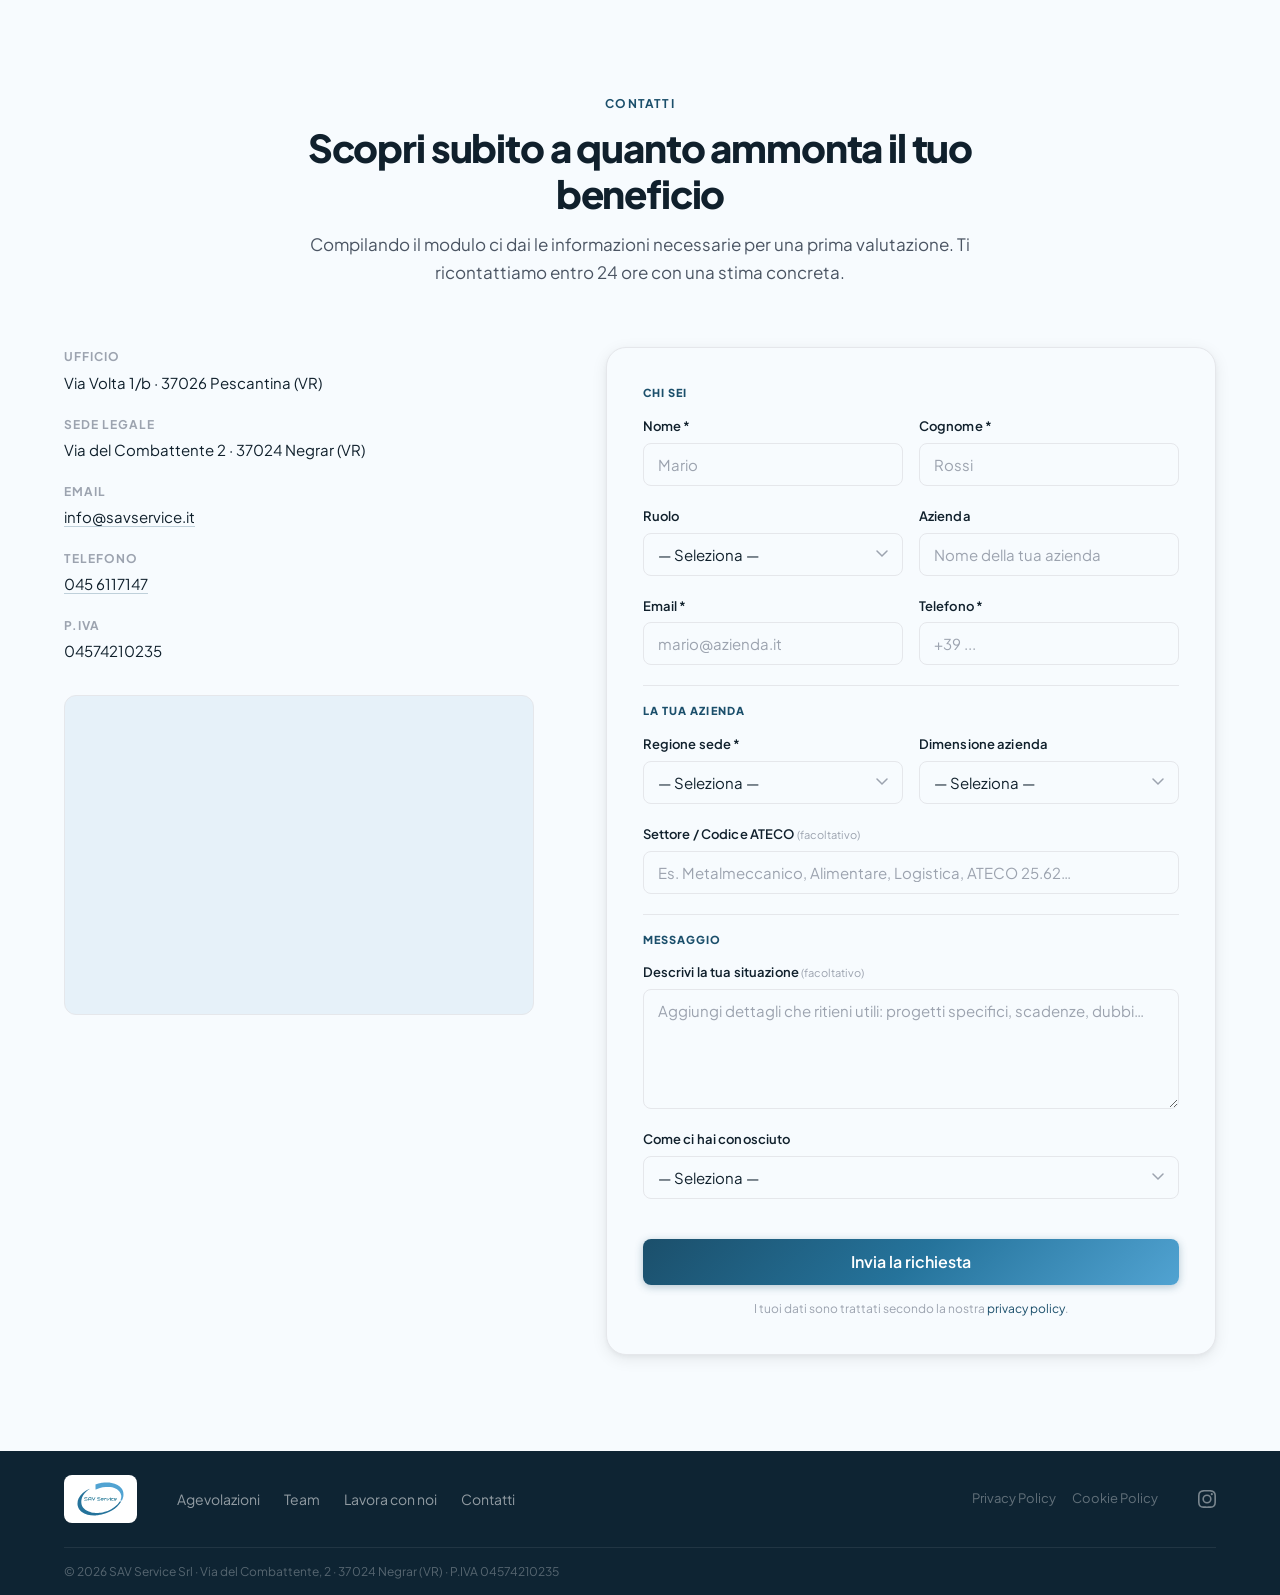
==== commit 2c9e5e61: "chore: rimossi pagina e immagini della tappa di Nuoro Il link non era stato diffuso, quindi niente r" ====
--- a/index.html
+++ b/index.html
@@ -30,7 +30,7 @@
     <link rel="icon" type="image/svg+xml" href="assets/favicon.svg?v=2">
     <link rel="alternate icon" href="assets/favicon.svg?v=2">
 
-    <link rel="stylesheet" href="css/style.css?v=51">
+    <link rel="stylesheet" href="css/style.css?v=52">
 </head>
 <body>
 
--- a/css/style.css
+++ b/css/style.css
@@ -2267,8 +2267,8 @@
     background-repeat: no-repeat;
 }
 /* Variante speculare: mappa a sinistra e badge a destra. Serve quando il
-   soggetto della foto occupa il lato destro — sul monte di Nuoro la
-   sagoma ci finiva sopra, mentre a sinistra il cielo è libero. */
+   soggetto della foto occupa il lato destro e la sagoma ci finirebbe
+   sopra. */
 .convegno-photo-evento-specchiata {
     background-position: left 24px center, center, center 30%;
 }
@@ -2277,12 +2277,6 @@
     right: 14px;
 }
 
-.convegno-photo-nuoro {
-    background-image:
-        url('../assets/img/mappa-nuoro.svg'),
-        radial-gradient(ellipse 70% 100% at 100% 0%, rgba(14,36,51,.82) 0%, rgba(14,36,51,.30) 44%, rgba(14,36,51,0) 72%),
-        url('../assets/img/evento-nuoro.jpg');
-}
 .convegno-photo-olbia {
     background-image:
         url('../assets/img/mappa-olbia.svg'),
@@ -2333,12 +2327,6 @@
 }
 .evento-hero-foto::after { display: none; }
 
-.evento-hero-nuoro {
-    background-image:
-        url('../assets/img/mappa-nuoro-chiara.svg'),
-        linear-gradient(100deg, rgba(14,36,51,.88) 0%, rgba(27,79,107,.58) 50%, rgba(14,36,51,.52) 100%),
-        url('../assets/img/evento-nuoro-hero.jpg');
-}
 .evento-hero-olbia {
     background-image:
         url('../assets/img/mappa-olbia-chiara.svg'),
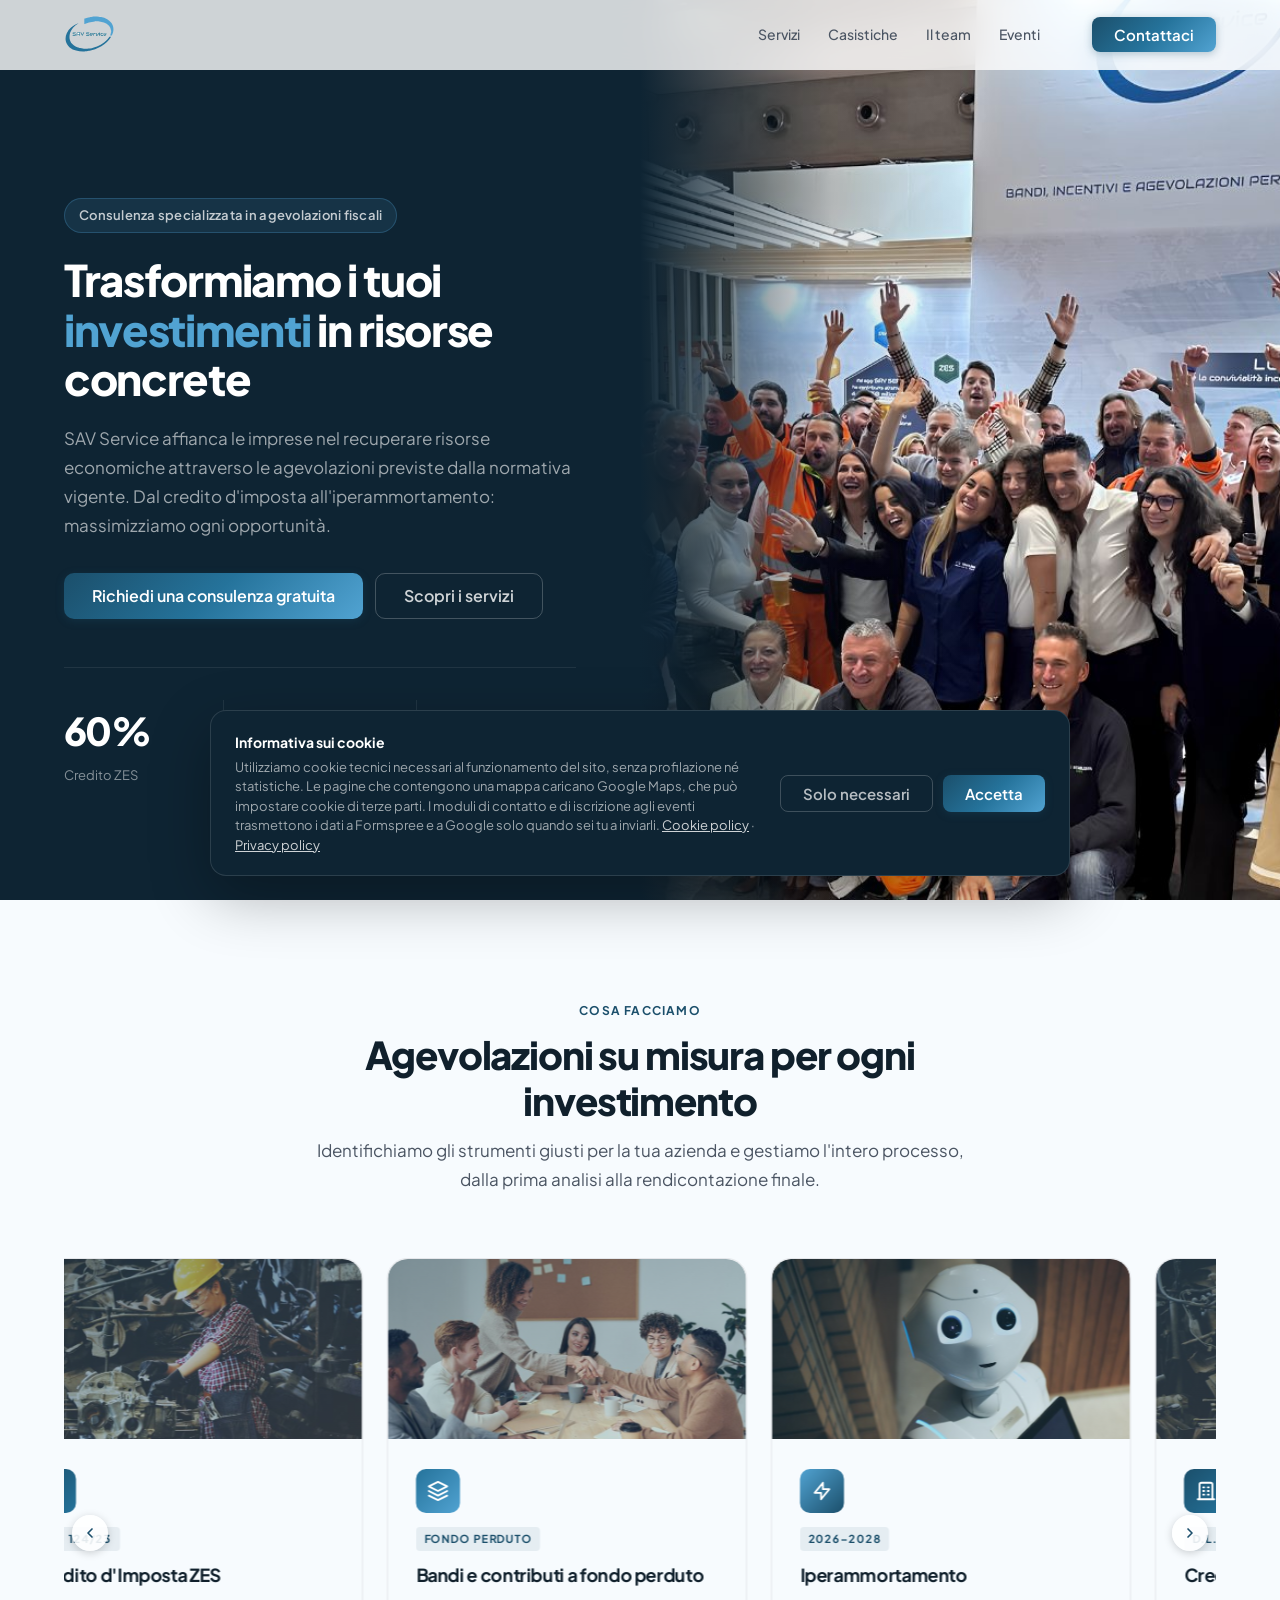
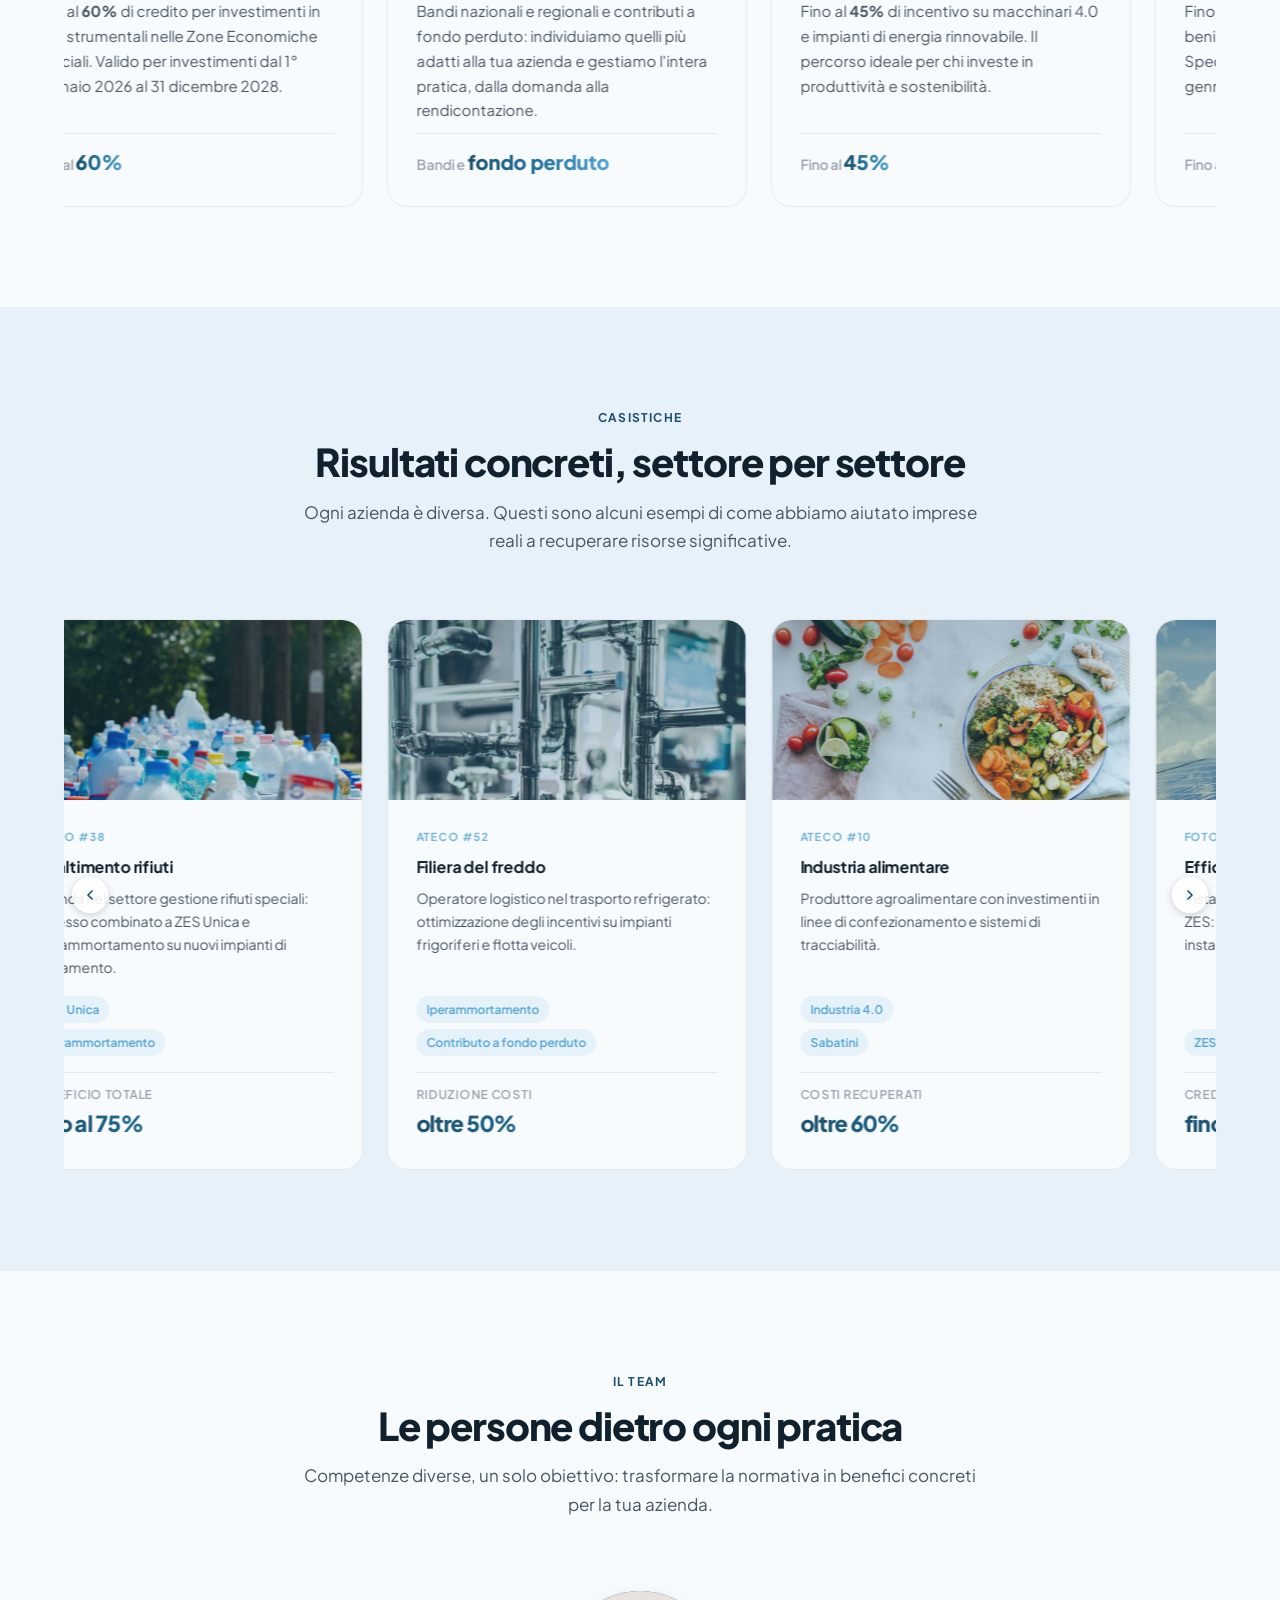
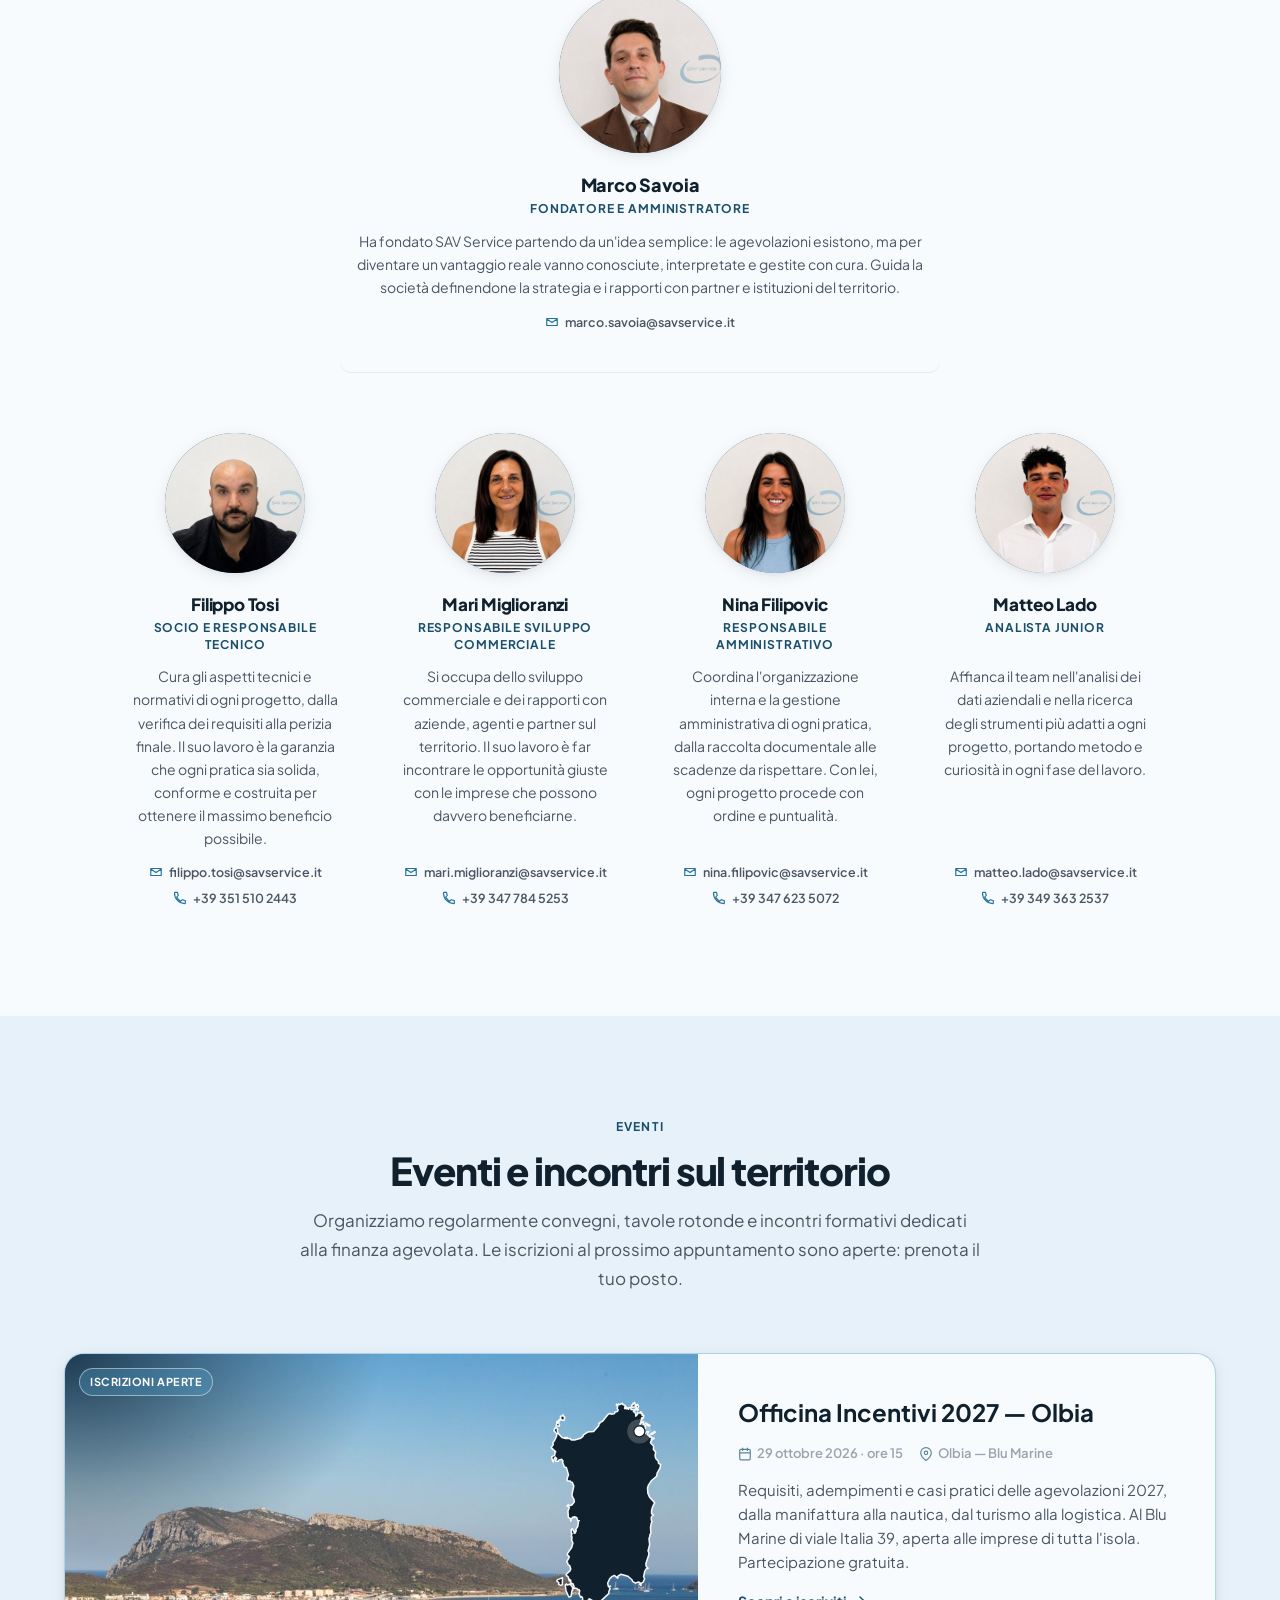
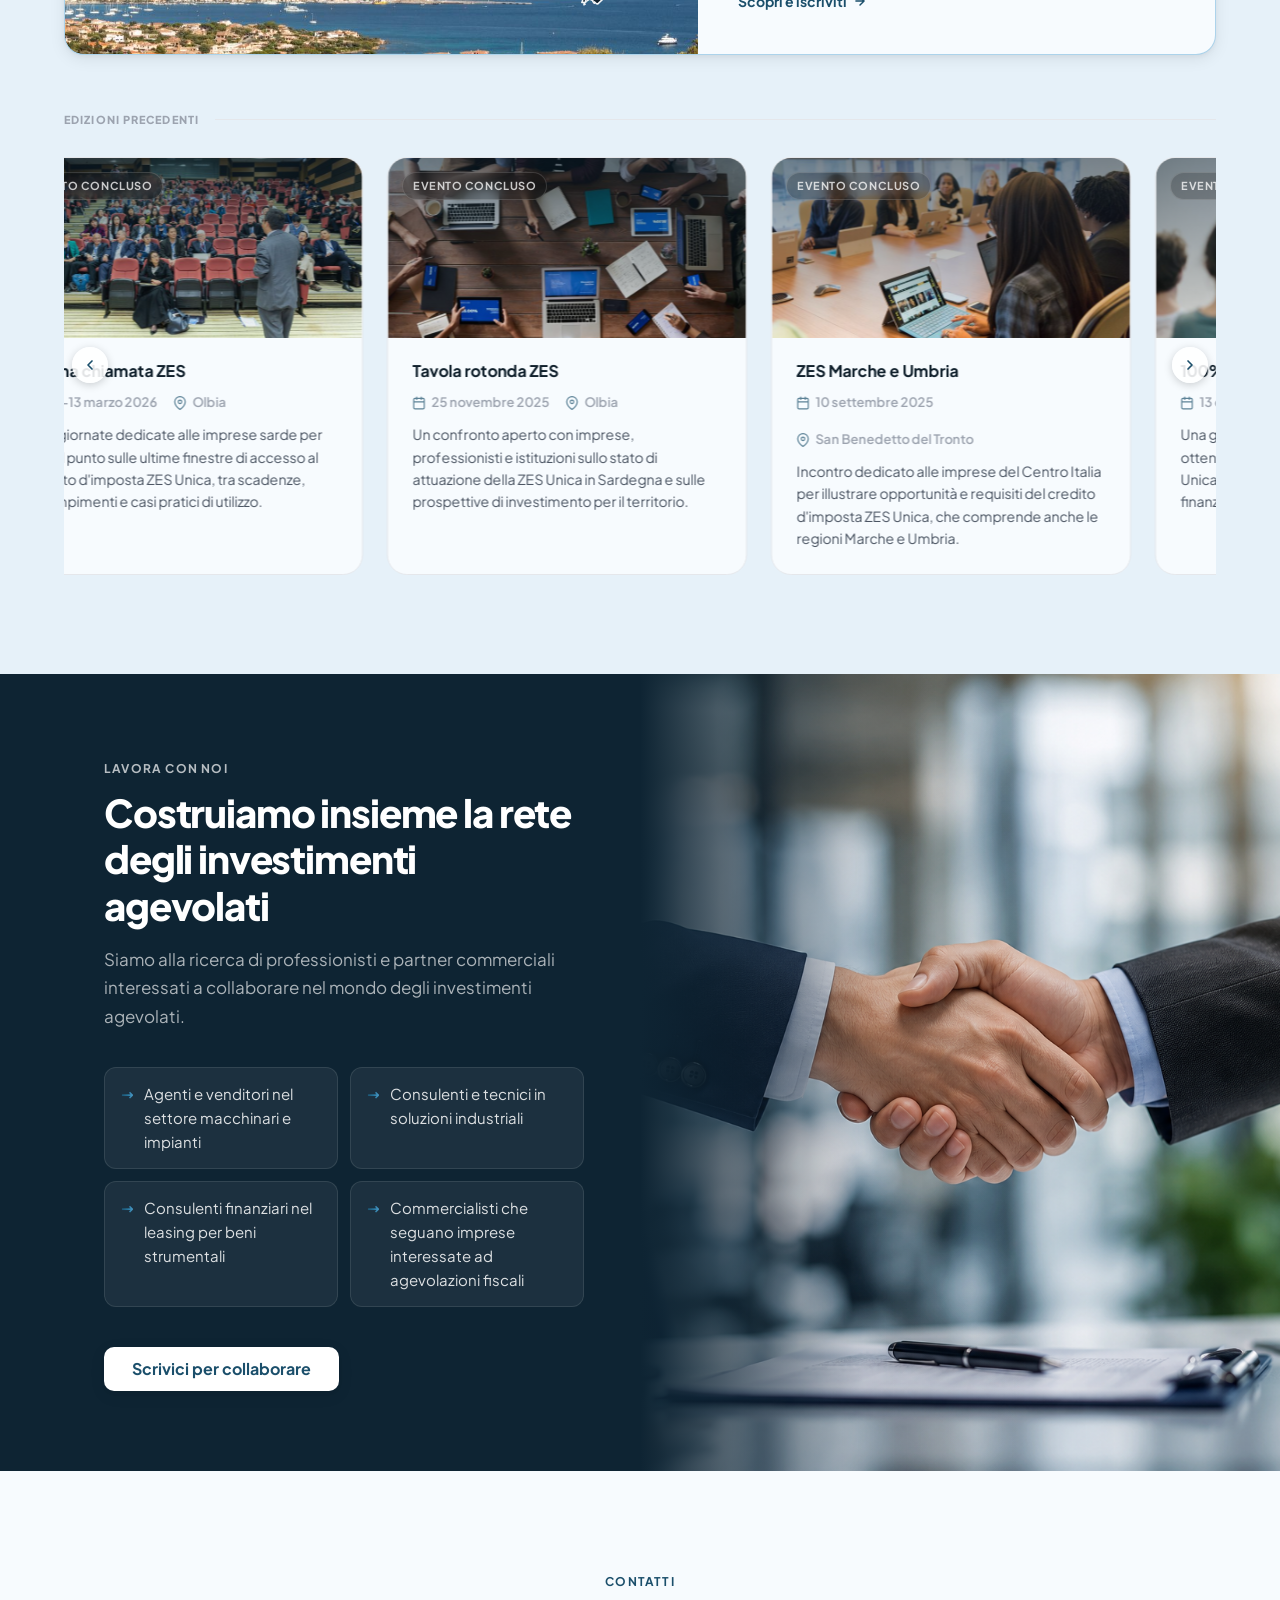
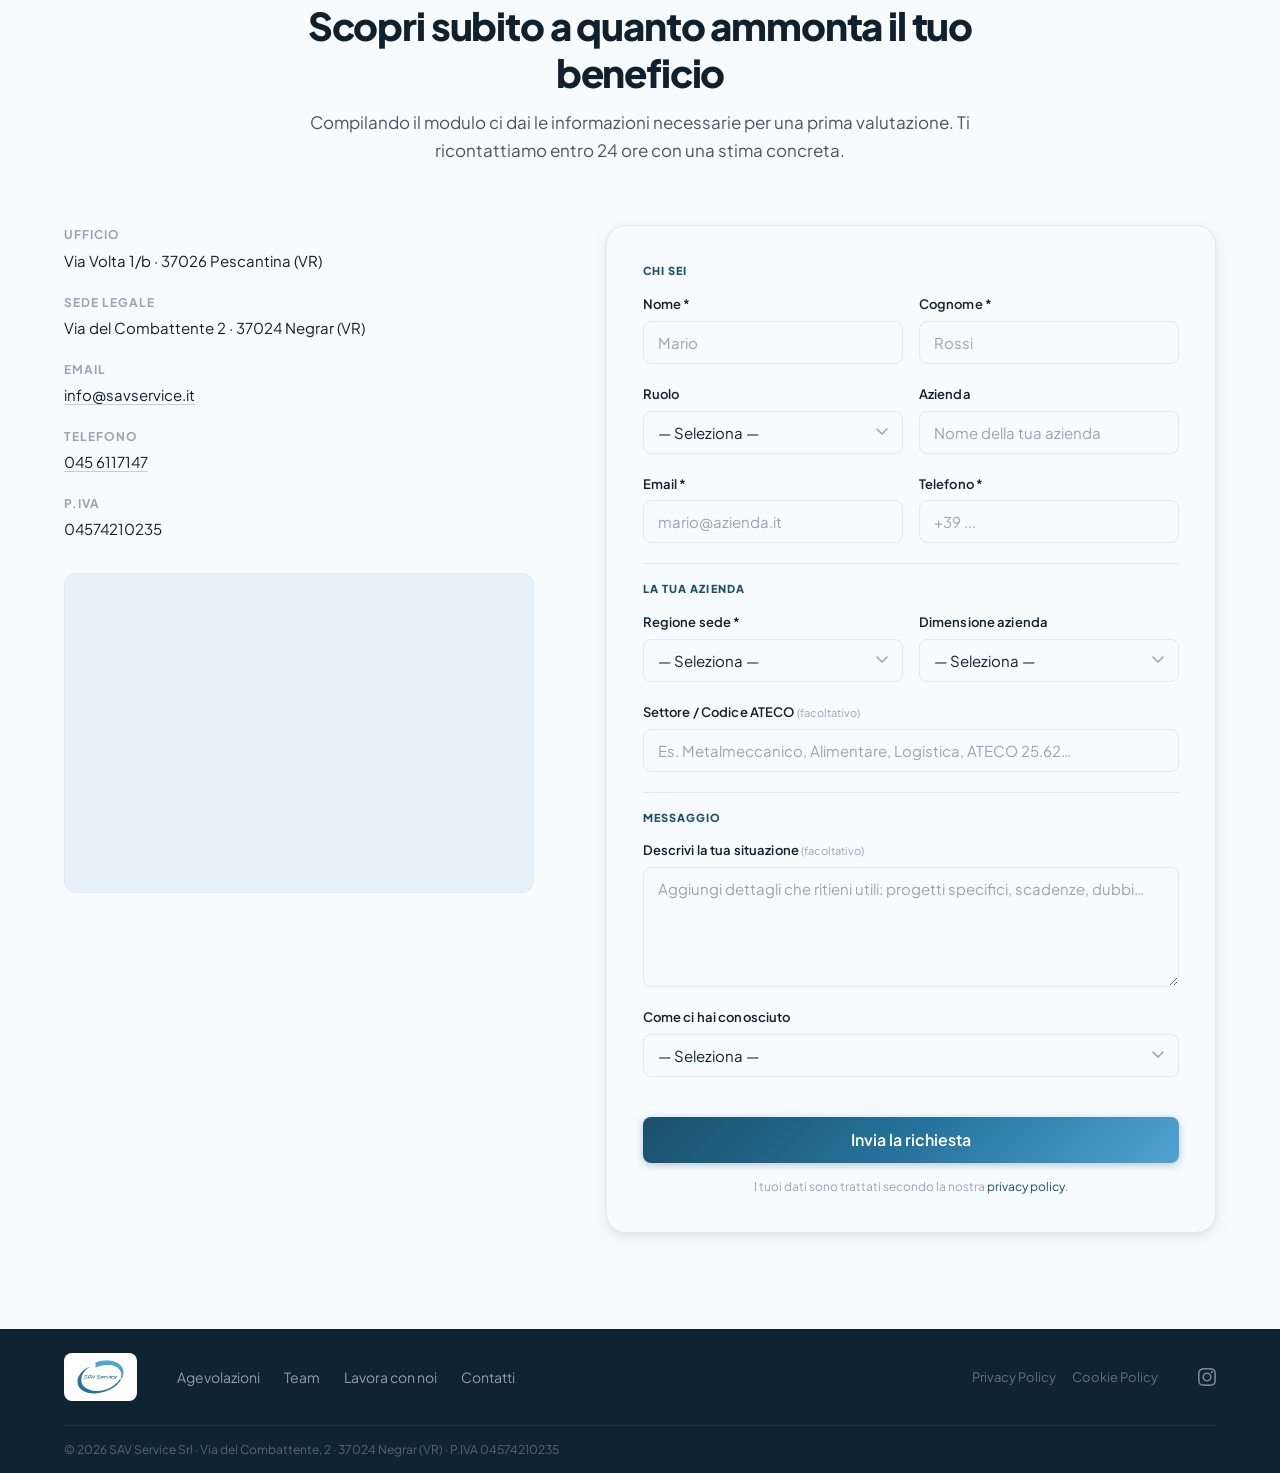
==== commit 20c03669: "feat: card dell'evento unico in orizzontale a tutta larghezza Con un solo evento in programma la car" ====
--- a/index.html
+++ b/index.html
@@ -30,7 +30,7 @@
     <link rel="icon" type="image/svg+xml" href="assets/favicon.svg?v=2">
     <link rel="alternate icon" href="assets/favicon.svg?v=2">
 
-    <link rel="stylesheet" href="css/style.css?v=52">
+    <link rel="stylesheet" href="css/style.css?v=53">
 </head>
 <body>
 
--- a/css/style.css
+++ b/css/style.css
@@ -2623,13 +2623,38 @@
     box-shadow: var(--shadow-md);
 }
 .eventi-prossimi-grid .convegno-photo { height: 210px; }
-/* Con un solo evento in programma la card non resta ancorata a sinistra
-   in mezza griglia: prende la riga intera, centrata e a larghezza di card. */
+/* Con un solo evento in programma la card prende tutta la riga e si
+   dispone in orizzontale: foto a sinistra, testo a destra. Sotto i 900px
+   torna verticale come le altre. */
 .eventi-prossimi-grid > .card-convegno:only-child {
     grid-column: 1 / -1;
-    justify-self: center;
-    width: 100%;
-    max-width: 560px;
+    flex-direction: row;
+}
+.eventi-prossimi-grid > .card-convegno:only-child .convegno-photo {
+    flex: 0 0 55%;
+    height: auto;
+    min-height: 300px;
+}
+.eventi-prossimi-grid > .card-convegno:only-child .convegno-body {
+    padding: 36px 40px;
+    justify-content: center;
+    gap: 14px;
+}
+.eventi-prossimi-grid > .card-convegno:only-child h3 { font-size: 24px; }
+.eventi-prossimi-grid > .card-convegno:only-child p {
+    flex: 0 0 auto;
+    font-size: 15px;
+}
+.eventi-prossimi-grid > .card-convegno:only-child .convegno-cta { font-size: 14px; }
+@media (max-width: 900px) {
+    .eventi-prossimi-grid > .card-convegno:only-child { flex-direction: column; }
+    .eventi-prossimi-grid > .card-convegno:only-child .convegno-photo {
+        flex-basis: auto;
+        min-height: 0;
+        height: 210px;
+    }
+    .eventi-prossimi-grid > .card-convegno:only-child .convegno-body { padding: 22px 24px 24px; }
+    .eventi-prossimi-grid > .card-convegno:only-child h3 { font-size: 18px; }
 }
 .eventi-prossimi-grid .card-convegno h3 { font-size: 18px; }
 
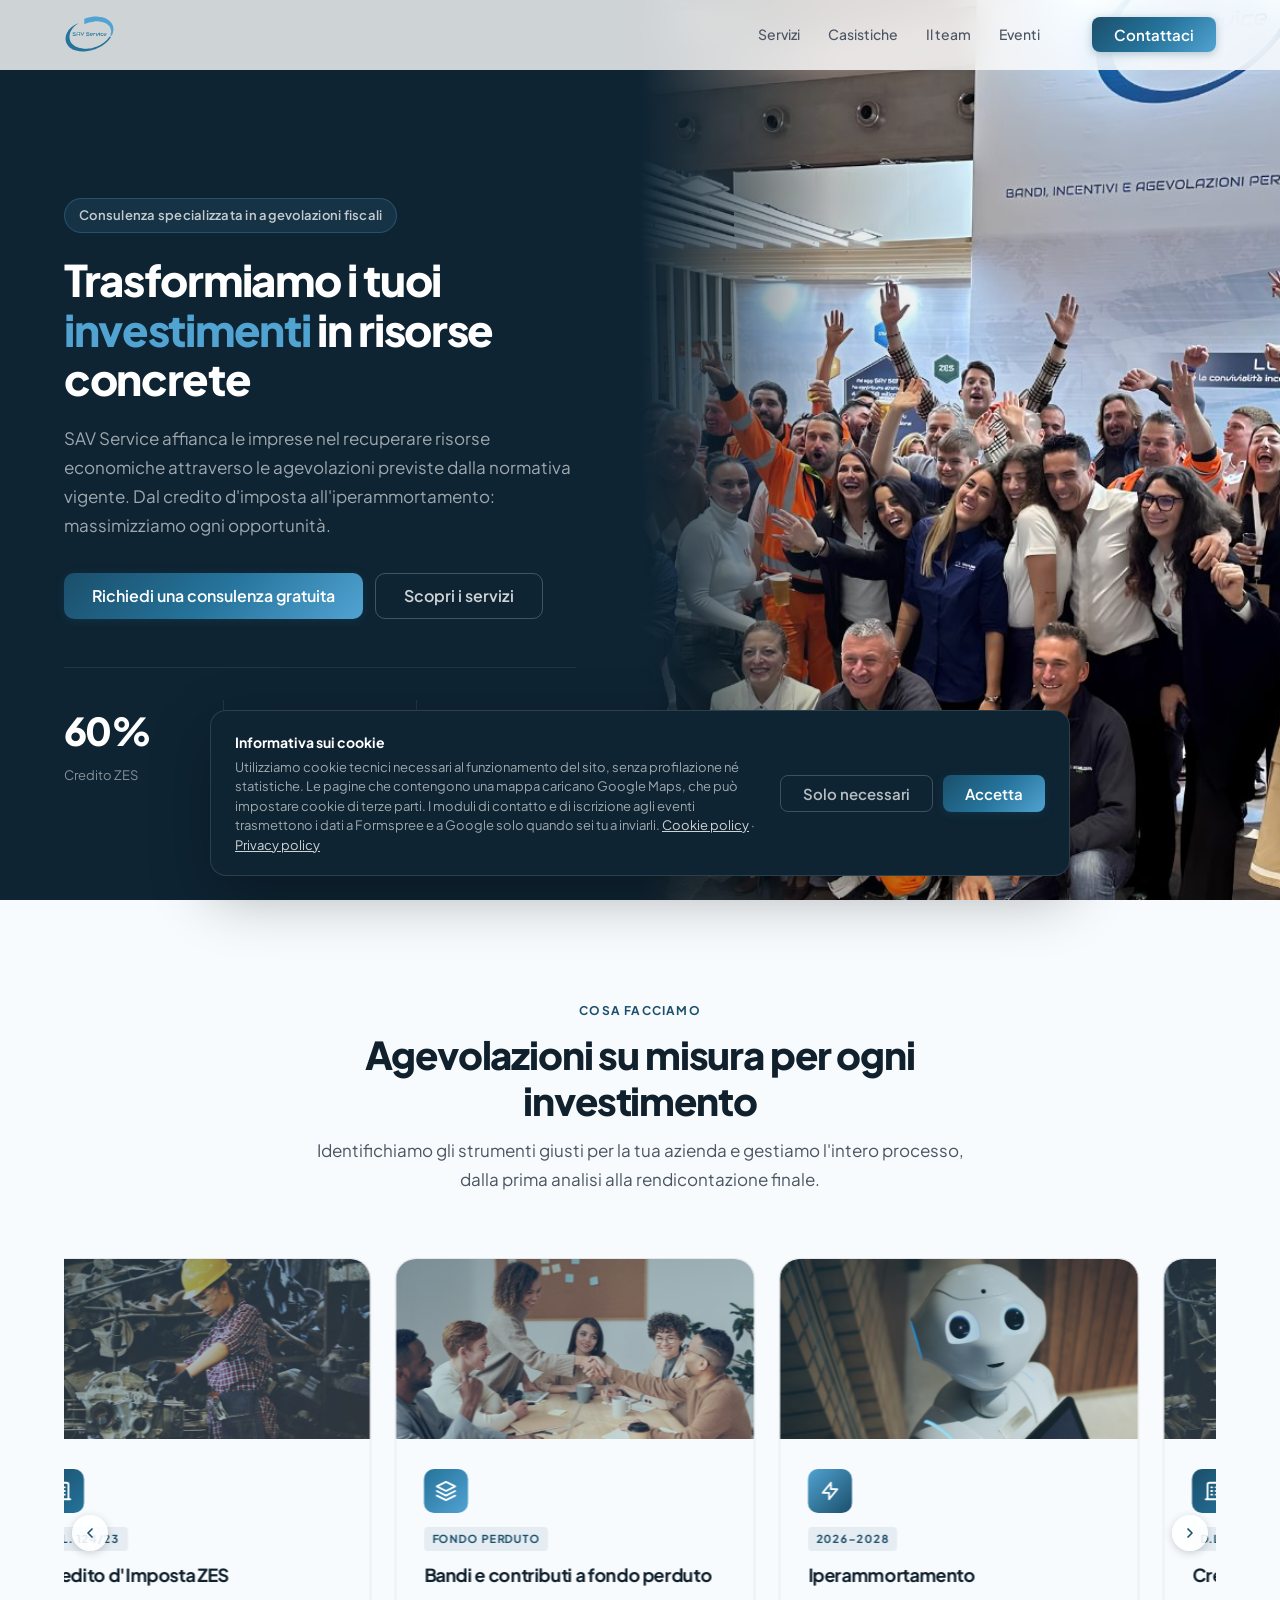
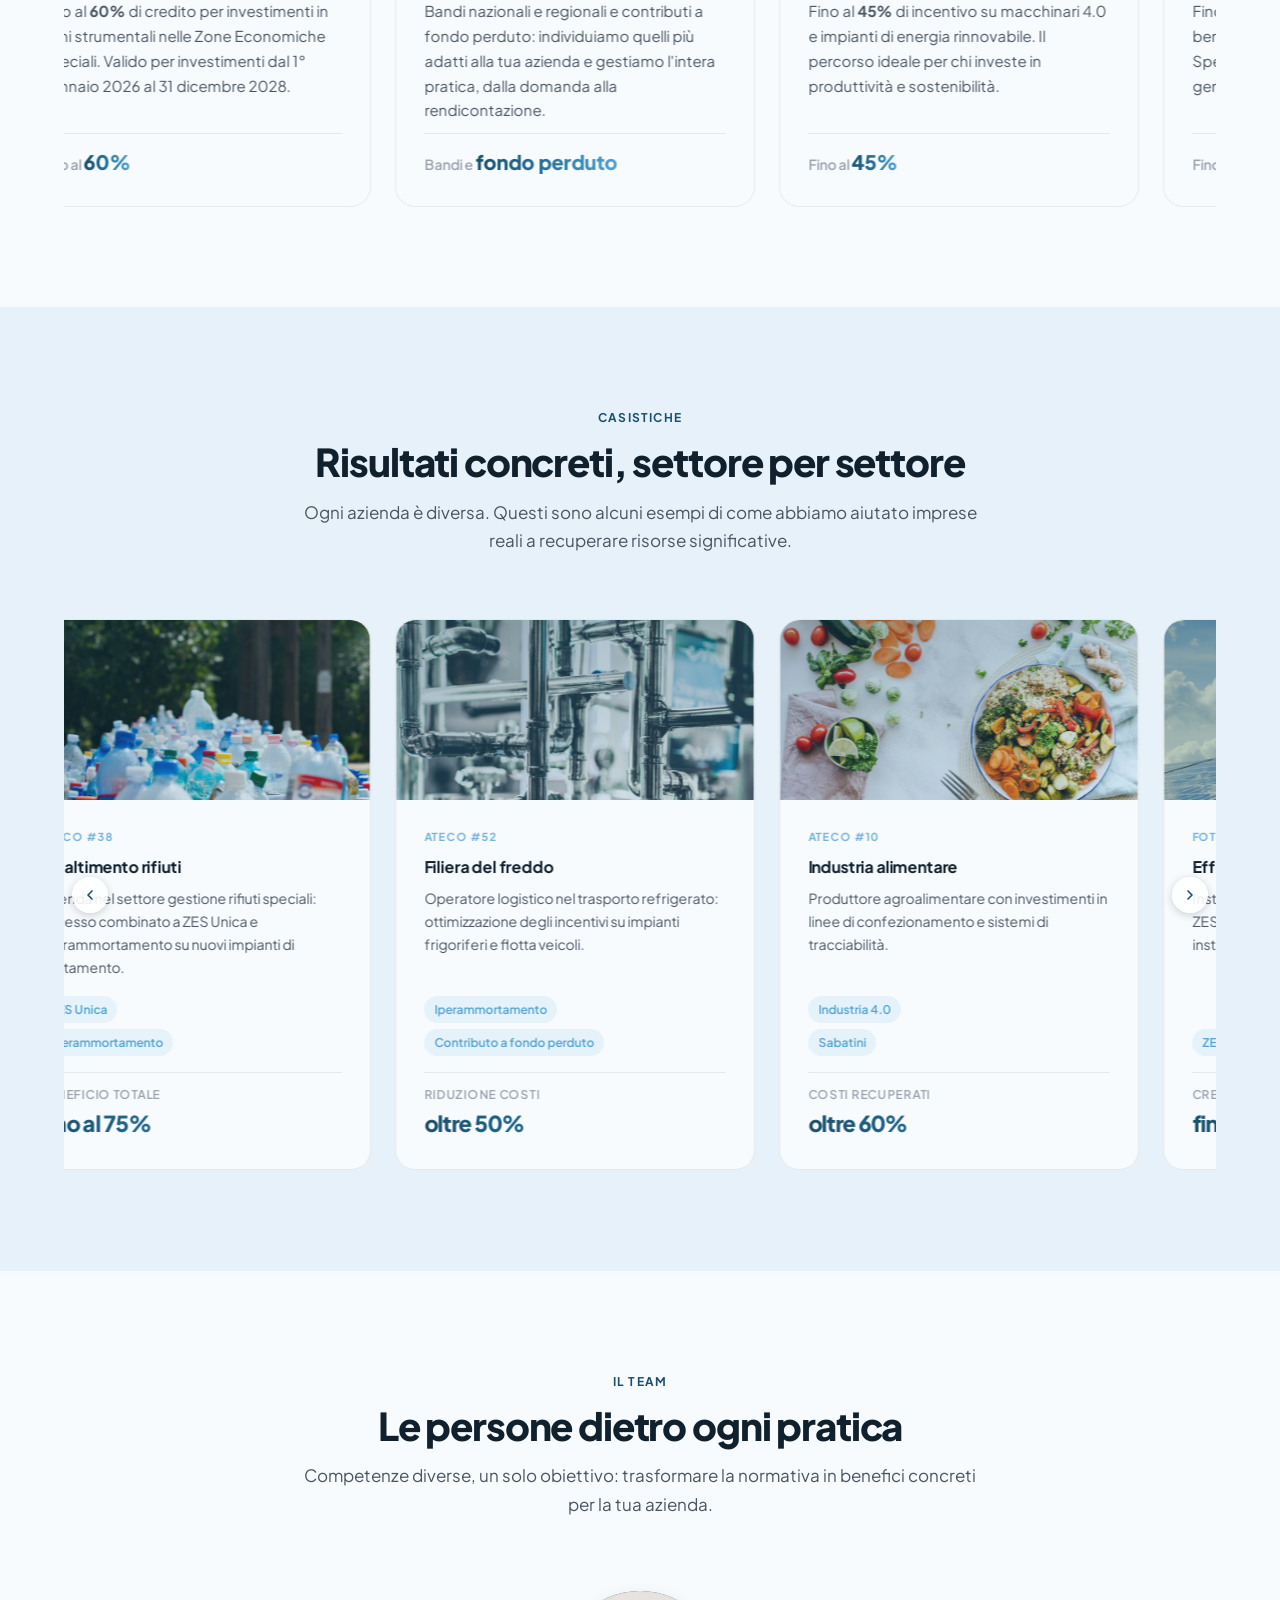
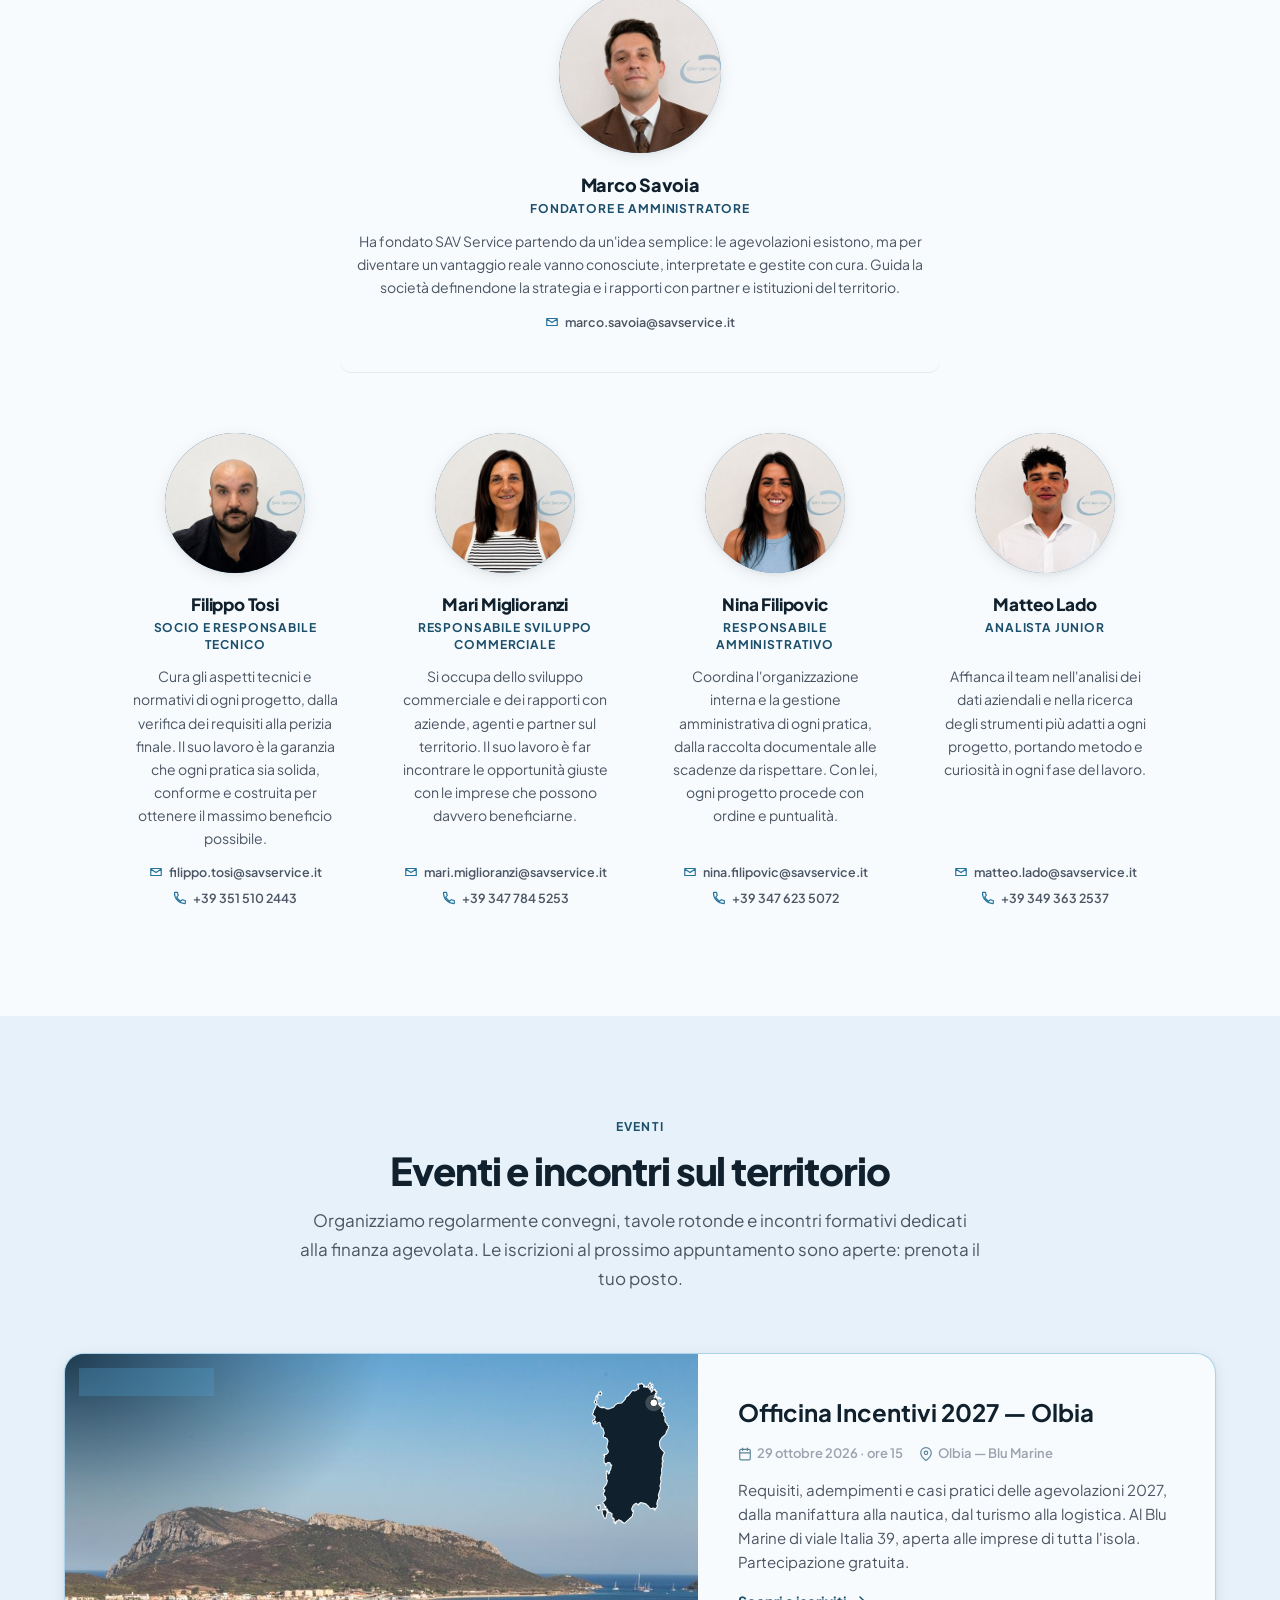
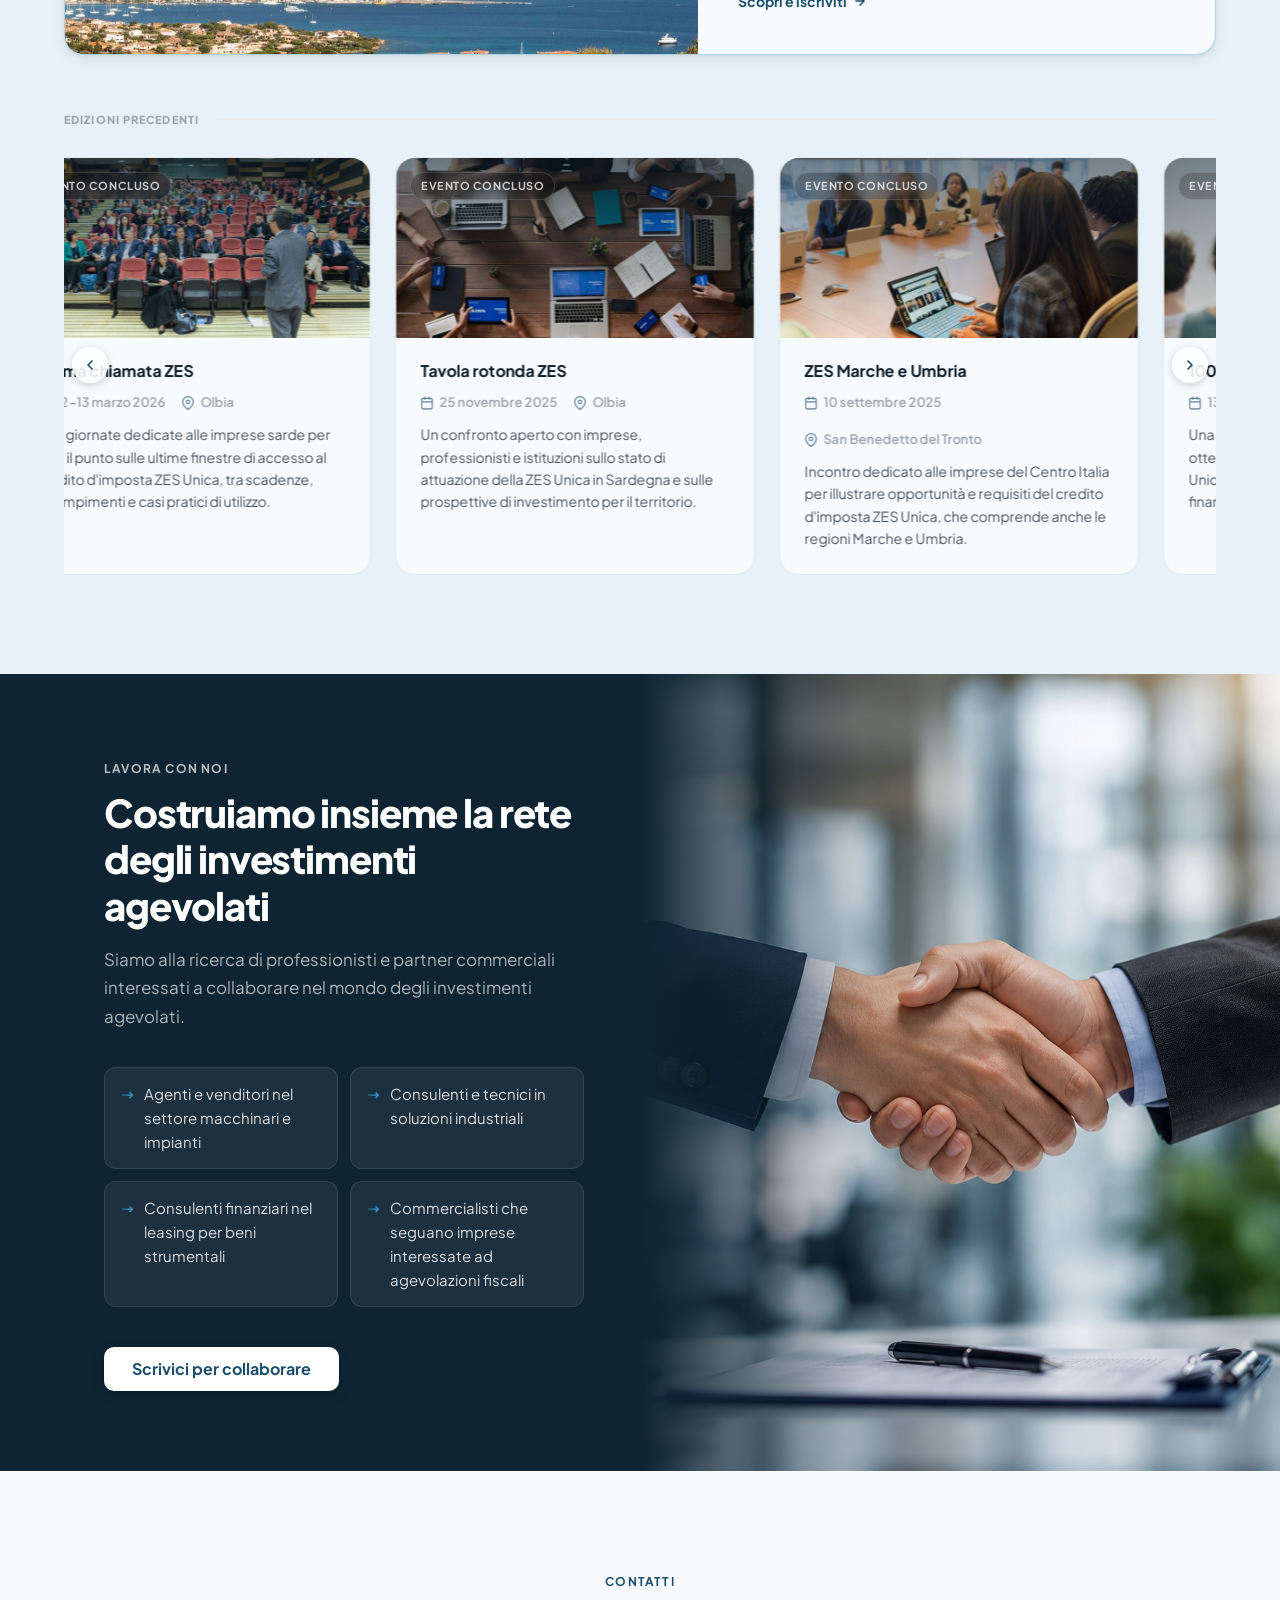
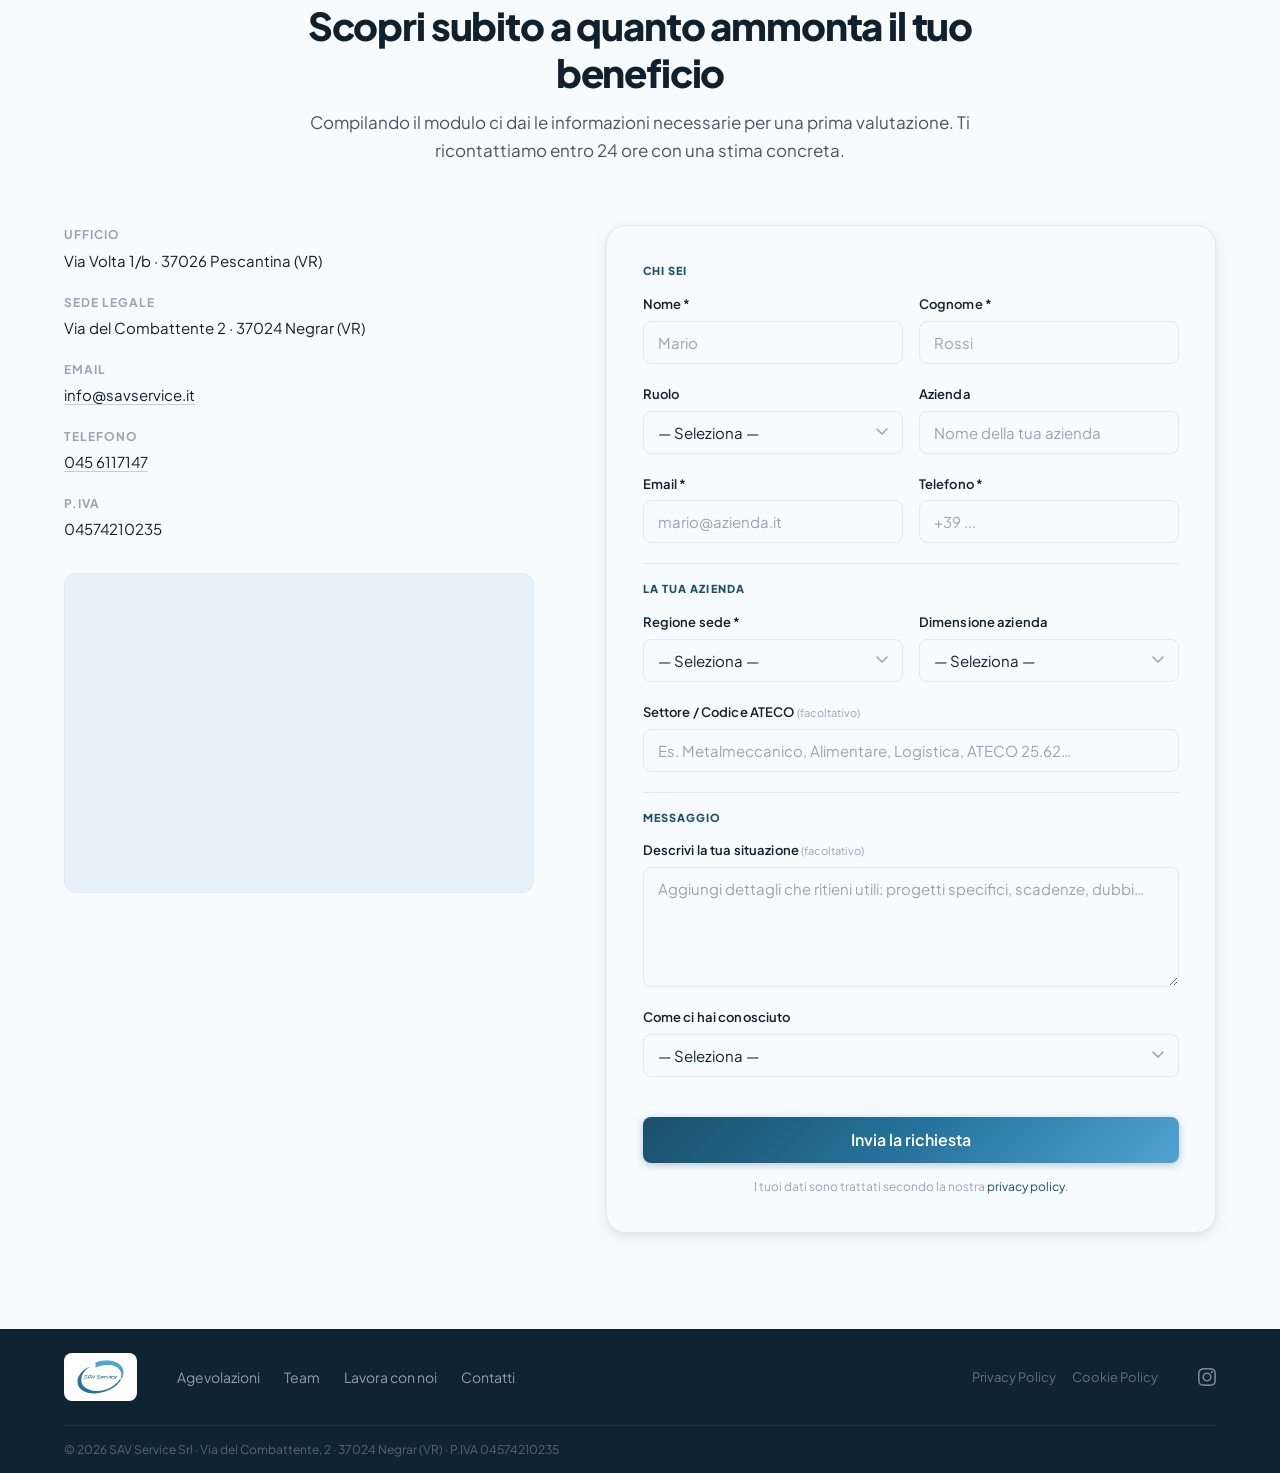
==== commit 6197b564: "fix: sagoma della Sardegna più piccola, nell'angolo in alto a destra Ridotta del 30% e spostata dal " ====
--- a/index.html
+++ b/index.html
@@ -30,7 +30,7 @@
     <link rel="icon" type="image/svg+xml" href="assets/favicon.svg?v=2">
     <link rel="alternate icon" href="assets/favicon.svg?v=2">
 
-    <link rel="stylesheet" href="css/style.css?v=53">
+    <link rel="stylesheet" href="css/style.css?v=54">
 </head>
 <body>
 
--- a/css/style.css
+++ b/css/style.css
@@ -2260,17 +2260,17 @@
    sagoma dell'isola col punto sulla città, il velo del marchio che tiene
    leggibili badge e sagoma, e sotto la foto del luogo. */
 .convegno-photo-evento {
-    background-size: auto 76%, cover, cover;
+    background-size: auto 53%, cover, cover;
     /* la foto è ritagliata alta: la spostiamo verso l'alto per privilegiare
        cielo e acqua invece del primo piano */
-    background-position: right 24px center, center, center 30%;
+    background-position: right 20px top 20px, center, center 30%;
     background-repeat: no-repeat;
 }
 /* Variante speculare: mappa a sinistra e badge a destra. Serve quando il
    soggetto della foto occupa il lato destro e la sagoma ci finirebbe
    sopra. */
 .convegno-photo-evento-specchiata {
-    background-position: left 24px center, center, center 30%;
+    background-position: left 20px top 20px, center, center 30%;
 }
 .convegno-photo-evento-specchiata .convegno-badge {
     left: auto;
@@ -2285,11 +2285,11 @@
 }
 @media (max-width: 768px) {
     .convegno-photo-evento {
-        background-size: auto 70%, cover, cover;
-        background-position: right 16px center, center, center 30%;
+        background-size: auto 49%, cover, cover;
+        background-position: right 14px top 14px, center, center 30%;
     }
     .convegno-photo-evento-specchiata {
-        background-position: left 16px center, center, center 30%;
+        background-position: left 14px top 14px, center, center 30%;
     }
 }
 
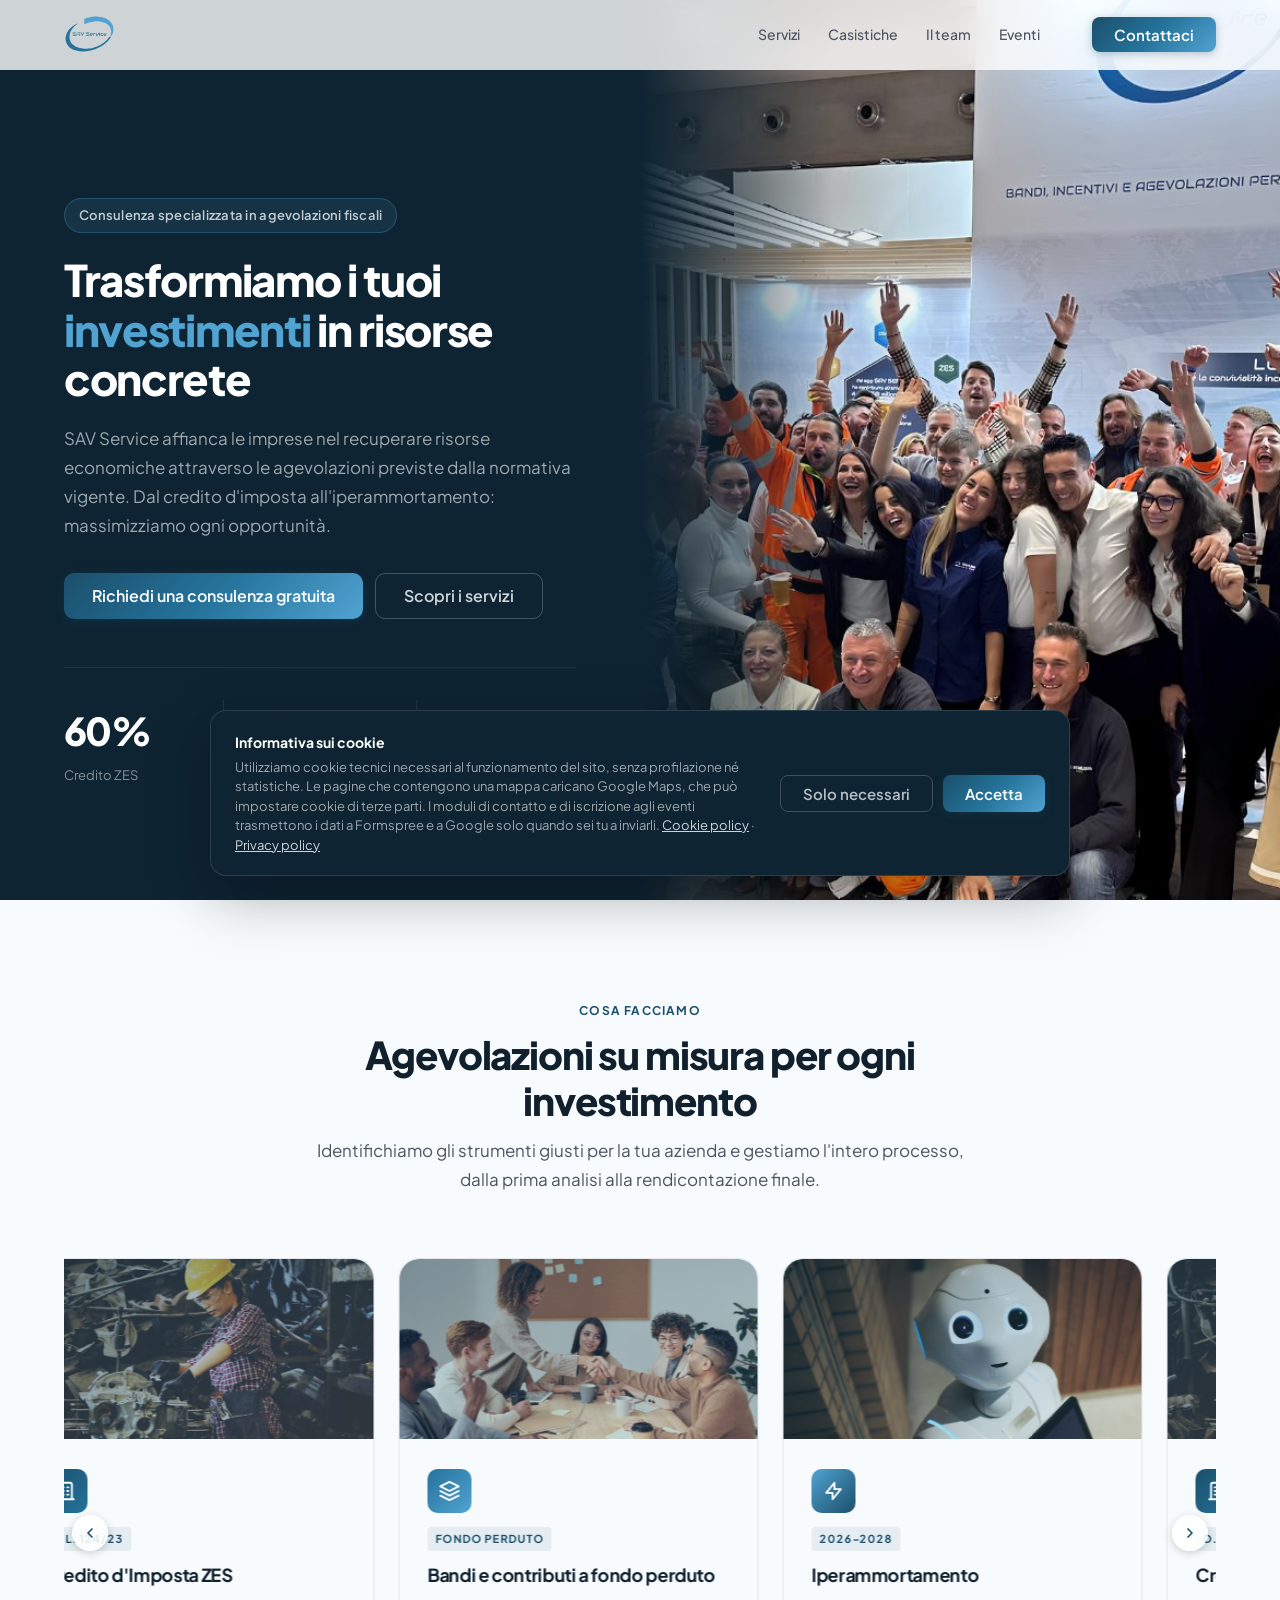
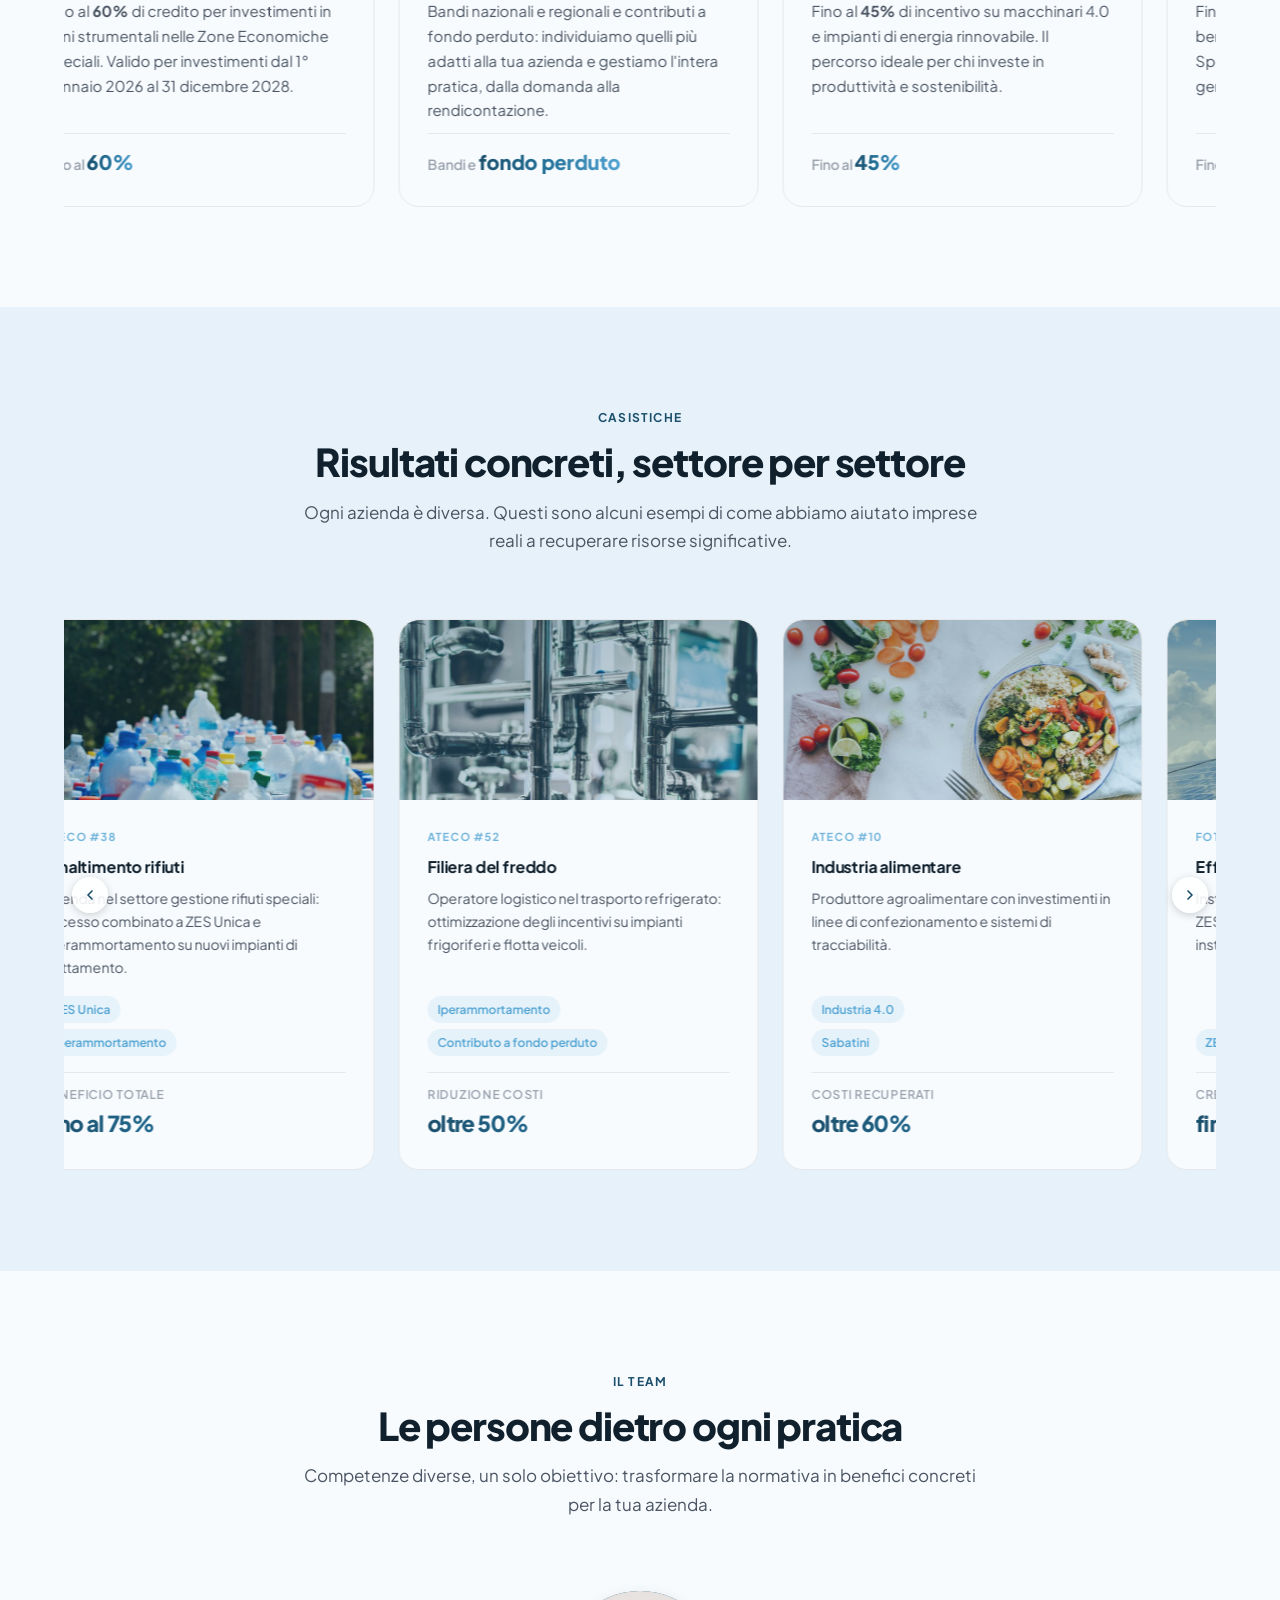
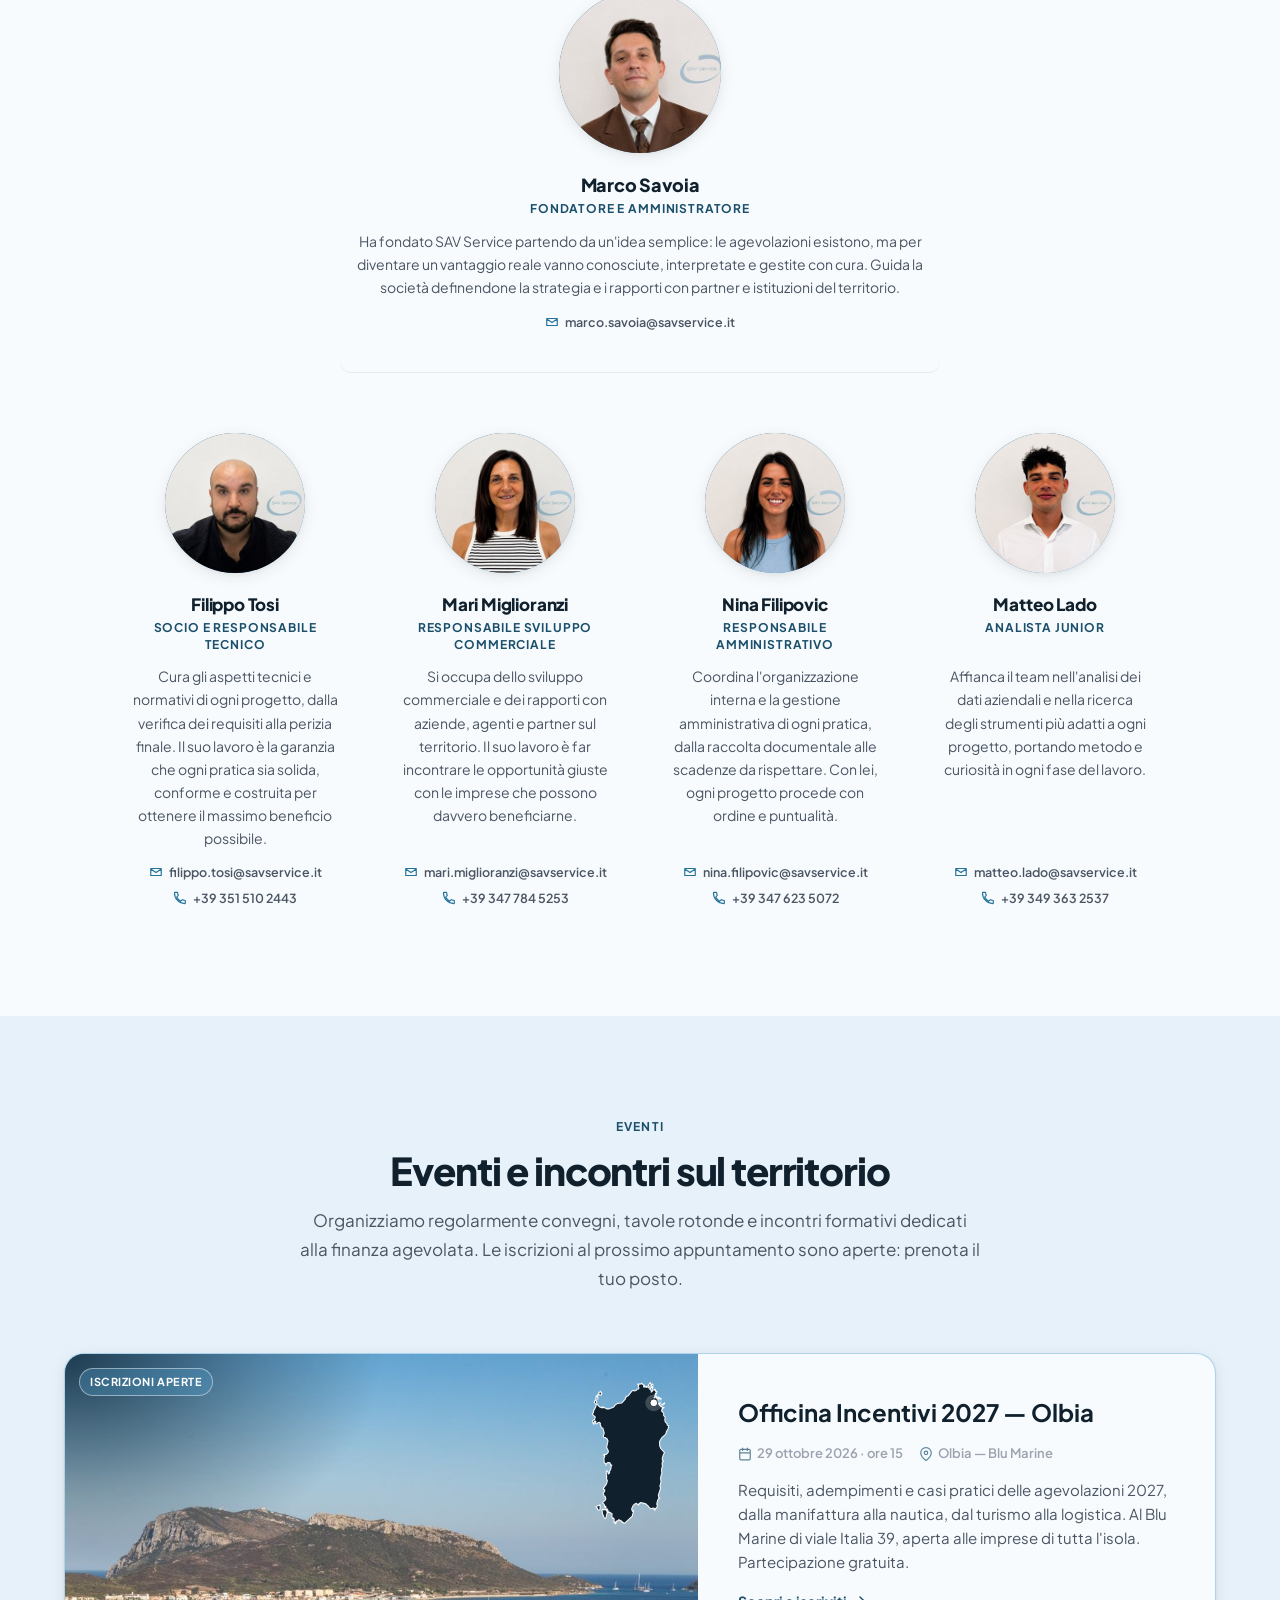
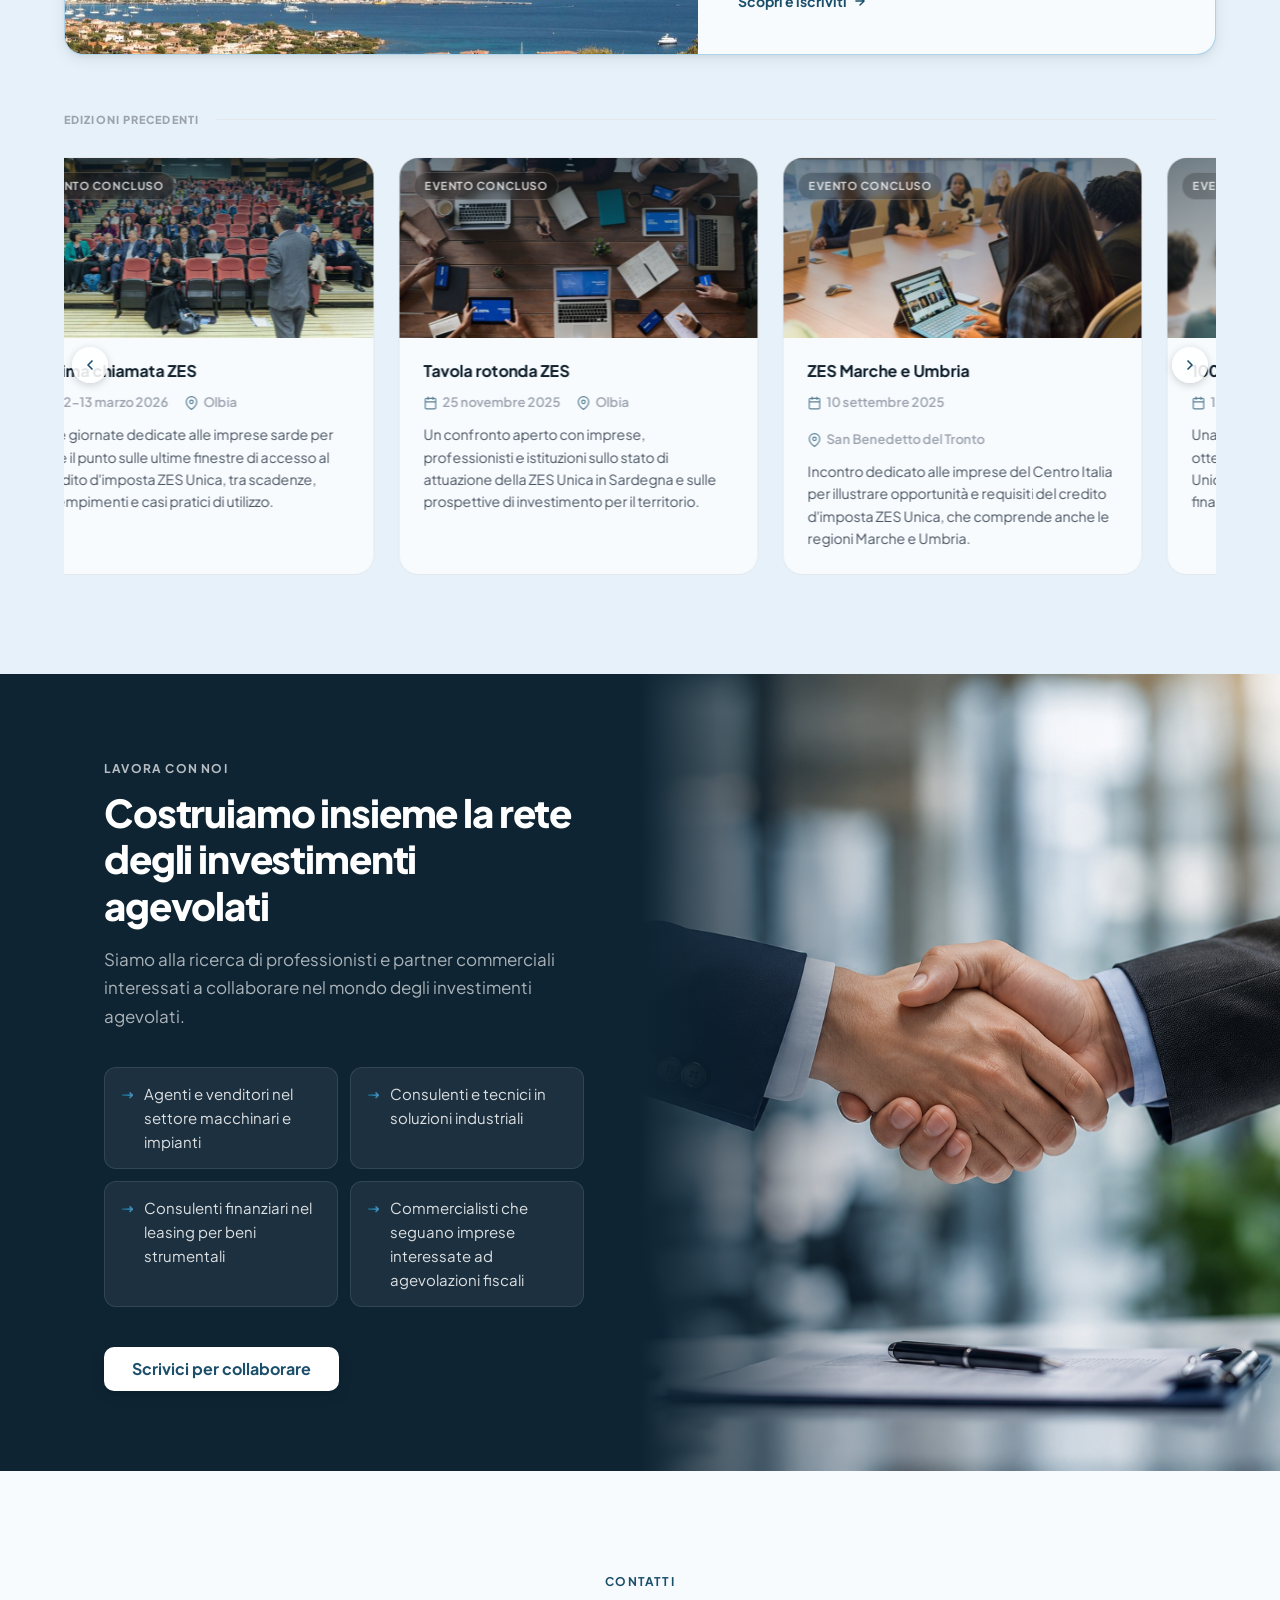
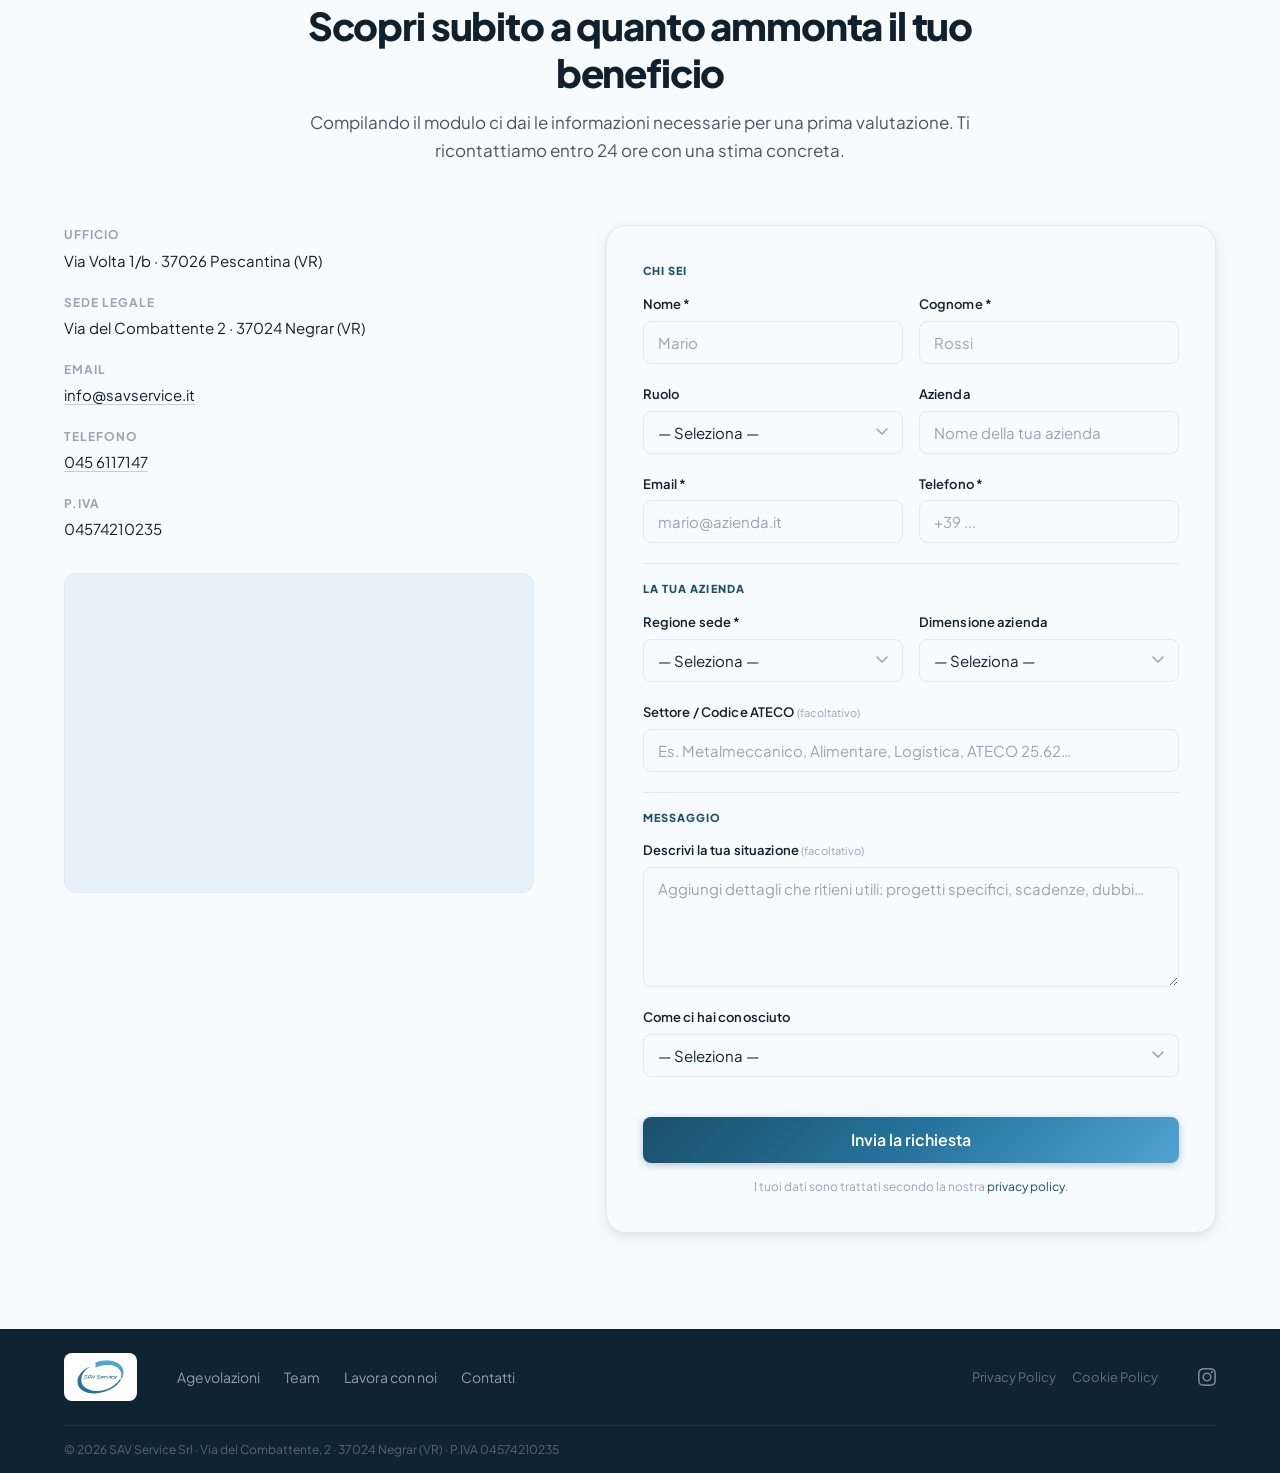
==== commit 8709a47f: "fix: link telefonici del team con l'ultima cifra mancante Co-Authored-By: Claude Opus 5.5 <noreply@a" ====
--- a/index.html
+++ b/index.html
@@ -233,7 +233,7 @@
                     <p class="team-bio">Cura gli aspetti tecnici e normativi di ogni progetto, dalla verifica dei requisiti alla perizia finale. Il suo lavoro è la garanzia che ogni pratica sia solida, conforme e costruita per ottenere il massimo beneficio possibile.</p>
                     <div class="team-contacts">
                         <a href="mailto:filippo.tosi@savservice.it" onclick="event.stopPropagation()"><svg width="14" height="14" viewBox="0 0 24 24" fill="none"><path stroke="currentColor" stroke-width="2" stroke-linecap="round" stroke-linejoin="round" d="M3 6h18v12H3zM3 7l9 6 9-6"/></svg><span>filippo.tosi@savservice.it</span></a>
-                        <a href="tel:+39351510244" onclick="event.stopPropagation()"><svg width="14" height="14" viewBox="0 0 24 24" fill="none"><path stroke="currentColor" stroke-width="2" stroke-linecap="round" stroke-linejoin="round" d="M6.6 10.8a15 15 0 0 0 6.6 6.6l2.2-2.2c.3-.3.7-.4 1-.2 1.2.5 2.4.8 3.7.9.6 0 1 .5 1 1v3.6c0 .6-.5 1-1 1C10.6 21.5 2.5 13.4 2.5 3.3c0-.6.5-1 1-1H7c.6 0 1 .5 1 1 .1 1.3.4 2.5.9 3.7.1.4 0 .8-.2 1l-2.1 2.1z"/></svg><span>+39 351 510 2443</span></a>
+                        <a href="tel:+393515102443" onclick="event.stopPropagation()"><svg width="14" height="14" viewBox="0 0 24 24" fill="none"><path stroke="currentColor" stroke-width="2" stroke-linecap="round" stroke-linejoin="round" d="M6.6 10.8a15 15 0 0 0 6.6 6.6l2.2-2.2c.3-.3.7-.4 1-.2 1.2.5 2.4.8 3.7.9.6 0 1 .5 1 1v3.6c0 .6-.5 1-1 1C10.6 21.5 2.5 13.4 2.5 3.3c0-.6.5-1 1-1H7c.6 0 1 .5 1 1 .1 1.3.4 2.5.9 3.7.1.4 0 .8-.2 1l-2.1 2.1z"/></svg><span>+39 351 510 2443</span></a>
                     </div>
                 </div>
                 <div class="team-card" data-team-card tabindex="0" role="button" aria-haspopup="dialog"
@@ -247,7 +247,7 @@
                     <p class="team-bio">Si occupa dello sviluppo commerciale e dei rapporti con aziende, agenti e partner sul territorio. Il suo lavoro è far incontrare le opportunità giuste con le imprese che possono davvero beneficiarne.</p>
                     <div class="team-contacts">
                         <a href="mailto:mari.miglioranzi@savservice.it" onclick="event.stopPropagation()"><svg width="14" height="14" viewBox="0 0 24 24" fill="none"><path stroke="currentColor" stroke-width="2" stroke-linecap="round" stroke-linejoin="round" d="M3 6h18v12H3zM3 7l9 6 9-6"/></svg><span>mari.miglioranzi@savservice.it</span></a>
-                        <a href="tel:+39347784525" onclick="event.stopPropagation()"><svg width="14" height="14" viewBox="0 0 24 24" fill="none"><path stroke="currentColor" stroke-width="2" stroke-linecap="round" stroke-linejoin="round" d="M6.6 10.8a15 15 0 0 0 6.6 6.6l2.2-2.2c.3-.3.7-.4 1-.2 1.2.5 2.4.8 3.7.9.6 0 1 .5 1 1v3.6c0 .6-.5 1-1 1C10.6 21.5 2.5 13.4 2.5 3.3c0-.6.5-1 1-1H7c.6 0 1 .5 1 1 .1 1.3.4 2.5.9 3.7.1.4 0 .8-.2 1l-2.1 2.1z"/></svg><span>+39 347 784 5253</span></a>
+                        <a href="tel:+393477845253" onclick="event.stopPropagation()"><svg width="14" height="14" viewBox="0 0 24 24" fill="none"><path stroke="currentColor" stroke-width="2" stroke-linecap="round" stroke-linejoin="round" d="M6.6 10.8a15 15 0 0 0 6.6 6.6l2.2-2.2c.3-.3.7-.4 1-.2 1.2.5 2.4.8 3.7.9.6 0 1 .5 1 1v3.6c0 .6-.5 1-1 1C10.6 21.5 2.5 13.4 2.5 3.3c0-.6.5-1 1-1H7c.6 0 1 .5 1 1 .1 1.3.4 2.5.9 3.7.1.4 0 .8-.2 1l-2.1 2.1z"/></svg><span>+39 347 784 5253</span></a>
                     </div>
                 </div>
                 <div class="team-card" data-team-card tabindex="0" role="button" aria-haspopup="dialog"
@@ -261,7 +261,7 @@
                     <p class="team-bio">Coordina l'organizzazione interna e la gestione amministrativa di ogni pratica, dalla raccolta documentale alle scadenze da rispettare. Con lei, ogni progetto procede con ordine e puntualità.</p>
                     <div class="team-contacts">
                         <a href="mailto:nina.filipovic@savservice.it" onclick="event.stopPropagation()"><svg width="14" height="14" viewBox="0 0 24 24" fill="none"><path stroke="currentColor" stroke-width="2" stroke-linecap="round" stroke-linejoin="round" d="M3 6h18v12H3zM3 7l9 6 9-6"/></svg><span>nina.filipovic@savservice.it</span></a>
-                        <a href="tel:+39347623507" onclick="event.stopPropagation()"><svg width="14" height="14" viewBox="0 0 24 24" fill="none"><path stroke="currentColor" stroke-width="2" stroke-linecap="round" stroke-linejoin="round" d="M6.6 10.8a15 15 0 0 0 6.6 6.6l2.2-2.2c.3-.3.7-.4 1-.2 1.2.5 2.4.8 3.7.9.6 0 1 .5 1 1v3.6c0 .6-.5 1-1 1C10.6 21.5 2.5 13.4 2.5 3.3c0-.6.5-1 1-1H7c.6 0 1 .5 1 1 .1 1.3.4 2.5.9 3.7.1.4 0 .8-.2 1l-2.1 2.1z"/></svg><span>+39 347 623 5072</span></a>
+                        <a href="tel:+393476235072" onclick="event.stopPropagation()"><svg width="14" height="14" viewBox="0 0 24 24" fill="none"><path stroke="currentColor" stroke-width="2" stroke-linecap="round" stroke-linejoin="round" d="M6.6 10.8a15 15 0 0 0 6.6 6.6l2.2-2.2c.3-.3.7-.4 1-.2 1.2.5 2.4.8 3.7.9.6 0 1 .5 1 1v3.6c0 .6-.5 1-1 1C10.6 21.5 2.5 13.4 2.5 3.3c0-.6.5-1 1-1H7c.6 0 1 .5 1 1 .1 1.3.4 2.5.9 3.7.1.4 0 .8-.2 1l-2.1 2.1z"/></svg><span>+39 347 623 5072</span></a>
                     </div>
                 </div>
                 <div class="team-card" data-team-card tabindex="0" role="button" aria-haspopup="dialog"
@@ -275,7 +275,7 @@
                     <p class="team-bio">Affianca il team nell'analisi dei dati aziendali e nella ricerca degli strumenti più adatti a ogni progetto, portando metodo e curiosità in ogni fase del lavoro.</p>
                     <div class="team-contacts">
                         <a href="mailto:matteo.lado@savservice.it" onclick="event.stopPropagation()"><svg width="14" height="14" viewBox="0 0 24 24" fill="none"><path stroke="currentColor" stroke-width="2" stroke-linecap="round" stroke-linejoin="round" d="M3 6h18v12H3zM3 7l9 6 9-6"/></svg><span>matteo.lado@savservice.it</span></a>
-                        <a href="tel:+39349363253" onclick="event.stopPropagation()"><svg width="14" height="14" viewBox="0 0 24 24" fill="none"><path stroke="currentColor" stroke-width="2" stroke-linecap="round" stroke-linejoin="round" d="M6.6 10.8a15 15 0 0 0 6.6 6.6l2.2-2.2c.3-.3.7-.4 1-.2 1.2.5 2.4.8 3.7.9.6 0 1 .5 1 1v3.6c0 .6-.5 1-1 1C10.6 21.5 2.5 13.4 2.5 3.3c0-.6.5-1 1-1H7c.6 0 1 .5 1 1 .1 1.3.4 2.5.9 3.7.1.4 0 .8-.2 1l-2.1 2.1z"/></svg><span>+39 349 363 2537</span></a>
+                        <a href="tel:+393493632537" onclick="event.stopPropagation()"><svg width="14" height="14" viewBox="0 0 24 24" fill="none"><path stroke="currentColor" stroke-width="2" stroke-linecap="round" stroke-linejoin="round" d="M6.6 10.8a15 15 0 0 0 6.6 6.6l2.2-2.2c.3-.3.7-.4 1-.2 1.2.5 2.4.8 3.7.9.6 0 1 .5 1 1v3.6c0 .6-.5 1-1 1C10.6 21.5 2.5 13.4 2.5 3.3c0-.6.5-1 1-1H7c.6 0 1 .5 1 1 .1 1.3.4 2.5.9 3.7.1.4 0 .8-.2 1l-2.1 2.1z"/></svg><span>+39 349 363 2537</span></a>
                     </div>
                 </div>
             </div>
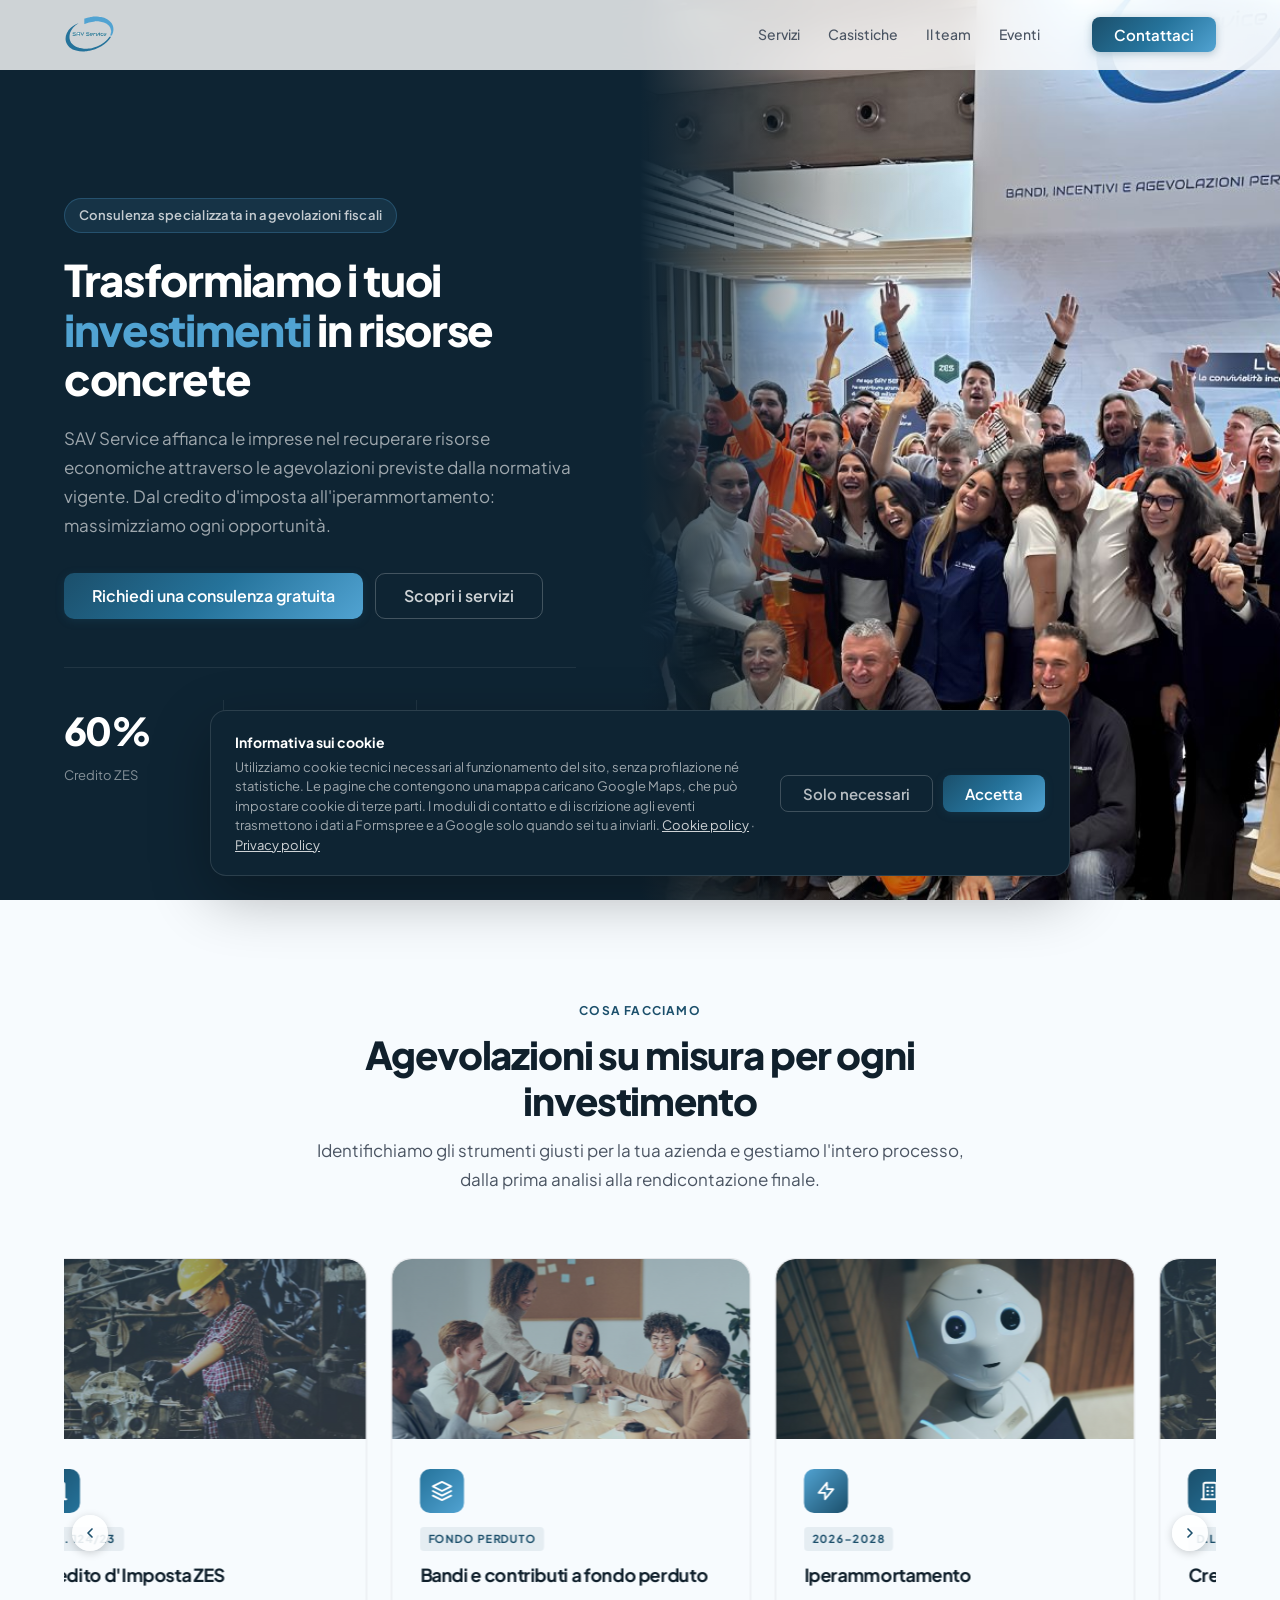
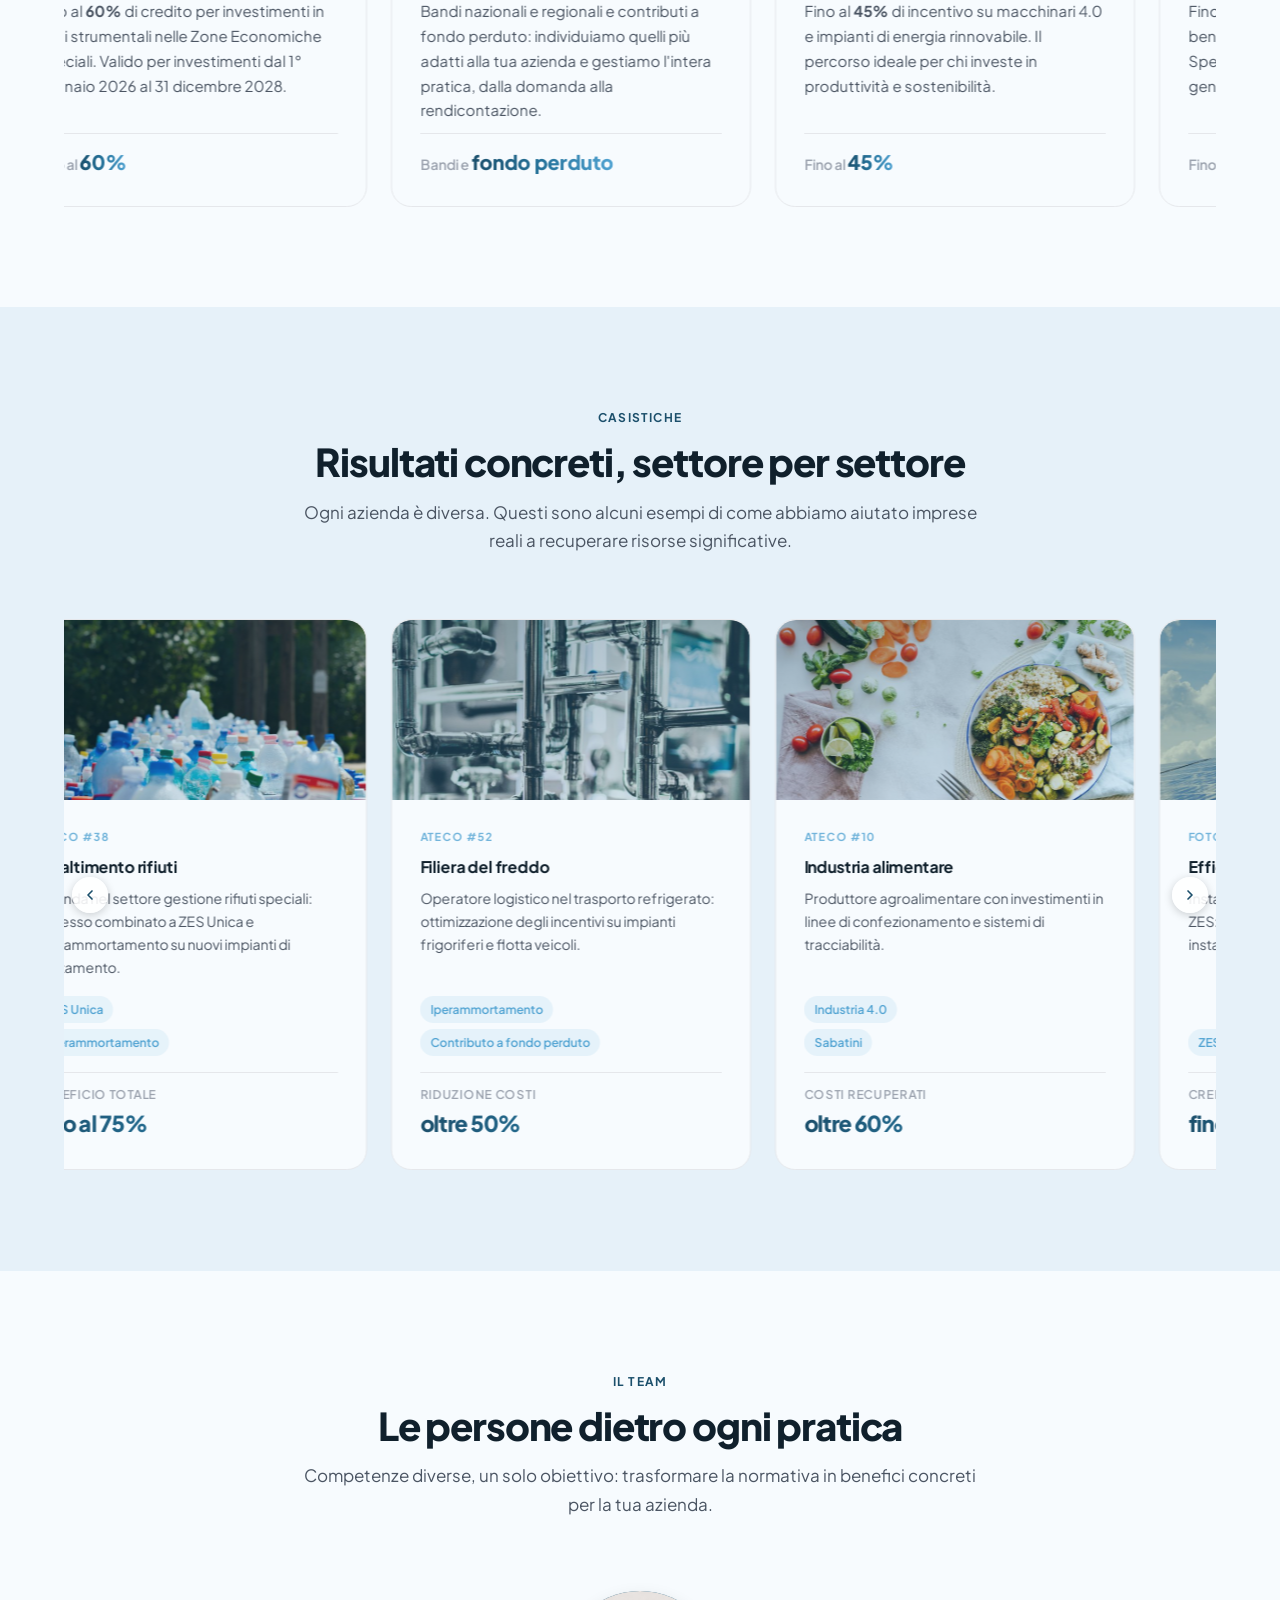
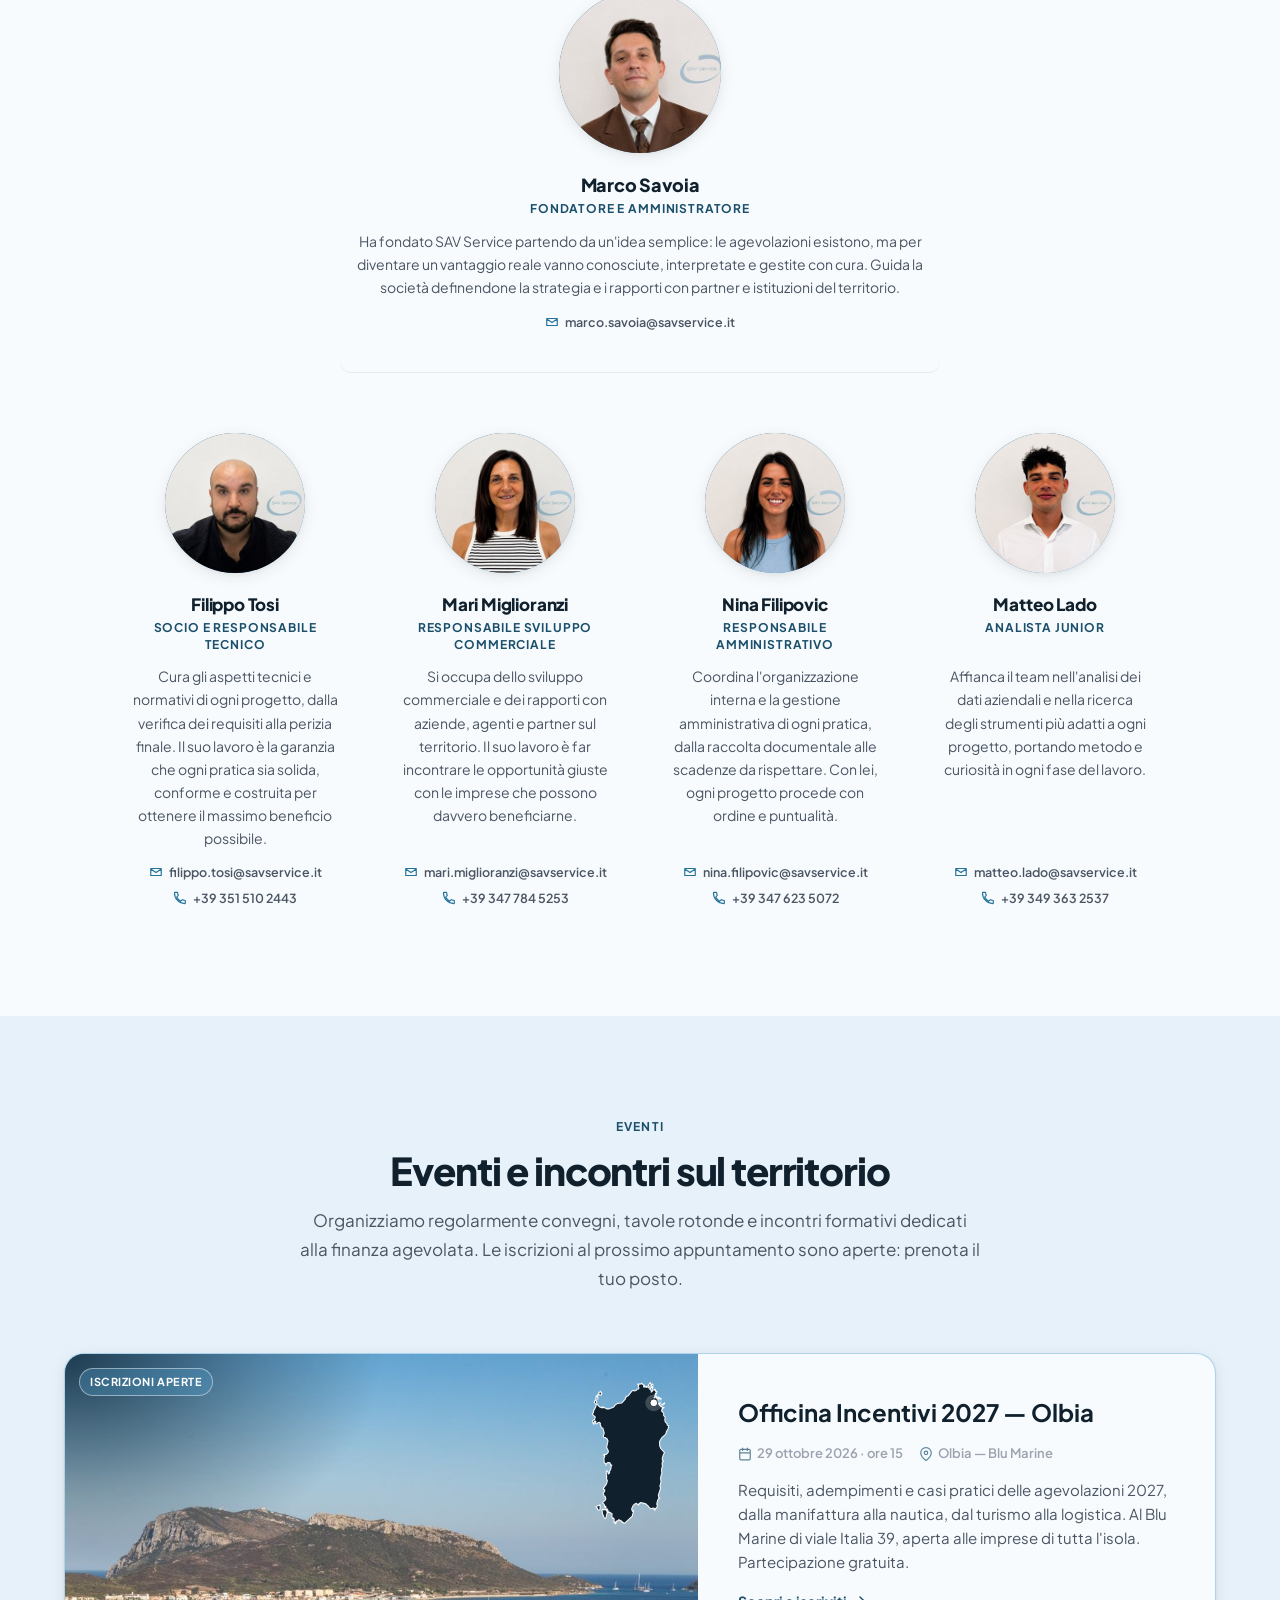
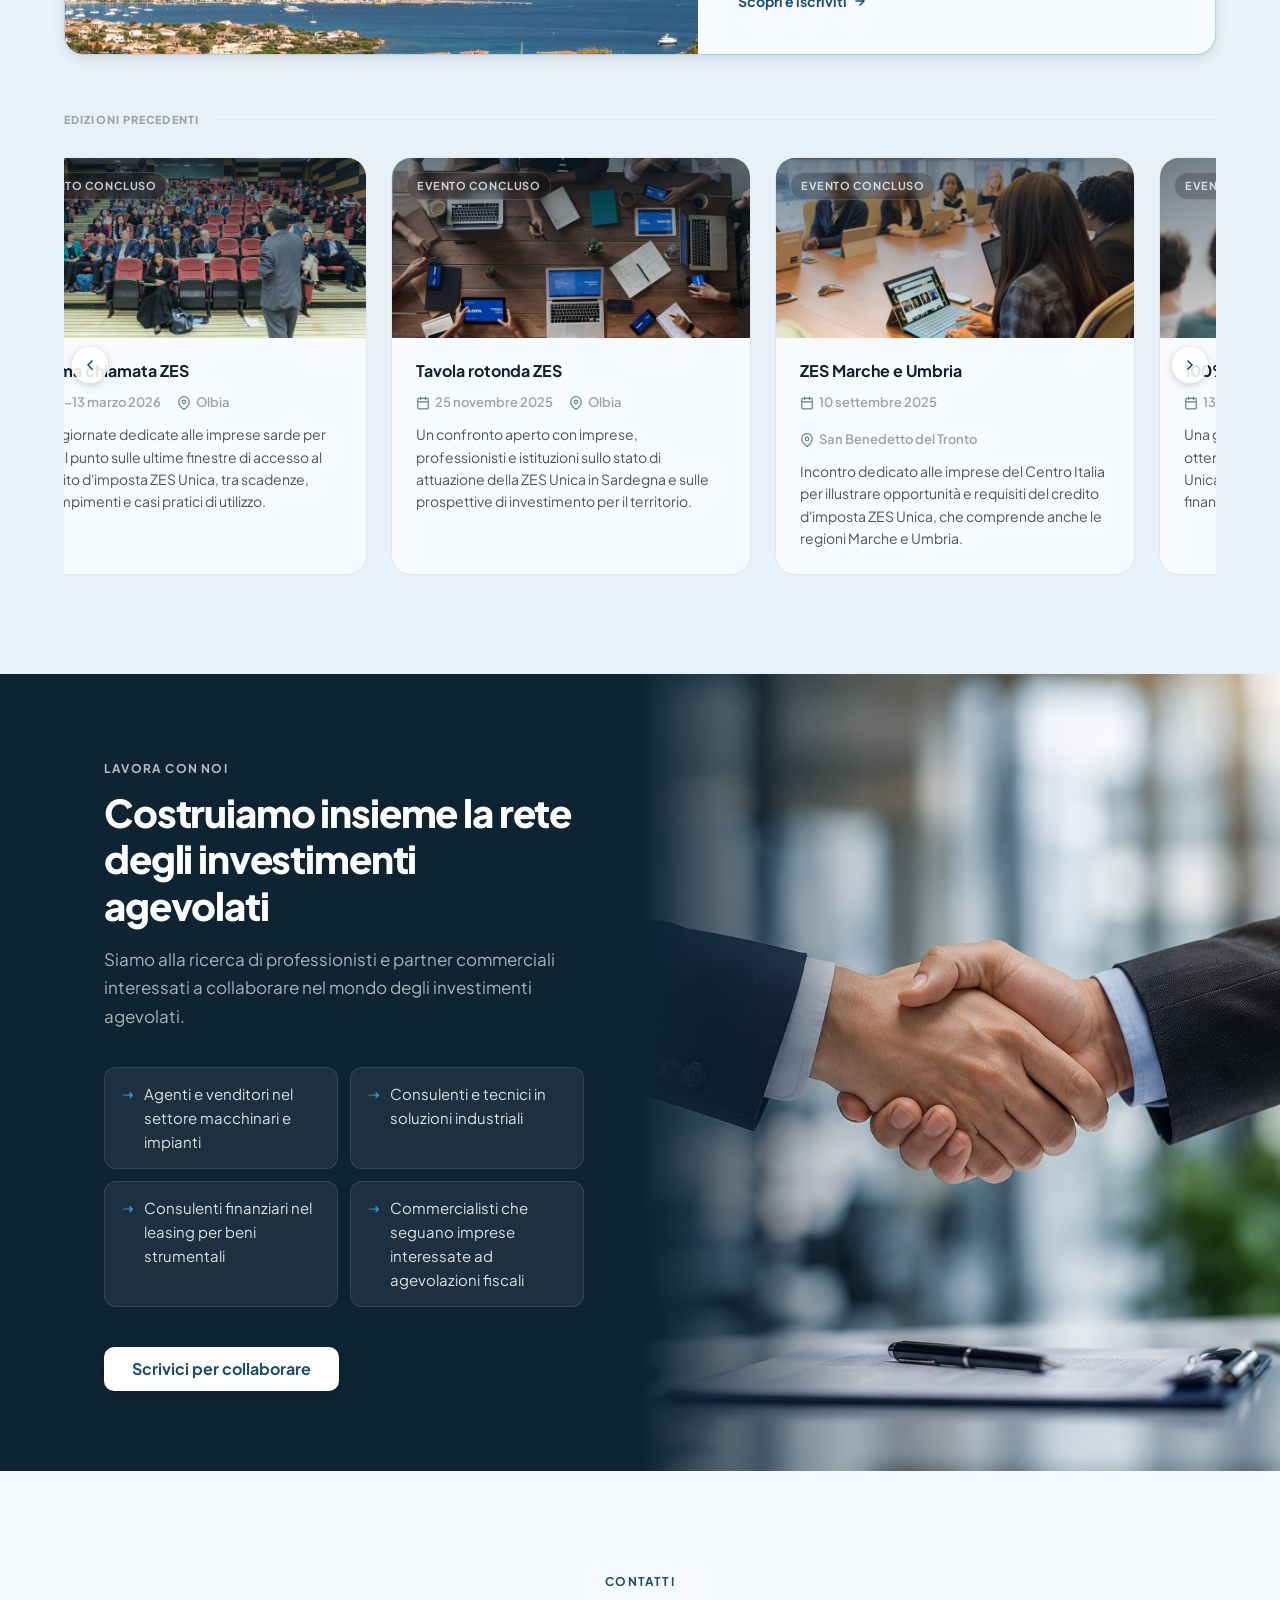
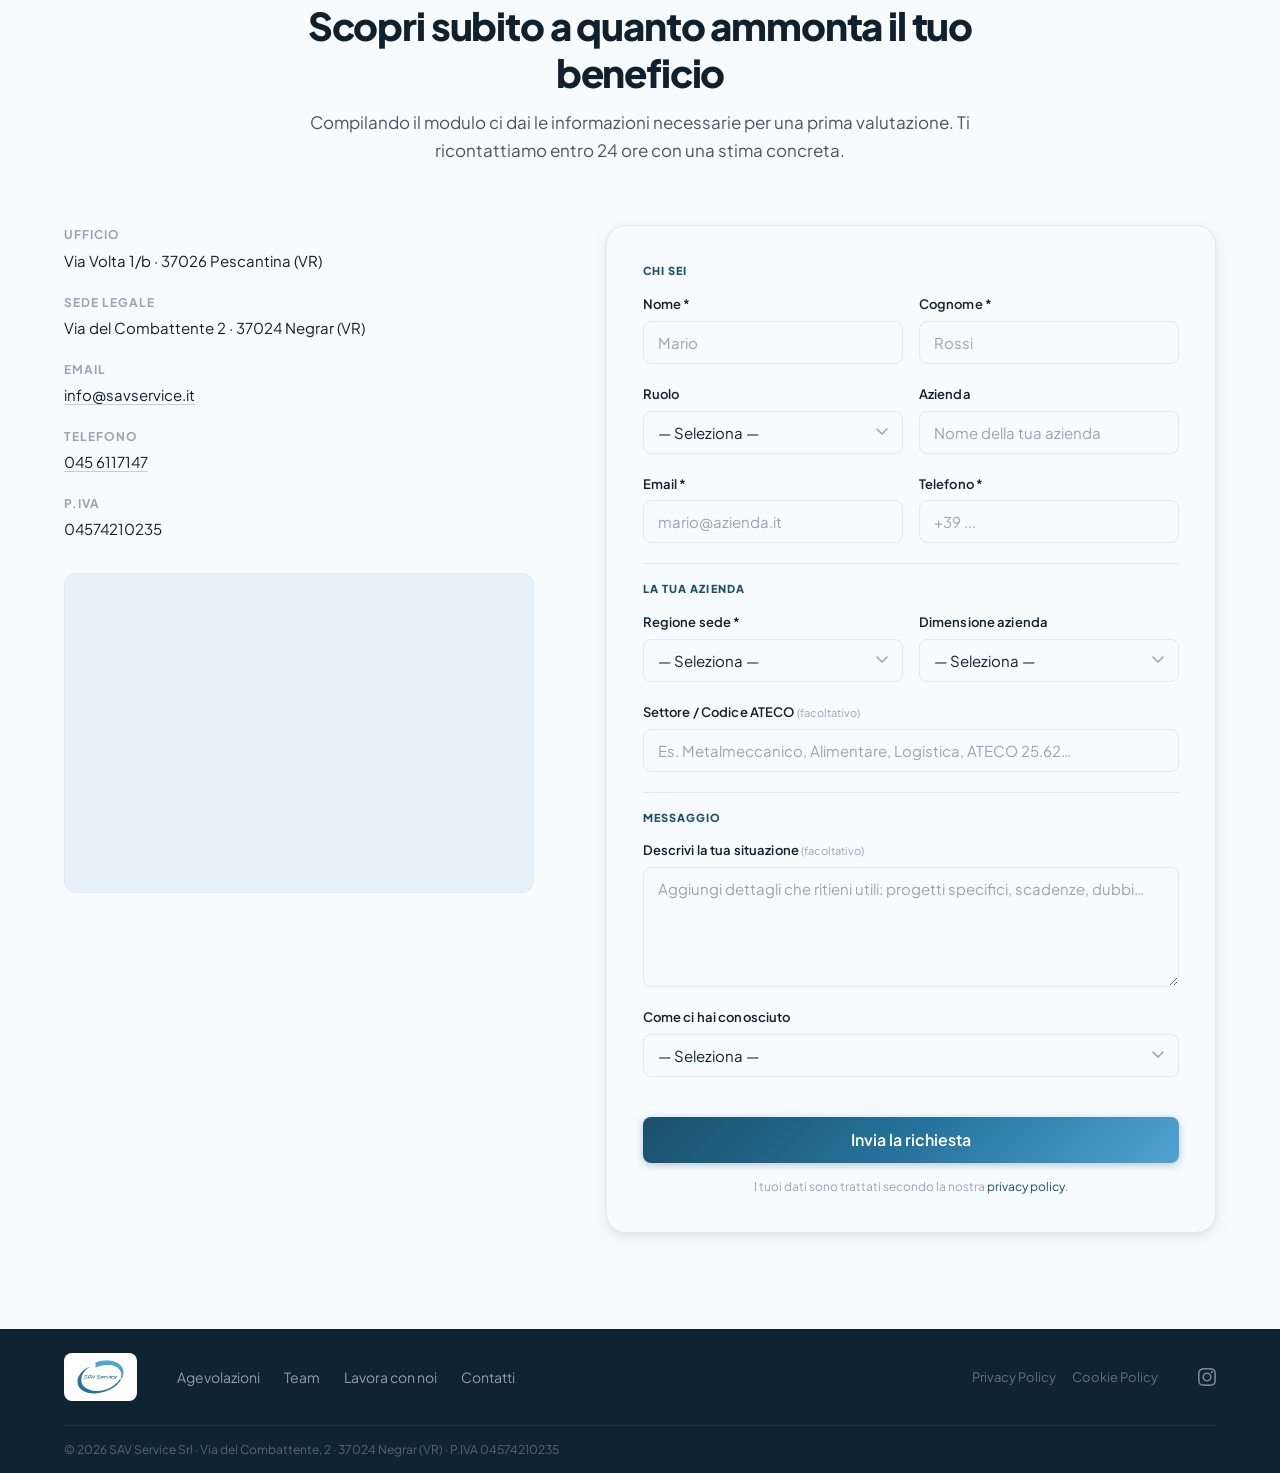
==== commit 871d62e4: "fix: pulsante di iscrizione non più coperto dal banner cookie Il form fisso (sticky) degli eventi fe" ====
--- a/index.html
+++ b/index.html
@@ -30,7 +30,7 @@
     <link rel="icon" type="image/svg+xml" href="assets/favicon.svg?v=2">
     <link rel="alternate icon" href="assets/favicon.svg?v=2">
 
-    <link rel="stylesheet" href="css/style.css?v=54">
+    <link rel="stylesheet" href="css/style.css?v=55">
 </head>
 <body>
 
--- a/css/style.css
+++ b/css/style.css
@@ -2542,7 +2542,11 @@
 }
 
 /* Colonna form (sticky) */
-.evento-form-col { position: sticky; top: calc(var(--nav-h) + 24px); }
+/* Form fisso solo se c'è spazio per tutto il modulo più il banner cookie:
+   con meno altezza il pulsante finiva fuori schermo o sotto il banner. */
+@media (min-width: 1025px) and (min-height: 1100px) {
+    .evento-form-col { position: sticky; top: calc(var(--nav-h) + 24px); }
+}
 .evento-form-card {
     background: var(--bg);
     border: 1px solid var(--border);
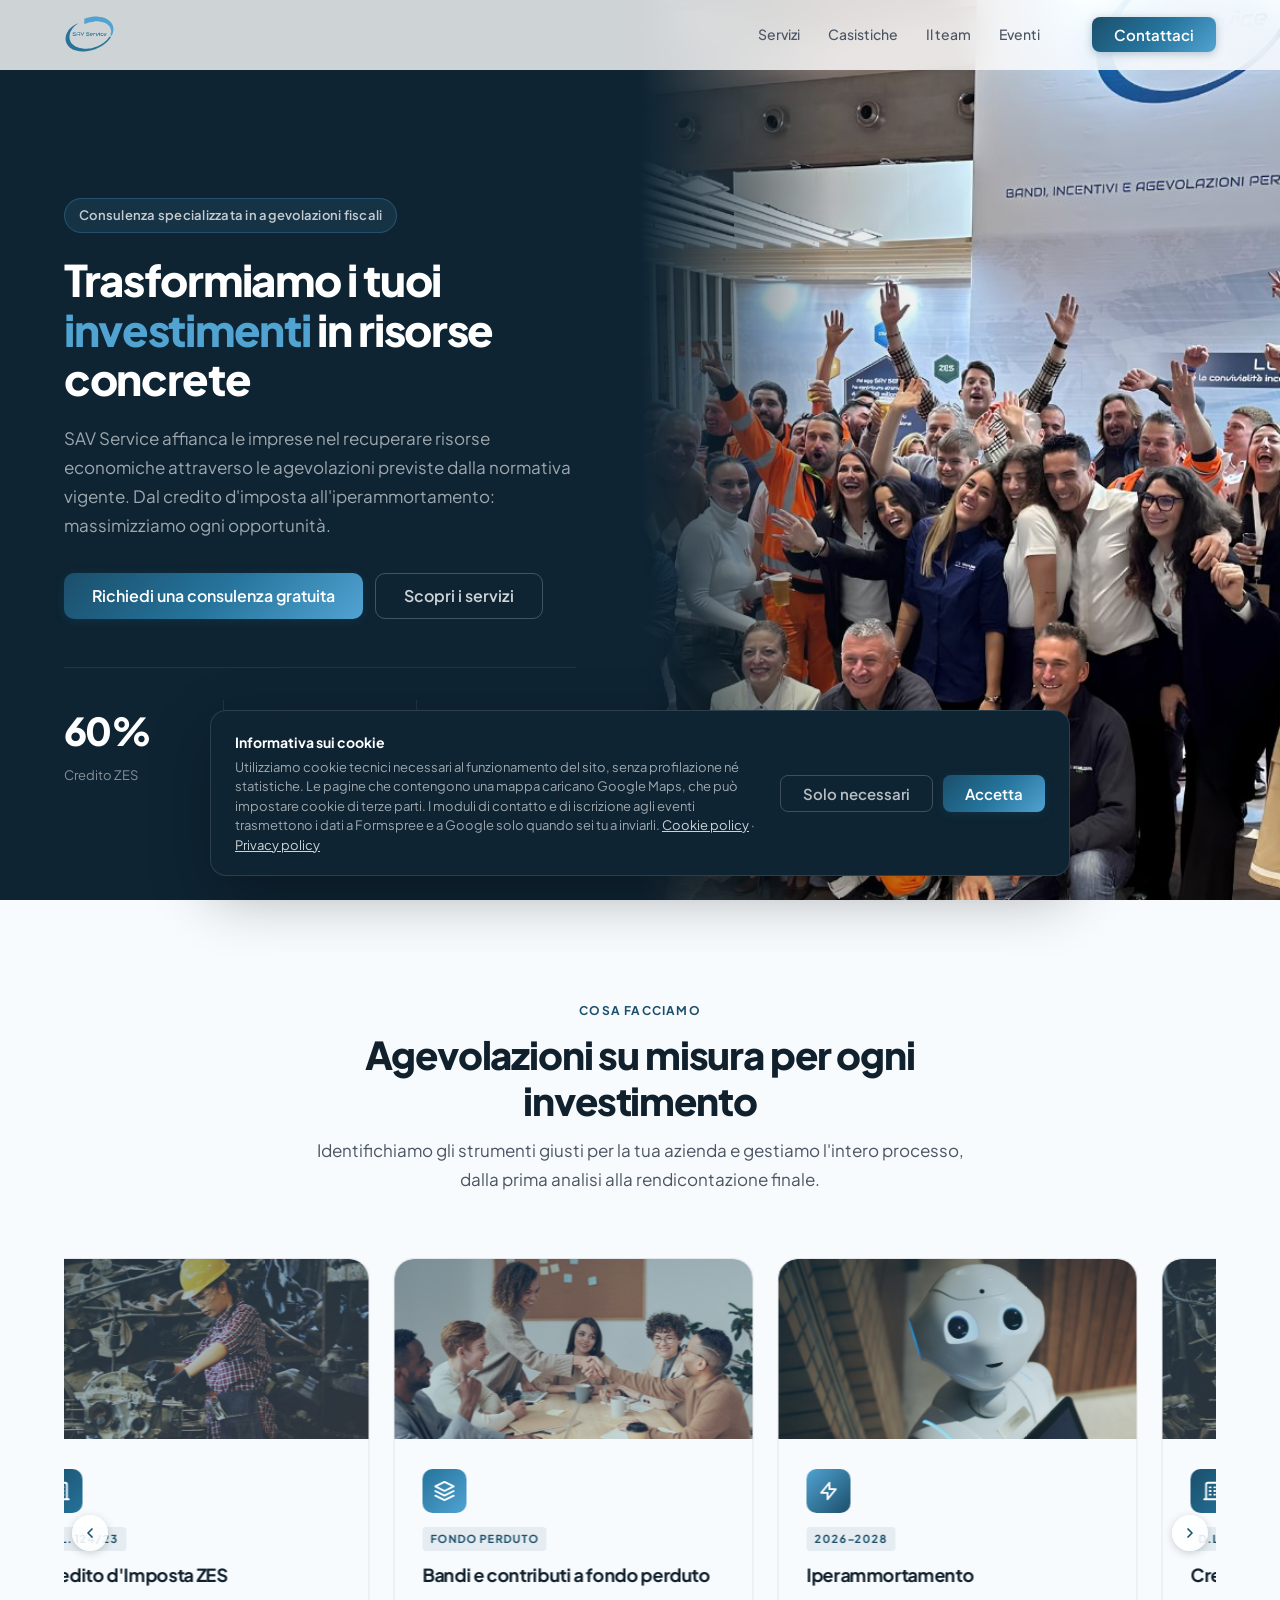
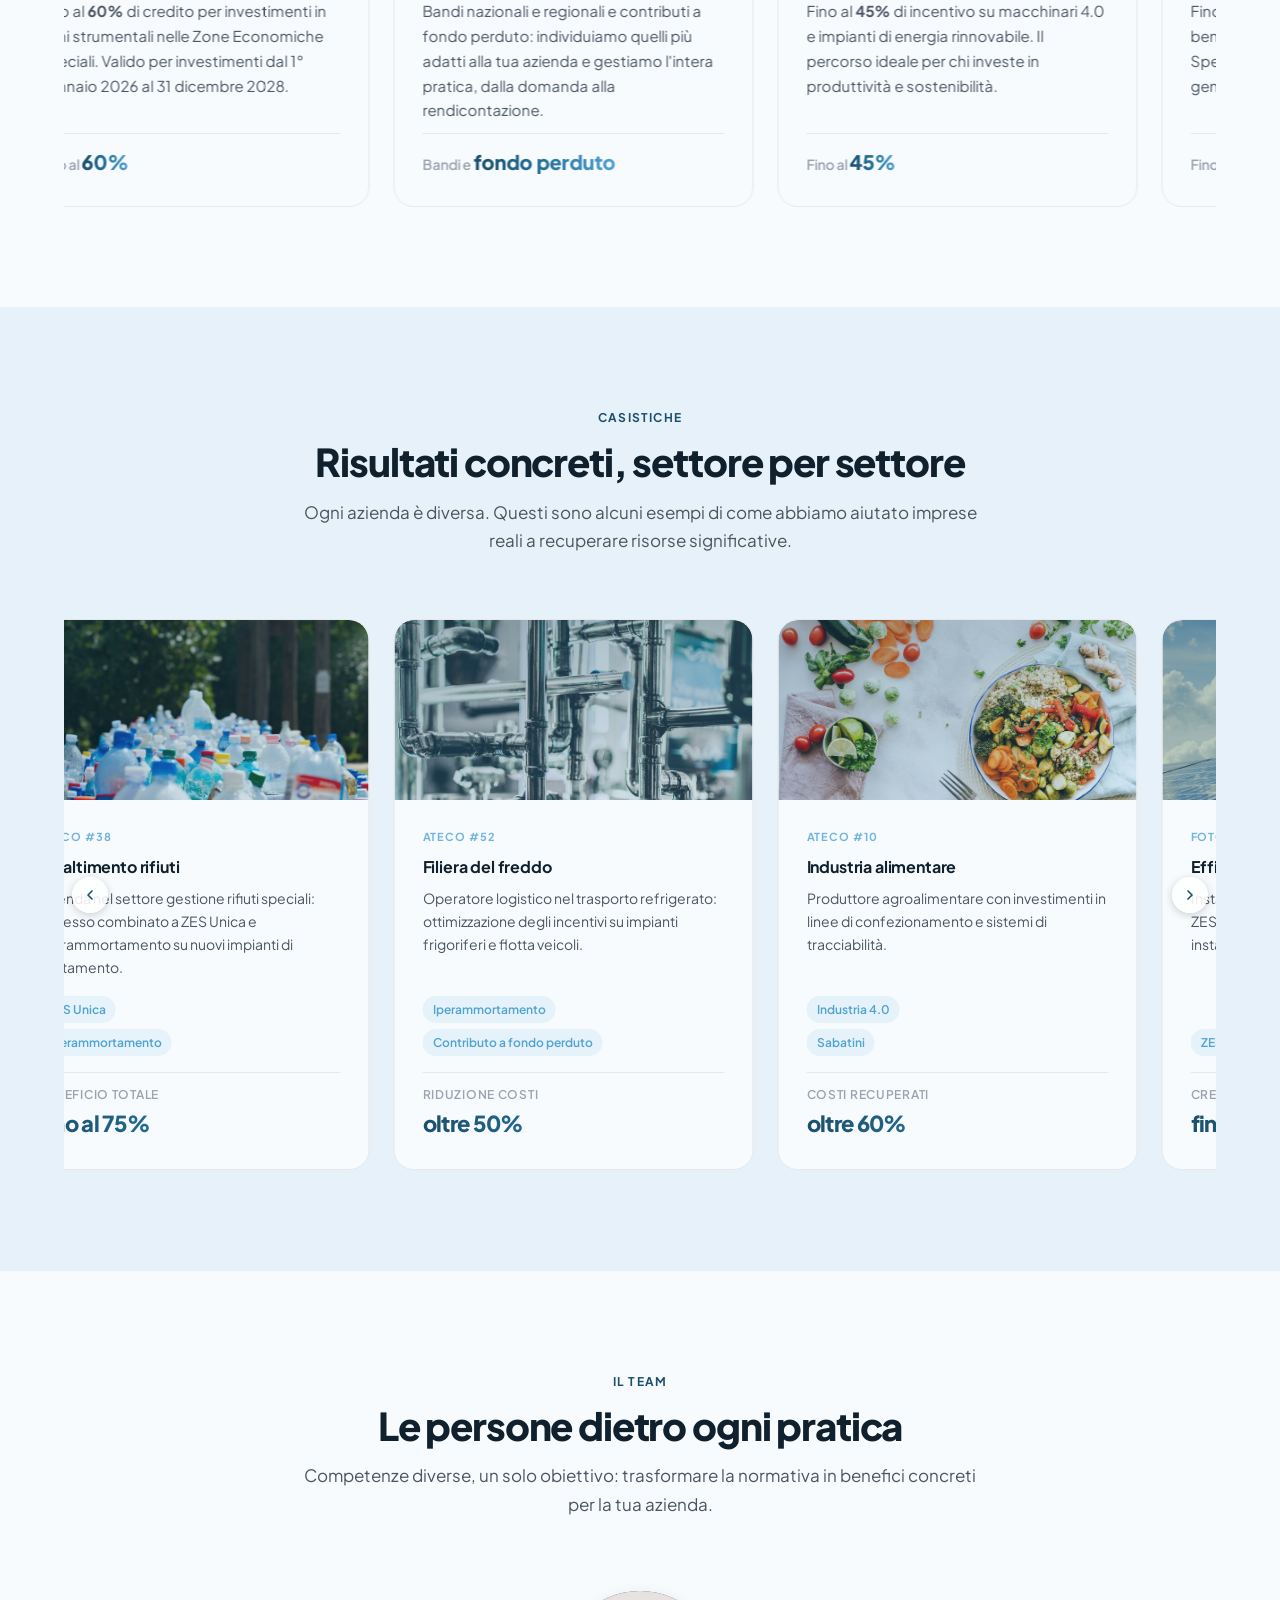
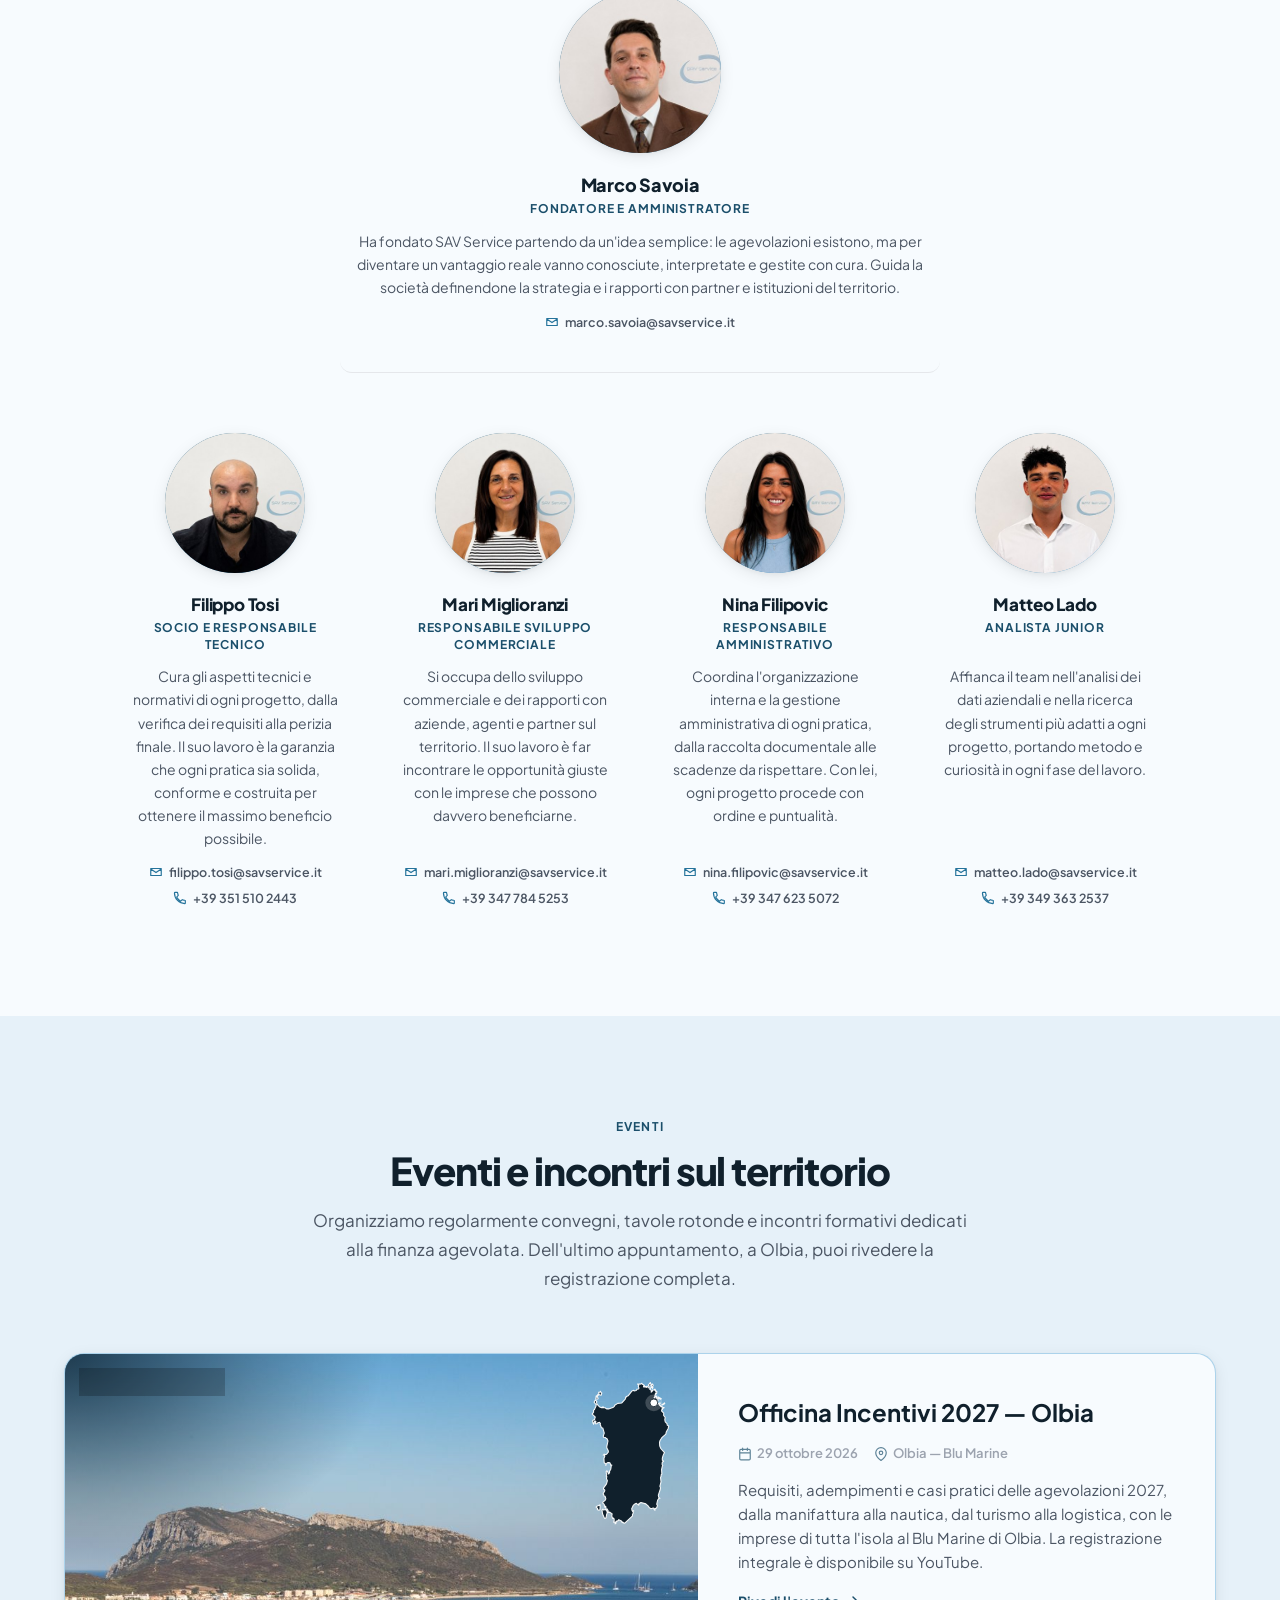
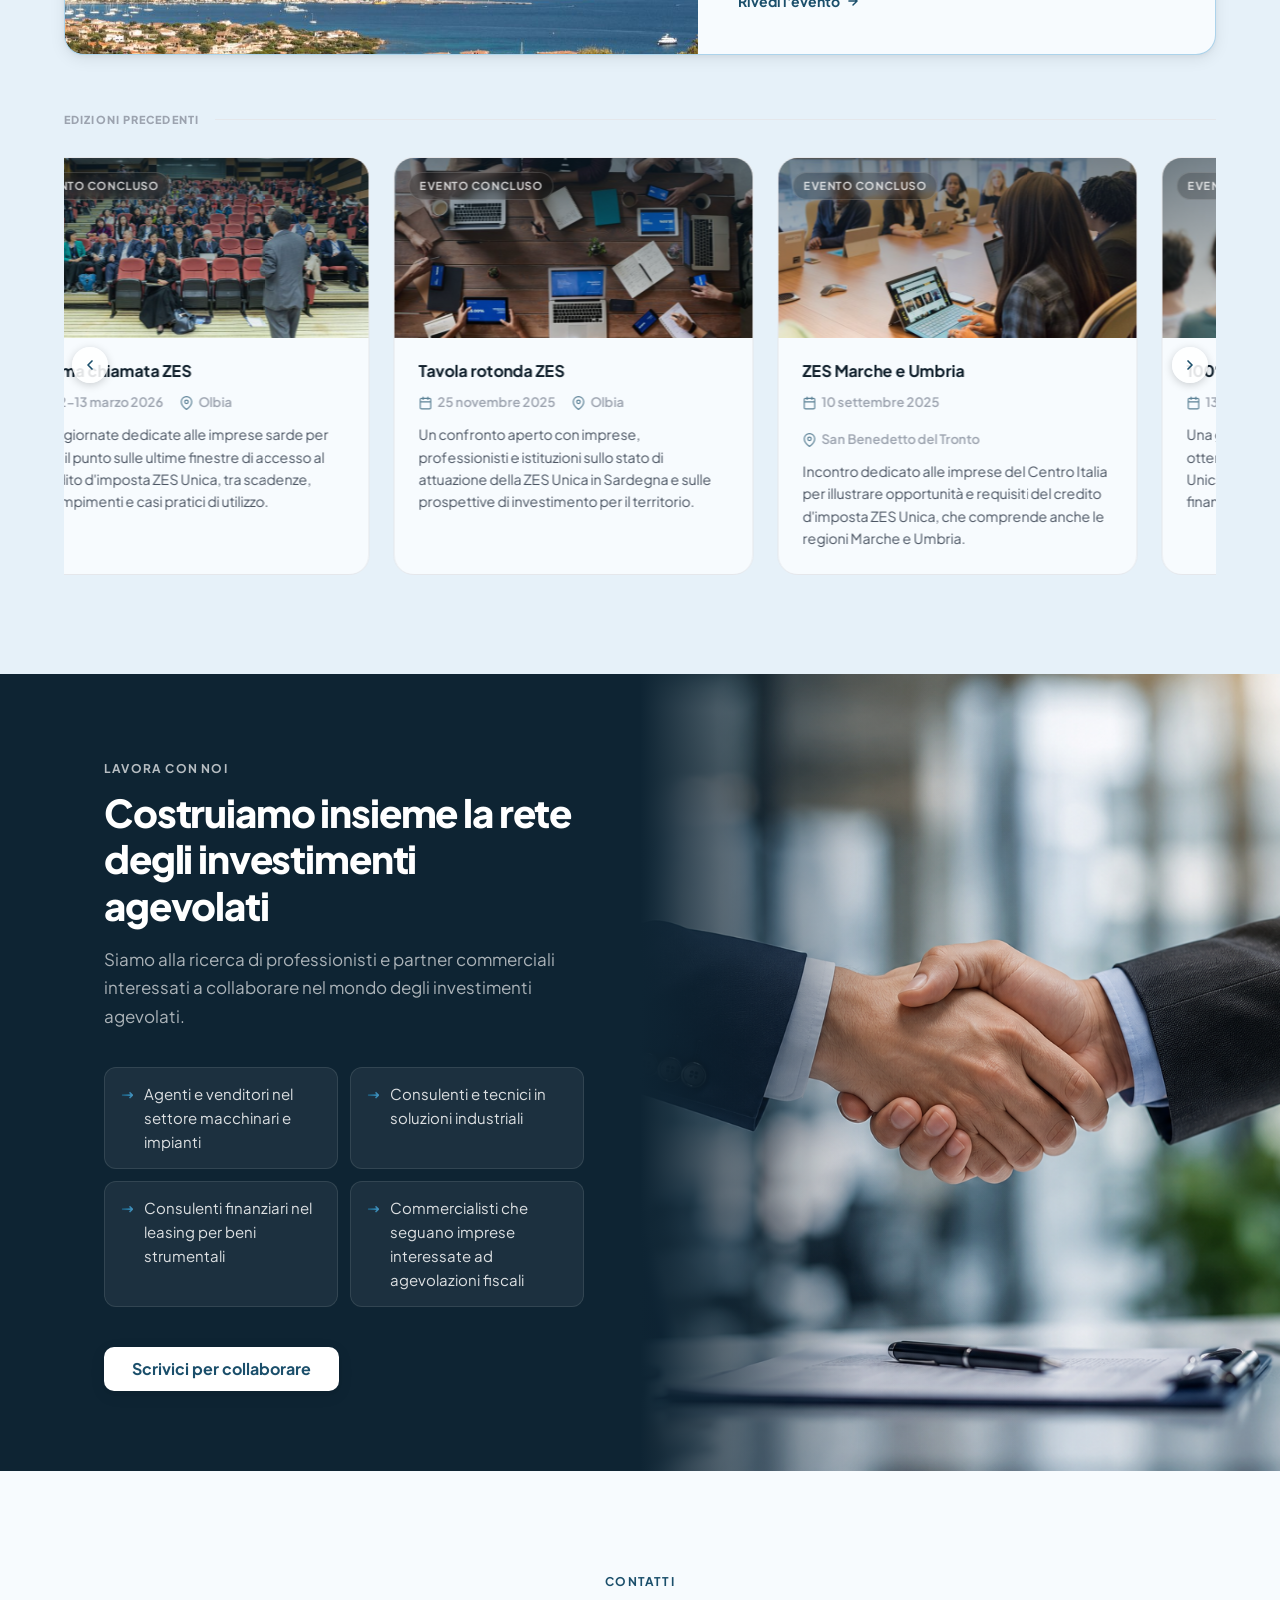
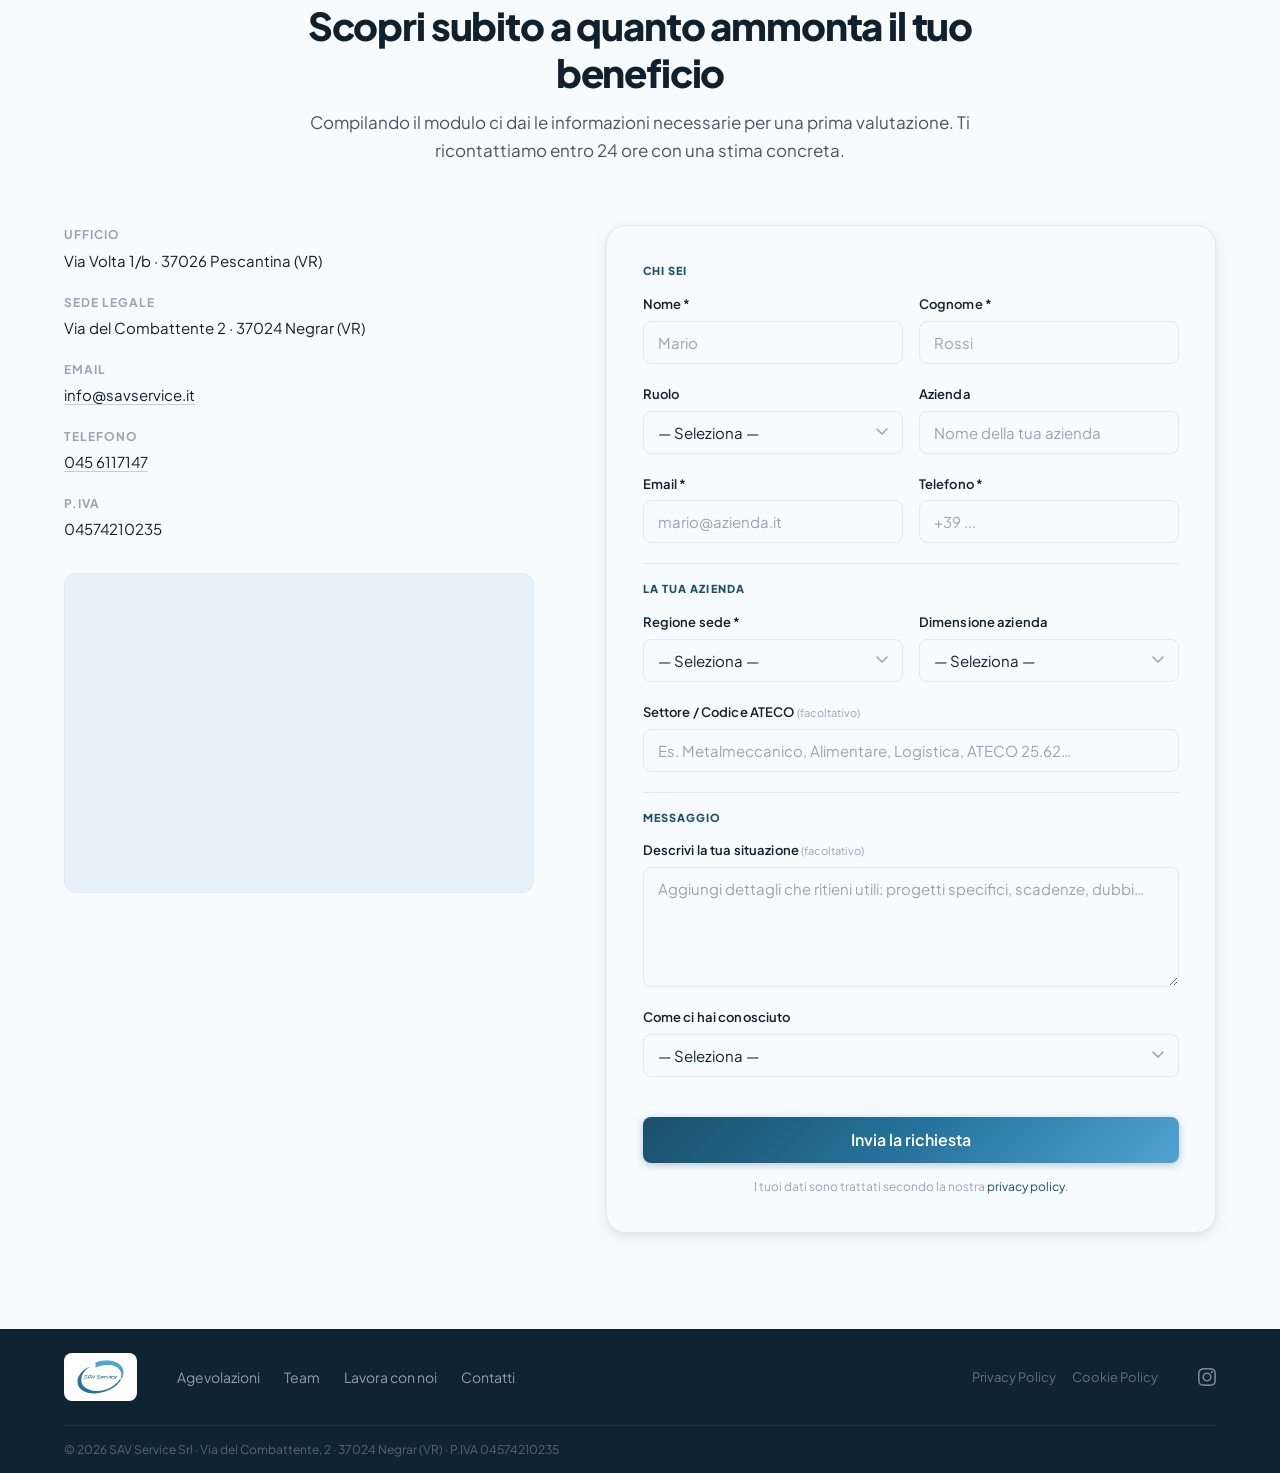
==== commit 98189e9c: "feat: evento di Olbia concluso, in evidenza con la registrazione Chiuse le iscrizioni: eliminate la " ====
--- a/index.html
+++ b/index.html
@@ -314,21 +314,21 @@
             <div class="section-header reveal">
                 <div class="section-label">Eventi</div>
                 <h2>Eventi e incontri sul territorio</h2>
-                <p>Organizziamo regolarmente convegni, tavole rotonde e incontri formativi dedicati alla finanza agevolata. Le iscrizioni al prossimo appuntamento sono aperte: prenota il tuo posto.</p>
+                <p>Organizziamo regolarmente convegni, tavole rotonde e incontri formativi dedicati alla finanza agevolata. Dell'ultimo appuntamento, a Olbia, puoi rivedere la registrazione completa.</p>
             </div>
             <div class="eventi-prossimi-grid reveal">
-                <a class="card card-convegno card-convegno-link" href="eventi/officina-incentivi-2027-olbia.html">
+                <a class="card card-convegno card-convegno-link" href="https://www.youtube.com/live/h0qOXH7WRM8" target="_blank" rel="noopener">
                     <div class="convegno-photo convegno-photo-evento convegno-photo-olbia">
-                        <span class="convegno-badge badge-open">Iscrizioni aperte</span>
+                        <span class="convegno-badge badge-past">Evento concluso</span>
                     </div>
                     <div class="convegno-body">
                         <h3>Officina Incentivi 2027 — Olbia</h3>
                         <div class="convegno-meta">
-                            <span class="convegno-date"><svg width="14" height="14" fill="none" viewBox="0 0 24 24"><path stroke="currentColor" stroke-width="2" stroke-linecap="round" stroke-linejoin="round" d="M8 2v4M16 2v4M3 10h18M5 4h14a2 2 0 012 2v14a2 2 0 01-2 2H5a2 2 0 01-2-2V6a2 2 0 012-2z"/></svg>29 ottobre 2026 · ore 15</span>
+                            <span class="convegno-date"><svg width="14" height="14" fill="none" viewBox="0 0 24 24"><path stroke="currentColor" stroke-width="2" stroke-linecap="round" stroke-linejoin="round" d="M8 2v4M16 2v4M3 10h18M5 4h14a2 2 0 012 2v14a2 2 0 01-2 2H5a2 2 0 01-2-2V6a2 2 0 012-2z"/></svg>29 ottobre 2026</span>
                             <span class="convegno-location"><svg width="14" height="14" fill="none" viewBox="0 0 24 24"><path stroke="currentColor" stroke-width="2" stroke-linecap="round" stroke-linejoin="round" d="M21 10c0 7-9 13-9 13s-9-6-9-13a9 9 0 0118 0z"/><circle cx="12" cy="10" r="3" stroke="currentColor" stroke-width="2"/></svg>Olbia — Blu Marine</span>
                         </div>
-                        <p>Requisiti, adempimenti e casi pratici delle agevolazioni 2027, dalla manifattura alla nautica, dal turismo alla logistica. Al Blu Marine di viale Italia 39, aperta alle imprese di tutta l'isola. Partecipazione gratuita.</p>
-                        <span class="convegno-cta">Scopri e iscriviti <svg width="14" height="14" fill="none" viewBox="0 0 24 24"><path stroke="currentColor" stroke-width="2.5" stroke-linecap="round" stroke-linejoin="round" d="M5 12h14M12 5l7 7-7 7"/></svg></span>
+                        <p>Requisiti, adempimenti e casi pratici delle agevolazioni 2027, dalla manifattura alla nautica, dal turismo alla logistica, con le imprese di tutta l'isola al Blu Marine di Olbia. La registrazione integrale è disponibile su YouTube.</p>
+                        <span class="convegno-cta">Rivedi l'evento <svg width="14" height="14" fill="none" viewBox="0 0 24 24"><path stroke="currentColor" stroke-width="2.5" stroke-linecap="round" stroke-linejoin="round" d="M5 12h14M12 5l7 7-7 7"/></svg></span>
                     </div>
                 </a>
             </div>
@@ -634,6 +634,6 @@
         </div>
     </div>
 
-    <script src="js/main.js?v=4"></script>
+    <script src="js/main.js?v=5"></script>
 </body>
 </html>
